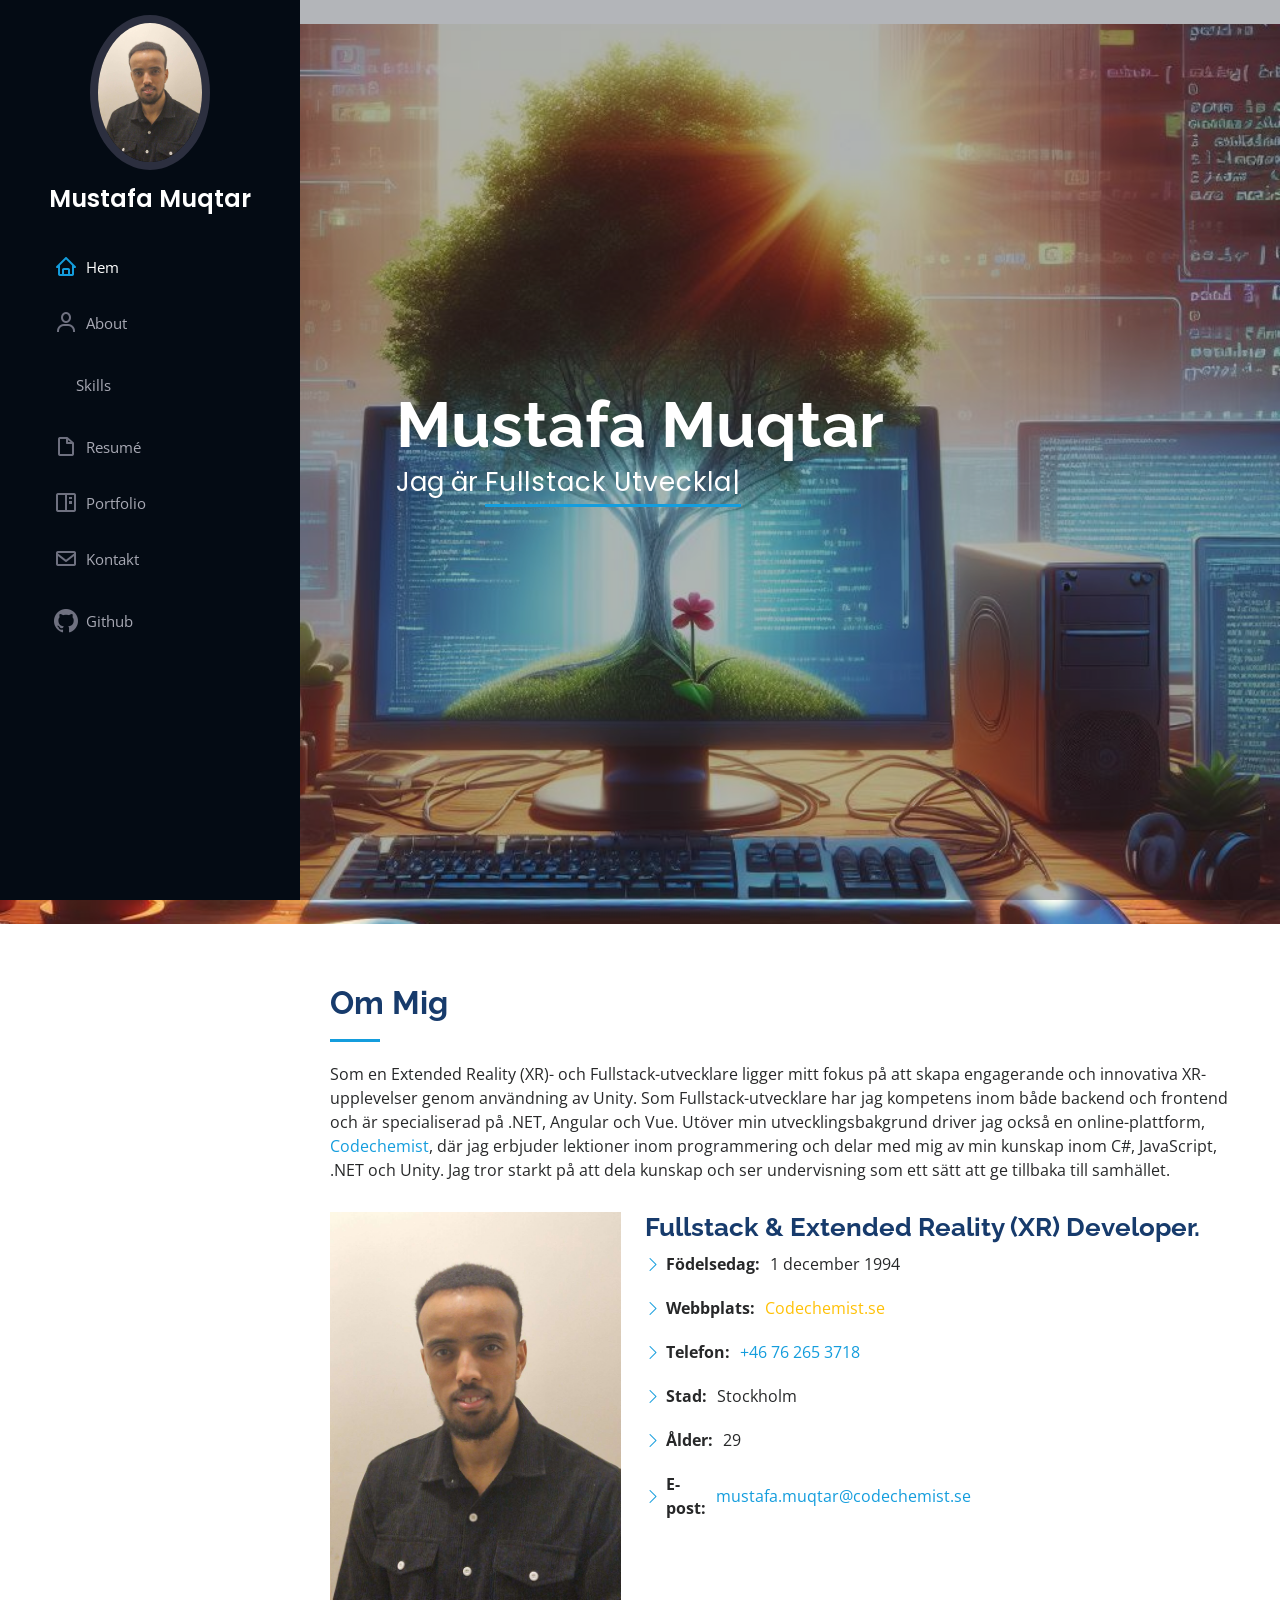
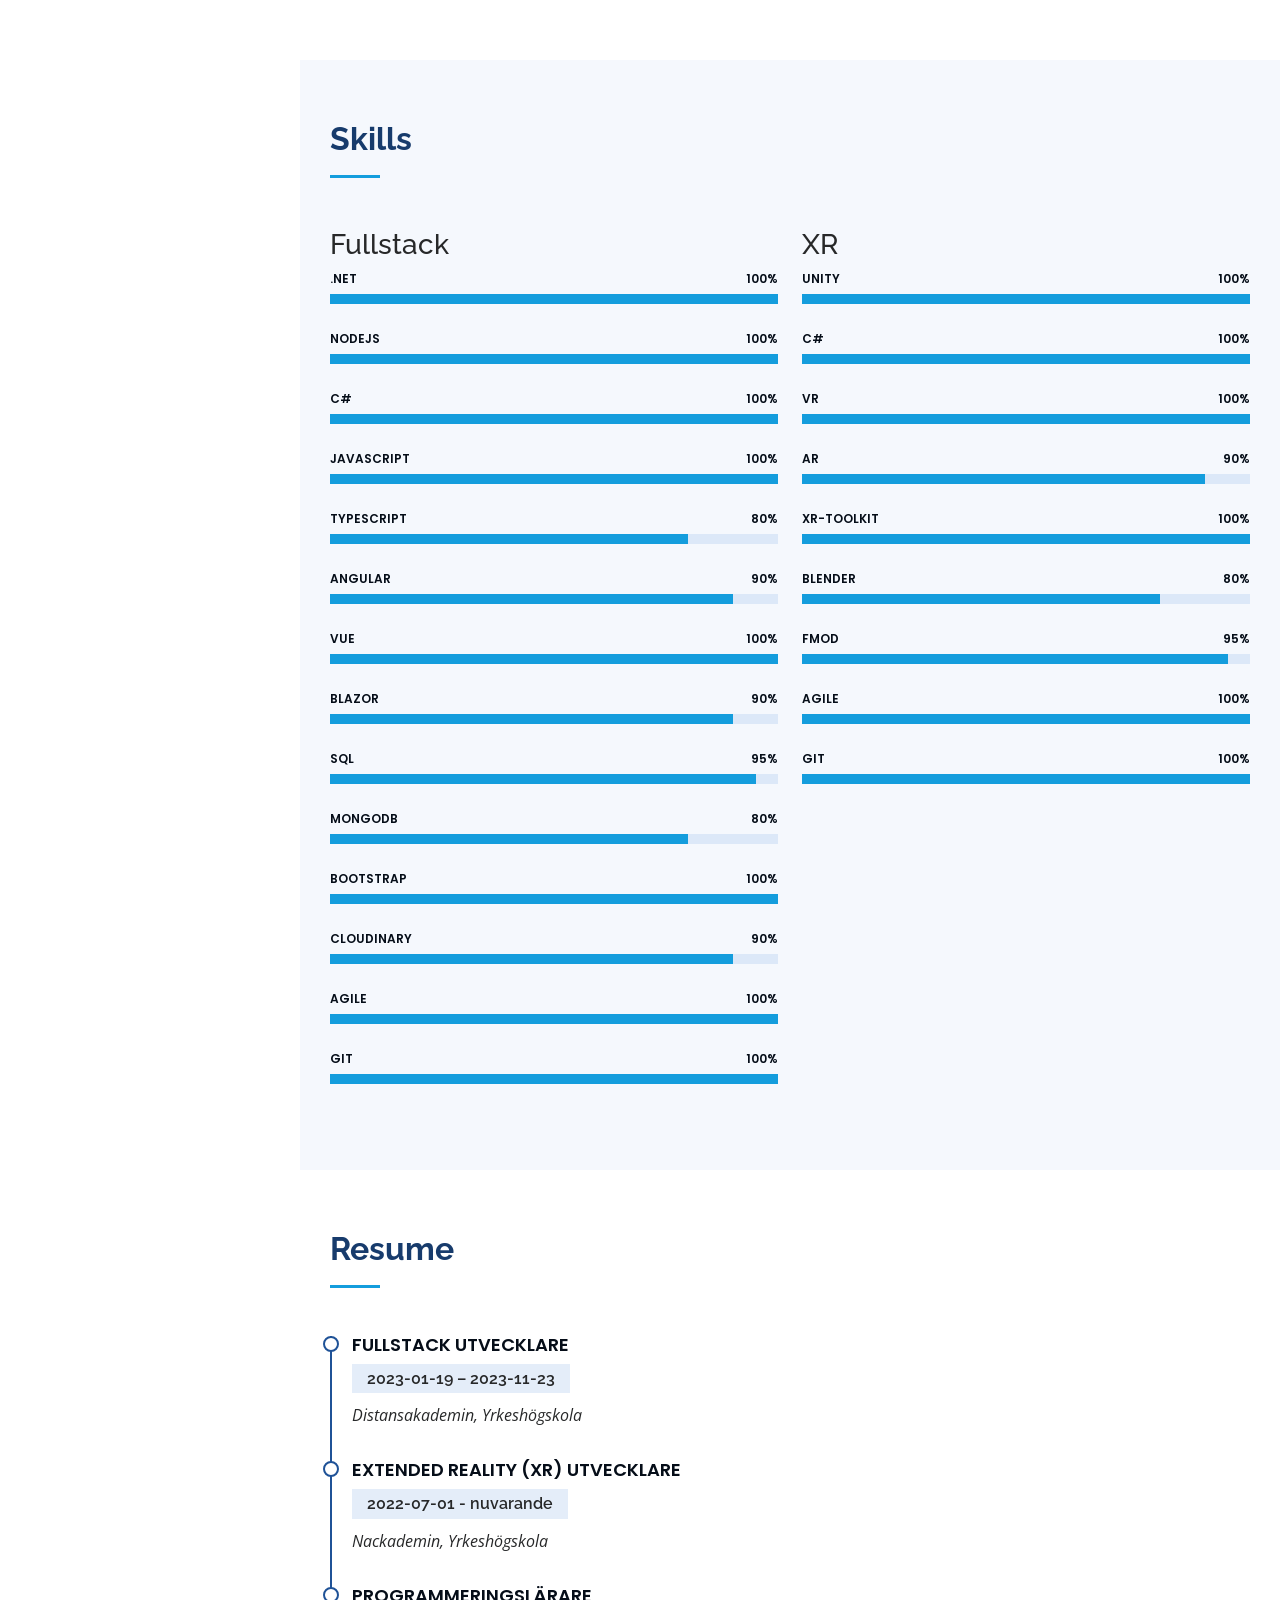
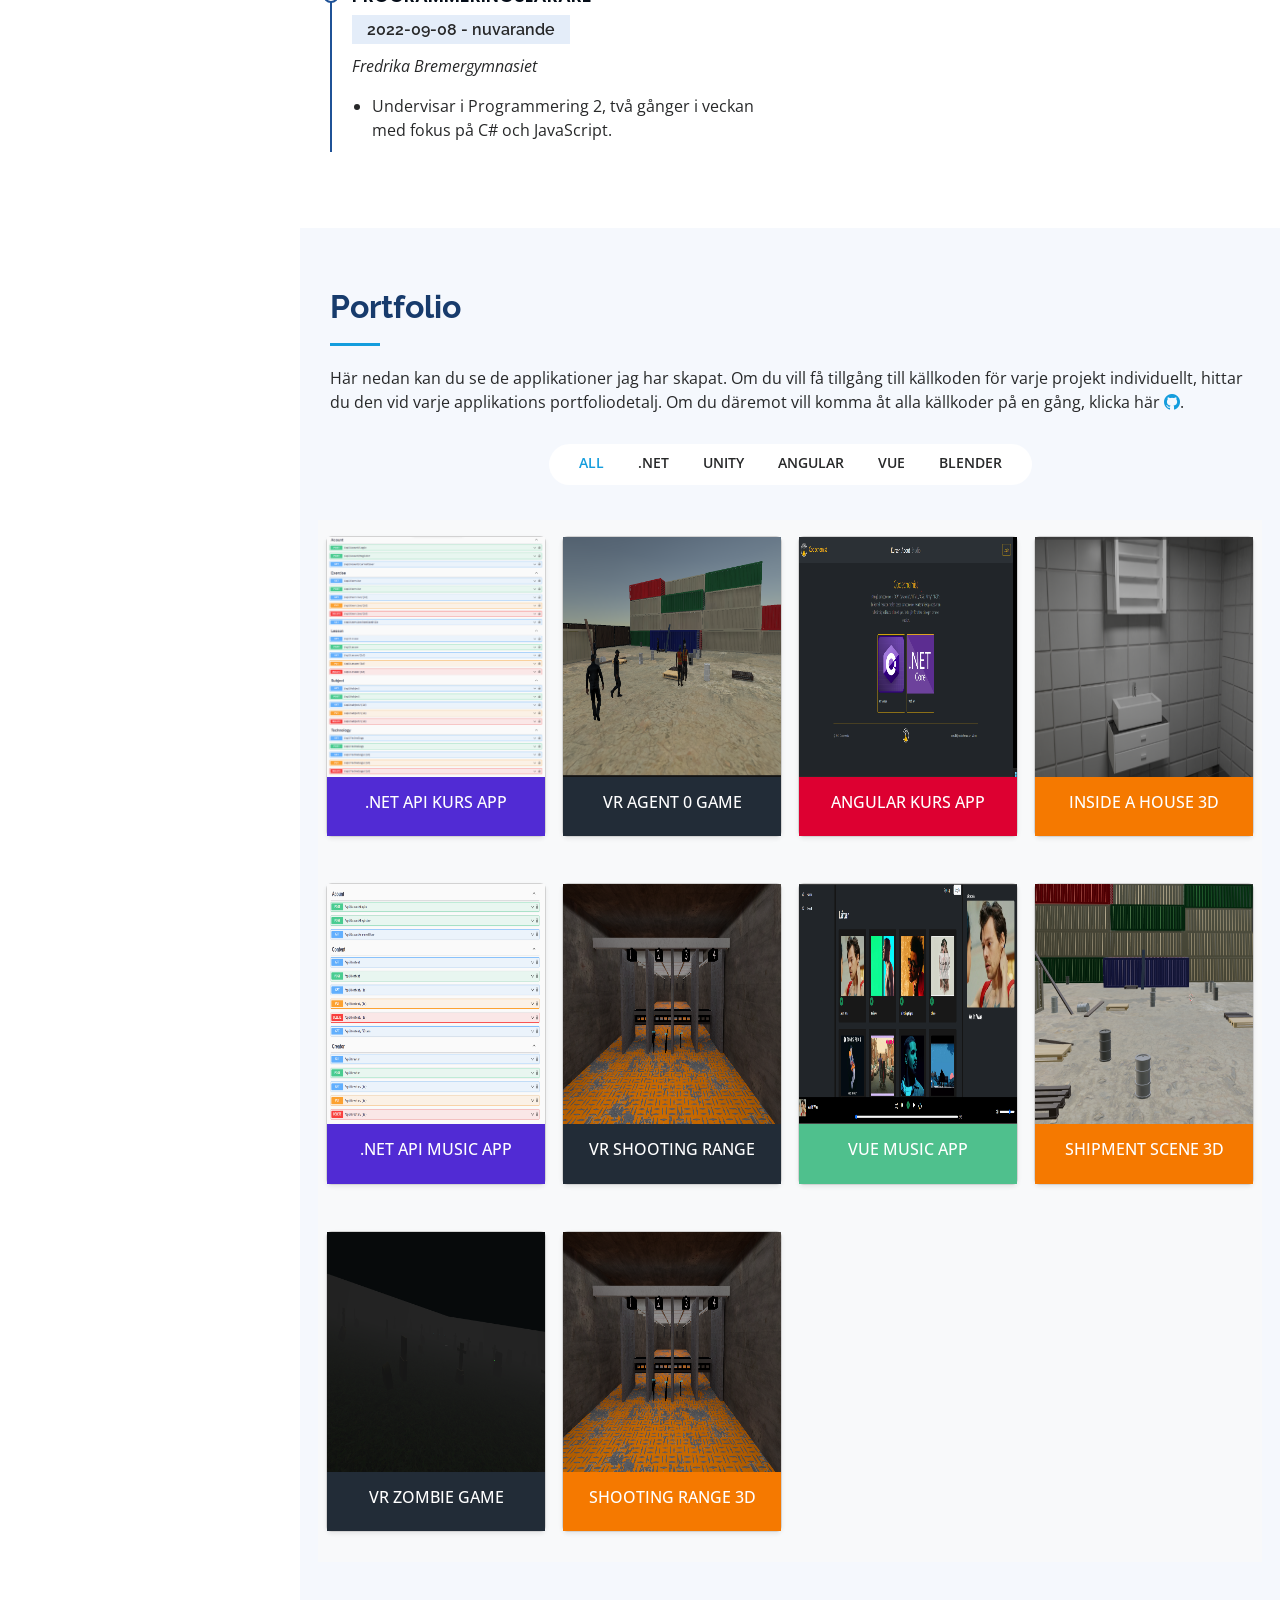
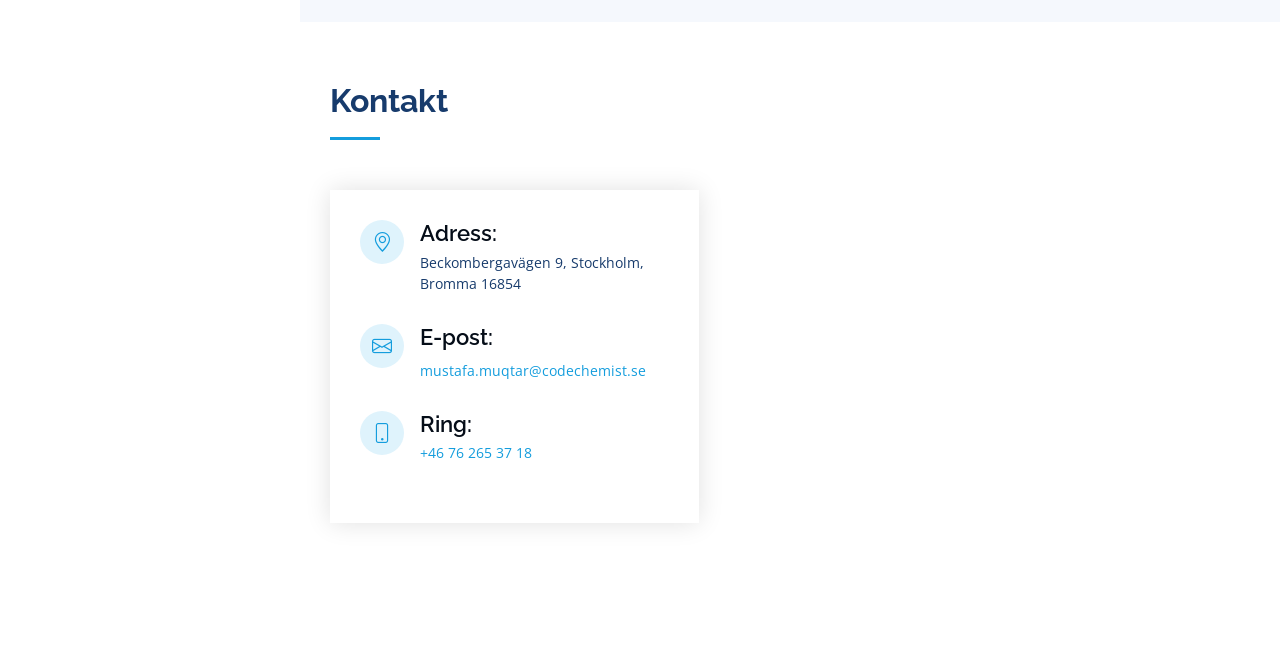
==== index.html @ a9df9f24 "CDN link game videos added" ====
<!DOCTYPE html>
<html lang="en">
>

<head>
  <meta charset="utf-8">
  <meta content="width=device-width, initial-scale=1.0" name="viewport">

  <title>Mustafa Muqtar Portfolio</title>
  <meta content="" name="description">
  <meta content="" name="keywords">


  <link href="assets/img/CodeChemist.png" rel="icon">
  <link href="assets/img/CodeChemist.png" rel="apple-touch-icon">

  <!-- Google Fonts -->
  <link
    href="https://fonts.googleapis.com/css?family=Open+Sans:300,300i,400,400i,600,600i,700,700i|Raleway:300,300i,400,400i,500,500i,600,600i,700,700i|Poppins:300,300i,400,400i,500,500i,600,600i,700,700i"
    rel="stylesheet">

  <!-- Vendor CSS Files -->
  <link href="assets/vendor/aos/aos.css" rel="stylesheet">
  <link href="assets/vendor/bootstrap/css/bootstrap.min.css" rel="stylesheet">
  <link href="assets/vendor/bootstrap-icons/bootstrap-icons.css" rel="stylesheet">
  <link href="assets/vendor/boxicons/css/boxicons.min.css" rel="stylesheet">
  <link href="assets/vendor/glightbox/css/glightbox.min.css" rel="stylesheet">
  <link href="assets/vendor/swiper/swiper-bundle.min.css" rel="stylesheet">
  <link rel="stylesheet" href="angular-course.html">

  <!-- Template Main CSS File -->
  <link href="assets/css/style.css" rel="stylesheet">
  <link href="https://vjs.zencdn.net/8.6.1/video-js.css" rel="stylesheet" />

  <!-- =======================================================
  * Template Name: iPortfolio
  * Updated: Nov 17 2023 with Bootstrap v5.3.2
  * Template URL: https://bootstrapmade.com/iportfolio-bootstrap-portfolio-websites-template/
  * Author: BootstrapMade.com
  * License: https://bootstrapmade.com/license/
  ======================================================== -->
</head>

<body>

  <!-- ======= Mobile nav toggle button ======= -->
  <i class="bi bi-list mobile-nav-toggle d-xl-none"></i>

  <!-- ======= Header ======= -->
  <header id="header">
    <div class="d-flex flex-column">

      <div class="profile">
        <img src="assets/img/profile-img.jpg" alt="" class="img-fluid rounded-circle">
        <h1 class="text-light"><a href="index.html">Mustafa Muqtar</a></h1>
      </div>

      <nav id="navbar" class="nav-menu navbar ms-4">
        <ul>
          <li><a href="#hero" class="nav-link scrollto active"><i class="bx bx-home"></i> <span>Hem</span></a></li>
          <li><a href="#about" class="nav-link scrollto"><i class="bx bx-user"></i> <span>About</span></a></li>
          <li><a href="#skills" class="nav-link scrollto"><i class="bx-code-block"></i> <span>Skills</span></a></li>
          <li><a href="#resume" class="nav-link scrollto"><i class="bx bx-file-blank"></i> <span>Resumé</span></a></li>
          <li><a href="#portfolio" class="nav-link scrollto"><i class="bx bx-book-content"></i>
              <span>Portfolio</span></a></li>
          <li><a href="#contact" class="nav-link scrollto"><i class="bx bx-envelope"></i> <span>Kontakt</span></a></li>
          <li> <a href="https://github.com/MustafaMuqtar?tab=repositories" target="_blank"> <i
                class="bi bi-github"></i>Github</a></li>
        </ul>
      </nav><!-- .nav-menu -->
    </div>
  </header><!-- End Header -->

  <!-- ======= Hero Section ======= -->
  <section id="hero" class="d-flex flex-column justify-content-center align-items-center">
    <div class="hero-container" data-aos="fade-in">
      <h1>Mustafa Muqtar</h1>
      <p>Jag är <span class="typed"
          data-typed-items="Fullstack Utvecklare, Extended Reality (XR) Utvecklare, Kodningspedagog"></span></p>
    </div>
  </section><!-- End Hero -->

  <main id="main">

    <!-- ======= About Section ======= -->
    <section id="about" class="about">
      <div class="container">

        <div class="section-title">
          <h2>Om Mig</h2>
          <p>
            Som en Extended Reality (XR)- och Fullstack-utvecklare ligger mitt fokus på att skapa engagerande och
            innovativa XR-upplevelser genom användning av Unity. Som Fullstack-utvecklare har jag kompetens inom både
            backend och frontend och är specialiserad på .NET, Angular och Vue.

            Utöver min utvecklingsbakgrund driver jag också en online-plattform, <span><a href="http://codechemist.se/"
                target="_blank">Codechemist</a></span>, där jag erbjuder lektioner
            inom programmering och delar med mig av min kunskap inom C#, JavaScript, .NET och Unity. Jag tror starkt på
            att dela kunskap och ser undervisning som ett sätt att ge tillbaka till samhället.</p>

        </div>

        <div class="row">
          <div class="col-lg-4" data-aos="fade-right">
            <img src="assets/img/profile-img.jpg" class="img-fluid" alt="">
          </div>
          <div class="col-lg-8 pt-4 pt-lg-0 content" data-aos="fade-left">
            <h3>Fullstack &amp; Extended Reality (XR) Developer.</h3>
            <div class="row">
              <div class="col-lg-6">
                <ul>
                  <li><i class="bi bi-chevron-right"></i> <strong>Födelsedag:</strong> <span>1 december 1994</span></li>
                  <li><i class="bi bi-chevron-right"></i> <strong>Webbplats:</strong> <span><a class="text-warning"
                        href="http://codechemist.se/" target="_blank">Codechemist.se</a></span></li>
                  <li><i class="bi bi-chevron-right"></i> <strong>Telefon:</strong> <span><a href="tel:+46762653718">+46
                        76 265 3718</a></span></li>
                  <li><i class="bi bi-chevron-right"></i> <strong>Stad:</strong> <span>Stockholm</span></li>
                  <li><i class="bi bi-chevron-right"></i> <strong>Ålder:</strong> <span>29</span></li>
                  <li><i class="bi bi-chevron-right"></i> <strong>E-post:</strong> <span class="text-info"><a
                        href="mailto:mustafamuqtar@codechemist.se">mustafa.muqtar@codechemist.se</a></span></li>
                </ul>
              </div>

            </div>
          </div>
        </div>

      </div>
    </section><!-- End About Section -->


    <!-- ======= Skills Section ======= -->
    <section id="skills" class="skills section-bg">
      <div class="container">

        <div class="section-title">
          <h2>Skills</h2>
        </div>

        <div class="row skills-content">

          <div class="col-lg-6" data-aos="fade-up">
            <h3>Fullstack</h3>
            <div class="progress">
              <span class="skill">.NET <i class="val">100%</i></span>
              <div class="progress-bar-wrap">
                <div class="progress-bar" role="progressbar" aria-valuenow="100" aria-valuemin="0" aria-valuemax="100">
                </div>
              </div>
            </div>
            <div class="progress">
              <span class="skill">Nodejs <i class="val">100%</i></span>
              <div class="progress-bar-wrap">
                <div class="progress-bar" role="progressbar" aria-valuenow="100" aria-valuemin="0" aria-valuemax="100">
                </div>
              </div>
            </div>
            <div class="progress">
              <span class="skill">C# <i class="val">100%</i></span>
              <div class="progress-bar-wrap">
                <div class="progress-bar" role="progressbar" aria-valuenow="100" aria-valuemin="0" aria-valuemax="100">
                </div>
              </div>
            </div>
            <div class="progress">
              <span class="skill">Javascript <i class="val">100%</i></span>
              <div class="progress-bar-wrap">
                <div class="progress-bar" role="progressbar" aria-valuenow="100" aria-valuemin="0" aria-valuemax="100">
                </div>
              </div>
            </div>
            <div class="progress">
              <span class="skill">Typescript <i class="val">80%</i></span>
              <div class="progress-bar-wrap">
                <div class="progress-bar" role="progressbar" aria-valuenow="80" aria-valuemin="0" aria-valuemax="100">
                </div>
              </div>
            </div>

            <div class="progress">
              <span class="skill">Angular <i class="val">90%</i></span>
              <div class="progress-bar-wrap">
                <div class="progress-bar" role="progressbar" aria-valuenow="90" aria-valuemin="0" aria-valuemax="100">
                </div>
              </div>
            </div>

            <div class="progress">
              <span class="skill">VUE <i class="val">100%</i></span>
              <div class="progress-bar-wrap">
                <div class="progress-bar" role="progressbar" aria-valuenow="100" aria-valuemin="0" aria-valuemax="100">
                </div>
              </div>
            </div>
            <div class="progress">
              <span class="skill">Blazor <i class="val">90%</i></span>
              <div class="progress-bar-wrap">
                <div class="progress-bar" role="progressbar" aria-valuenow="90" aria-valuemin="0" aria-valuemax="100">
                </div>
              </div>
            </div>
            <div class="progress">
              <span class="skill">SQL <i class="val">95%</i></span>
              <div class="progress-bar-wrap">
                <div class="progress-bar" role="progressbar" aria-valuenow="95" aria-valuemin="0" aria-valuemax="100">
                </div>
              </div>
            </div>
            <div class="progress">
              <span class="skill">Mongodb <i class="val">80%</i></span>
              <div class="progress-bar-wrap">
                <div class="progress-bar" role="progressbar" aria-valuenow="80" aria-valuemin="0" aria-valuemax="100">
                </div>
              </div>
            </div>
            <div class="progress">
              <span class="skill">Bootstrap <i class="val">100%</i></span>
              <div class="progress-bar-wrap">
                <div class="progress-bar" role="progressbar" aria-valuenow="100" aria-valuemin="0" aria-valuemax="100">
                </div>
              </div>
            </div>
            <div class="progress">
              <span class="skill">Cloudinary <i class="val">90%</i></span>
              <div class="progress-bar-wrap">
                <div class="progress-bar" role="progressbar" aria-valuenow="90" aria-valuemin="0" aria-valuemax="100">
                </div>
              </div>
            </div>
            <div class="progress">
              <span class="skill">Agile <i class="val">100%</i></span>
              <div class="progress-bar-wrap">
                <div class="progress-bar" role="progressbar" aria-valuenow="100" aria-valuemin="0" aria-valuemax="100">
                </div>
              </div>
            </div>
            <div class="progress">
              <span class="skill">Git <i class="val">100%</i></span>
              <div class="progress-bar-wrap">
                <div class="progress-bar" role="progressbar" aria-valuenow="100" aria-valuemin="0" aria-valuemax="100">
                </div>
              </div>
            </div>
          </div>

          <div class="col-lg-6" data-aos="fade-up" data-aos-delay="100">
            <h3>XR</h3>
            <div class="progress">
              <span class="skill">Unity <i class="val">100%</i></span>
              <div class="progress-bar-wrap">
                <div class="progress-bar" role="progressbar" aria-valuenow="100" aria-valuemin="0" aria-valuemax="100">
                </div>
              </div>
            </div>
            <div class="progress">
              <span class="skill">C# <i class="val">100%</i></span>
              <div class="progress-bar-wrap">
                <div class="progress-bar" role="progressbar" aria-valuenow="100" aria-valuemin="0" aria-valuemax="100">
                </div>
              </div>
            </div>
            <div class="progress">
              <span class="skill">VR <i class="val">100%</i></span>
              <div class="progress-bar-wrap">
                <div class="progress-bar" role="progressbar" aria-valuenow="100" aria-valuemin="0" aria-valuemax="100">
                </div>
              </div>
            </div>
            <div class="progress">
              <span class="skill">AR <i class="val">90%</i></span>
              <div class="progress-bar-wrap">
                <div class="progress-bar" role="progressbar" aria-valuenow="90" aria-valuemin="0" aria-valuemax="100">
                </div>
              </div>
            </div>
            <div class="progress">
              <span class="skill">XR-Toolkit <i class="val">100%</i></span>
              <div class="progress-bar-wrap">
                <div class="progress-bar" role="progressbar" aria-valuenow="100" aria-valuemin="0" aria-valuemax="100">
                </div>
              </div>
            </div>

            <div class="progress">
              <span class="skill">Blender <i class="val">80%</i></span>
              <div class="progress-bar-wrap">
                <div class="progress-bar" role="progressbar" aria-valuenow="80" aria-valuemin="0" aria-valuemax="100">
                </div>
              </div>
            </div>
            <div class="progress">
              <span class="skill">FMOD <i class="val">95%</i></span>
              <div class="progress-bar-wrap">
                <div class="progress-bar" role="progressbar" aria-valuenow="95" aria-valuemin="0" aria-valuemax="100">
                </div>
              </div>
            </div>
            <div class="progress">
              <span class="skill">Agile <i class="val">100%</i></span>
              <div class="progress-bar-wrap">
                <div class="progress-bar" role="progressbar" aria-valuenow="100" aria-valuemin="0" aria-valuemax="100">
                </div>
              </div>
            </div>
            <div class="progress">
              <span class="skill">Git <i class="val">100%</i></span>
              <div class="progress-bar-wrap">
                <div class="progress-bar" role="progressbar" aria-valuenow="100" aria-valuemin="0" aria-valuemax="100">
                </div>
              </div>
            </div>
          </div>

        </div>

      </div>
    </section><!-- End Skills Section -->

    <!-- ======= Resume Section ======= -->
    <section id="resume" class="resume">
      <div class="container">

        <div class="section-title">
          <h2>Resume</h2>
        </div>

        <div class="row">

          <div class="col-lg-6" data-aos="fade-up" data-aos-delay="100">
            <div class="resume-item">
              <h4> Fullstack Utvecklare</h4>
              <h5>2023‐01-19 – 2023‐11‐23</h5>
              <p><em>Distansakademin, Yrkeshögskola</em></p>
              <p></p>
            </div>
            <div class="resume-item">
              <h4>Extended Reality (XR) Utvecklare
              </h4>
              <h5>2022-07-01 - nuvarande</h5>
              <p><em>Nackademin, Yrkeshögskola</em></p>
              <p></p>
            </div>
            <div class="resume-item">
              <h4>Programmeringslärare
              </h4>
              <h5>2022-09-08 - nuvarande</h5>
              <p><em>Fredrika Bremergymnasiet</em></p>
              <ul>
                <li>Undervisar i Programmering 2, två gånger i veckan med fokus på C# och JavaScript.</li>

              </ul>
            </div>
          </div>
        </div>

      </div>
    </section><!-- End Resume Section -->

    <!-- ======= Portfolio Section ======= -->
    <section id="portfolio" class="portfolio section-bg">
      <div class="container">

        <div class="section-title">
          <h2>Portfolio</h2>
          <p>Här nedan kan du se de applikationer jag har skapat. Om du vill få tillgång till källkoden för varje
            projekt individuellt,
            hittar du den vid varje applikations portfoliodetalj. Om du däremot vill komma åt alla källkoder på en gång,
            klicka här
            <a href="https://github.com/MustafaMuqtar?tab=repositories" target="_blank"> <i
                class="bi bi-github"></i></a>.
          </p>


        </div>

        <div class="row" data-aos="fade-up">
          <div class="col-lg-12 d-flex justify-content-center">
            <ul id="portfolio-flters">
              <li data-filter="*" class="filter-active">All</li>
              <li data-filter=".filter-net">.NET</li>
              <li data-filter=".filter-unity">Unity</li>
              <li data-filter=".filter-angular">Angular</li>
              <li data-filter=".filter-vue">Vue</li>
              <li data-filter=".filter-blender">Blender</li>

            </ul>
          </div>
        </div>

        <div class="row portfolio-container" data-aos="fade-up" data-aos-delay="100">
          <div class="album py-5 bg-body-tertiary">
            <div class="container">
              <div class="row row-cols-1 row-cols-sm-2 row-cols-md-4 g-3">
                <div class="col  portfolio-item filter-net">
                  <div class="card shadow-sm">
                    <a href="/net-course" target="_blank" title="More Details">
                      <img style="height: 15rem;" src="assets/img/courseApp/courseAPI.png" class="img-fluid" alt="">

                      <div class="card-body bg-dotnet-purple">
                        <p class="h6  text-white text-center align-middle text-uppercase">.NET API kurs app</p>
                    </a>

                  </div>
                </div>
              </div>

              <div class="col  portfolio-item filter-unity">
                <div class="card shadow-sm">
                  <a href="/agent-game" target="_blank" title="More Details">
                    <img style="height: 15rem;" src="assets/img/games/Construction Place.png" class="img-fluid" alt="">

                    <div class="card-body bg-unity-dark-blue ">
                      <p class="h6 text-white text-center align-middle text-uppercase">vr agent 0 game</p>
                    </div>
                  </a>
                </div>
              </div>


              <div class="col  portfolio-item filter-angular">
                <div class="card shadow-sm">
                  <a href="https://codechemist.se/" target="_blank" title="More Details">
                    <img style="height: 15rem;" src="assets/img/courseApp/angular.png" class="img-fluid" alt="">

                    <div class="card-body bg-angular-red">
                      <p class="h6  text-white text-center align-middle text-uppercase">Angular kurs app</p>

                    </div>
                  </a>
                </div>
              </div>

              <div class="col  portfolio-item filter-blender">
                <div class="card shadow-sm">
                  <a href="3d-house" target="_blank" title="More Details">
                    <img style="height: 15rem;" src="assets/img/house3d/Toalett.png" class="img-fluid" alt="">

                    <div class="card-body bg-custom-orange">
                      <p class="h6 text-white text-center align-middle text-uppercase">inside a house 3D</p>

                    </div>
                  </a>
                </div>
              </div>

              <div class="col  portfolio-item filter-net">
                <div class="card shadow-sm">
                  <a href="/net-music" target="_blank" title="More Details">
                    <img style="height: 15rem;" src="assets/img/musicApp/musicAPI.png" class="img-fluid" alt="">

                    <div class="card-body bg-dotnet-purple">
                      <p class="h6  text-white text-center align-middle text-uppercase">.NET API music app</p>

                    </div>
                  </a>
                </div>
              </div>

              <div class="col  portfolio-item filter-unity">
                <div class="card shadow-sm">
                  <a href="/shooting-practise" target="_blank" title="More Details">
                    <img style="height: 15rem;" src="assets/img/games/Target Training Place.png" class="img-fluid"
                      alt="">

                    <div class="card-body bg-unity-dark-blue ">
                      <p class="h6  text-white text-center align-middle text-uppercase">vr Shooting Range</p>

                    </div>
                  </a>
                </div>
              </div>
              <div class="col  portfolio-item filter-vue">
                <div class="card shadow-sm">
                  <a title="More Details">
                    <img style="height: 15rem;" src="assets/img/musicApp/musicApp.png" class="img-fluid" alt="">

                    <div class="card-body bg-vue-green">
                      <p class="h6  text-white text-center align-middle text-uppercase">vue music app</p>

                    </div>
                  </a>
                </div>
              </div>




              <div class="col  portfolio-item filter-blender">
                <div class="card shadow-sm">
                  <a href="/3d-shipment.html" target="_blank" title="More Details">
                    <img style="height: 15rem;" src="assets/img/shipment/1 (4).png" class="img-fluid" alt="">

                    <div class="card-body bg-custom-orange">
                      <p class="h6  text-white text-center align-middle text-uppercase">Shipment scene 3D</p>

                    </div>
                  </a>
                </div>
              </div>

              <div class="col  portfolio-item filter-unity">
                <div class="card shadow-sm">
                  <a href="/zombie-game" target="_blank" title="More Details">
                    <img style="height: 15rem;" src="assets/img/games/Zombie.png" class="img-fluid" alt="">

                    <div class="card-body bg-unity-dark-blue ">
                      <p class="h6  text-white text-center align-middle text-uppercase">vr zombie game</p>

                    </div>
                  </a>
                </div>
              </div>




              <div class="col  portfolio-item filter-blender">
                <div class="card shadow-sm">
                  <a href="/3d-shooting.html" target="_blank" title="More Details">
                    <img style="height: 15rem;" src="assets/img/games/Target Training Place.png" class="img-fluid"
                      alt="">

                    <div class="card-body bg-custom-orange">
                      <p class="h6  text-white text-center align-middle text-uppercase">Shooting Range 3D</p>

                    </div>
                  </a>
                </div>
              </div>


            </div>
          </div>
        </div>
      </div>
      </div>
      </div>
    </section><!-- End Portfolio Section -->

    <!-- ======= Contact Section ======= -->
    <section id="contact" class="contact">
      <div class="container">

        <div class="section-title">
          <h2>Kontakt</h2>
        </div>

        <div class="row" data-aos="fade-in">

          <div class="col-lg-5 d-flex align-items-stretch">
            <div class="info">
              <div class="address">
                <i class="bi bi-geo-alt"></i>
                <h4>Adress:</h4>
                <p>Beckombergavägen 9, Stockholm, Bromma 16854</p>
              </div>

              <div class="email">
                <i class="bi bi-envelope"></i>
                <h4>E-post:</h4>
                <p><a href="mailto:mustafa@codechemist.se">mustafa.muqtar@codechemist.se</a></p>
              </div>

              <div class="phone">
                <i class="bi bi-phone"></i>
                <h4>Ring:</h4>
                <p><a href="tel:+46762653718">+46 76 265 37 18</a></p>
              </div>
            </div>
          </div>




        </div>

      </div>
    </section><!-- End Contact Section -->

  </main><!-- End #main -->



  <a href="#" class="back-to-top d-flex align-items-center justify-content-center"><i
      class="bi bi-arrow-up-short"></i></a>

  <!-- Vendor JS Files -->
  <script src="assets/vendor/purecounter/purecounter_vanilla.js"></script>
  <script src="assets/vendor/aos/aos.js"></script>
  <script src="assets/vendor/bootstrap/js/bootstrap.bundle.min.js"></script>
  <script src="assets/vendor/glightbox/js/glightbox.min.js"></script>
  <script src="assets/vendor/isotope-layout/isotope.pkgd.min.js"></script>
  <script src="assets/vendor/swiper/swiper-bundle.min.js"></script>
  <script src="assets/vendor/typed.js/typed.umd.js"></script>
  <script src="assets/vendor/waypoints/noframework.waypoints.js"></script>
  <script src="assets/vendor/php-email-form/validate.js"></script>
  <script src="https://vjs.zencdn.net/8.6.1/video.min.js"></script>


  <!-- Template Main JS File -->
  <script src="assets/js/main.js"></script>

</body>

</html>
---- assets/css/style.css ----
/**
* Template Name: iPortfolio
* Updated: Nov 17 2023 with Bootstrap v5.3.2
* Template URL: https://bootstrapmade.com/iportfolio-bootstrap-portfolio-websites-template/
* Author: BootstrapMade.com
* License: https://bootstrapmade.com/license/
*/

/*--------------------------------------------------------------
# General
--------------------------------------------------------------*/
body {
  font-family: "Open Sans", sans-serif;
  color: #272829;
}

a {
  color: #149ddd;
  text-decoration: none;
}

a:hover {
  color: #37b3ed;
  text-decoration: none;
}
.bg-custom-orange {
  background-color:#F57900 ; /* Adjust the hex color code as needed */
}
.bg-dotnet-purple {
  background-color: #512BD4;
}
.bg-unity-dark-blue {
  background-color: #222C37;
}
.bg-vue-green {
  background-color: #4FC08D;
}
.video-container {
  position: relative;
  padding-top: 56.25%; /* 16:9 aspect ratio (h/w * 100) */
}

#my-video {
  position: absolute;
  top: 0;
  left: 0;
  width: 100%;
  height: 100%;
}

.text-unity-green {
  color: #19A25D;
}

.bg-angular-red {
  background-color: #DD0031;
}
h1,
h2,
h3,
h4,
h5,
h6 {
  font-family: "Raleway", sans-serif;
}

/*--------------------------------------------------------------
# Back to top button
--------------------------------------------------------------*/
.back-to-top {
  position: fixed;
  visibility: hidden;
  opacity: 0;
  right: 15px;
  bottom: 15px;
  z-index: 996;
  background: #149ddd;
  width: 40px;
  height: 40px;
  border-radius: 50px;
  transition: all 0.4s;
}

.back-to-top i {
  font-size: 28px;
  color: #fff;
  line-height: 0;
}

.back-to-top:hover {
  background: #2eafec;
  color: #fff;
}

.back-to-top.active {
  visibility: visible;
  opacity: 1;
}

/*--------------------------------------------------------------
# Header
--------------------------------------------------------------*/
#header {
  position: fixed;
  top: 0;
  left: 0;
  bottom: 0;
  width: 300px;
  transition: all ease-in-out 0.5s;
  z-index: 9997;
  transition: all 0.5s;
  padding: 0 15px;
  background: #040b14;
  overflow-y: auto;
}

#header .profile img {
  margin: 15px auto;
  display: block;
  width: 120px;
  border: 8px solid #2c2f3f;
}

#header .profile h1 {
  font-size: 24px;
  margin: 0;
  padding: 0;
  font-weight: 600;
  -moz-text-align-last: center;
  text-align-last: center;
  font-family: "Poppins", sans-serif;
}

#header .profile h1 a,
#header .profile h1 a:hover {
  color: #fff;
  text-decoration: none;
}

#header .profile .social-links a {
  font-size: 18px;
  display: inline-block;
  background: #212431;
  color: #fff;
  line-height: 1;
  padding: 8px 0;
  margin-right: 4px;
  border-radius: 50%;
  text-align: center;
  width: 36px;
  height: 36px;
  transition: 0.3s;
}

#header .profile .social-links a:hover {
  background: #149ddd;
  color: #fff;
  text-decoration: none;
}

#main {
  margin-left: 300px;
}

.container,
.container-fluid {
  padding-left: 30px;
  padding-right: 30px;
}

@media (max-width: 1199px) {
  #header {
    left: -300px;
  }

  #main {
    margin-left: 0;
  }

  .container,
  .container-fluid {
    padding-left: 12px;
    padding-right: 12px;
  }
}

/*--------------------------------------------------------------
# Navigation Menu
--------------------------------------------------------------*/
/* Desktop Navigation */
.nav-menu {
  padding: 30px 0 0 0;
}

.nav-menu * {
  margin: 0;
  padding: 0;
  list-style: none;
}

.nav-menu>ul>li {
  position: relative;
  white-space: nowrap;
}

.nav-menu a,
.nav-menu a:focus {
  display: flex;
  align-items: center;
  color: #a8a9b4;
  padding: 12px 15px;
  margin-bottom: 8px;
  transition: 0.3s;
  font-size: 15px;
}

.nav-menu a i,
.nav-menu a:focus i {
  font-size: 24px;
  padding-right: 8px;
  color: #6f7180;
}

.nav-menu a:hover,
.nav-menu .active,
.nav-menu .active:focus,
.nav-menu li:hover>a {
  text-decoration: none;
  color: #fff;
}

.nav-menu a:hover i,
.nav-menu .active i,
.nav-menu .active:focus i,
.nav-menu li:hover>a i {
  color: #149ddd;
}

/* Mobile Navigation */
.mobile-nav-toggle {
  position: fixed;
  right: 15px;
  top: 15px;
  z-index: 9998;
  border: 0;
  font-size: 24px;
  transition: all 0.4s;
  outline: none !important;
  background-color: #149ddd;
  color: #fff;
  width: 40px;
  height: 40px;
  display: inline-flex;
  align-items: center;
  justify-content: center;
  line-height: 0;
  border-radius: 50px;
  cursor: pointer;
}

.mobile-nav-active {
  overflow: hidden;
}

.mobile-nav-active #header {
  left: 0;
}

/*--------------------------------------------------------------
# Hero Section
--------------------------------------------------------------*/
#hero {
  width: 100%;
  height: 100vh;
  background: url("../img/hero-bg.jpg") top center;
  background-size: cover;
  background-repeat: no-repeat;
  background-position: center center;
}


#hero:before {
  content: "";
  background: rgba(5, 13, 24, 0.3);
  position: absolute;
  bottom: 0;
  top: 0;
  left: 0;
  right: 0;
  z-index: 1;
}

#hero .hero-container {
  position: relative;
  z-index: 2;
  min-width: 300px;
}

#hero h1 {
  margin: 0 0 10px 0;
  font-size: 64px;
  font-weight: 700;
  line-height: 56px;
  color: #fff;
}

#hero p {
  color: #fff;
  margin-bottom: 50px;
  font-size: 26px;
  font-family: "Poppins", sans-serif;
}

#hero p span {
  color: #fff;
  padding-bottom: 4px;
  letter-spacing: 1px;
  border-bottom: 3px solid #149ddd;
}

@media (min-width: 1024px) {
  #hero {
    background-attachment: fixed;
  }
}

@media (max-width: 768px) {
  #hero h1 {
    font-size: 28px;
    line-height: 36px;
  }

  #hero h2 {
    font-size: 18px;
    line-height: 24px;
    margin-bottom: 30px;
  }
}

/*--------------------------------------------------------------
# Sections General
--------------------------------------------------------------*/
section {
  padding: 60px 0;
  overflow: hidden;
}

.section-bg {
  background: #f5f8fd;
}

.section-title {
  padding-bottom: 30px;
}

.section-title h2 {
  font-size: 32px;
  font-weight: bold;
  margin-bottom: 20px;
  padding-bottom: 20px;
  position: relative;
  color: #173b6c;
}

.section-title h2::after {
  content: "";
  position: absolute;
  display: block;
  width: 50px;
  height: 3px;
  background: #149ddd;
  bottom: 0;
  left: 0;
}

.section-title p {
  margin-bottom: 0;
}

/*--------------------------------------------------------------
# About
--------------------------------------------------------------*/
.about .content h3 {
  font-weight: 700;
  font-size: 26px;
  color: #173b6c;
}

.about .content ul {
  list-style: none;
  padding: 0;
}

.about .content ul li {
  margin-bottom: 20px;
  display: flex;
  align-items: center;
}

.about .content ul strong {
  margin-right: 10px;
}

.about .content ul i {
  font-size: 16px;
  margin-right: 5px;
  color: #149ddd;
  line-height: 0;
}

.about .content p:last-child {
  margin-bottom: 0;
}

/*--------------------------------------------------------------
# Facts
--------------------------------------------------------------*/
.facts {
  padding-bottom: 30px;
}

.facts .count-box {
  padding: 30px;
  width: 100%;
}

.facts .count-box i {
  display: block;
  font-size: 44px;
  color: #149ddd;
  float: left;
  line-height: 0;
}

.facts .count-box span {
  font-size: 48px;
  line-height: 40px;
  display: block;
  font-weight: 700;
  color: #050d18;
  margin-left: 60px;
}

.facts .count-box p {
  padding: 15px 0 0 0;
  margin: 0 0 0 60px;
  font-family: "Raleway", sans-serif;
  font-size: 14px;
  color: #122f57;
}

.facts .count-box a {
  font-weight: 600;
  display: block;
  margin-top: 20px;
  color: #122f57;
  font-size: 15px;
  font-family: "Poppins", sans-serif;
  transition: ease-in-out 0.3s;
}

.facts .count-box a:hover {
  color: #1f5297;
}

/*--------------------------------------------------------------
# Akills
--------------------------------------------------------------*/
.skills .progress {
  height: 60px;
  display: block;
  background: none;
  border-radius: 0;
}

.skills .progress .skill {
  padding: 0;
  margin: 0 0 6px 0;
  text-transform: uppercase;
  display: block;
  font-weight: 600;
  font-family: "Poppins", sans-serif;
  color: #050d18;
}

.skills .progress .skill .val {
  float: right;
  font-style: normal;
}

.skills .progress-bar-wrap {
  background: #dce8f8;
  height: 10px;
}

.skills .progress-bar {
  width: 1px;
  height: 10px;
  transition: 0.9s;
  background-color: #149ddd;
}

/*--------------------------------------------------------------
# Resume
--------------------------------------------------------------*/
.resume .resume-title {
  font-size: 26px;
  font-weight: 700;
  margin-top: 20px;
  margin-bottom: 20px;
  color: #050d18;
}

.resume .resume-item {
  padding: 0 0 20px 20px;
  margin-top: -2px;
  border-left: 2px solid #1f5297;
  position: relative;
}

.resume .resume-item h4 {
  line-height: 18px;
  font-size: 18px;
  font-weight: 600;
  text-transform: uppercase;
  font-family: "Poppins", sans-serif;
  color: #050d18;
  margin-bottom: 10px;
}

.resume .resume-item h5 {
  font-size: 16px;
  background: #e4edf9;
  padding: 5px 15px;
  display: inline-block;
  font-weight: 600;
  margin-bottom: 10px;
}

.resume .resume-item ul {
  padding-left: 20px;
}

.resume .resume-item ul li {
  padding-bottom: 10px;
}

.resume .resume-item:last-child {
  padding-bottom: 0;
}

.resume .resume-item::before {
  content: "";
  position: absolute;
  width: 16px;
  height: 16px;
  border-radius: 50px;
  left: -9px;
  top: 0;
  background: #fff;
  border: 2px solid #1f5297;
}

/*--------------------------------------------------------------
# Portfolio
--------------------------------------------------------------*/
.portfolio .portfolio-item {
  margin-bottom: 30px;
}

.portfolio #portfolio-flters {
  padding: 0;
  margin: 0 auto 35px auto;
  list-style: none;
  text-align: center;
  background: #fff;
  border-radius: 50px;
  padding: 2px 15px;
}

.portfolio #portfolio-flters li {
  cursor: pointer;
  display: inline-block;
  padding: 10px 15px 8px 15px;
  font-size: 14px;
  font-weight: 600;
  line-height: 1;
  text-transform: uppercase;
  color: #272829;
  margin-bottom: 5px;
  transition: all 0.3s ease-in-out;
}

.portfolio #portfolio-flters li:hover,
.portfolio #portfolio-flters li.filter-active {
  color: #149ddd;
}

.portfolio #portfolio-flters li:last-child {
  margin-right: 0;
}

.portfolio .portfolio-wrap {
  transition: 0.3s;
  position: relative;
  overflow: hidden;
  z-index: 1;
}

.portfolio .portfolio-wrap::before {
  content: "";
  background: rgba(255, 255, 255, 0.5);
  position: absolute;
  left: 0;
  right: 0;
  top: 0;
  bottom: 0;
  transition: all ease-in-out 0.3s;
  z-index: 2;
  opacity: 0;
}

.portfolio .portfolio-wrap .portfolio-links {
  opacity: 1;
  left: 0;
  right: 0;
  bottom: -60px;
  z-index: 3;
  position: absolute;
  transition: all ease-in-out 0.3s;
  display: flex;
  justify-content: center;
}

.portfolio .portfolio-wrap .portfolio-links a {
  color: #fff;
  font-size: 28px;
  text-align: center;
  background: rgba(20, 157, 221, 0.75);
  transition: 0.3s;
  width: 50%;
}

.portfolio .portfolio-wrap .portfolio-links a:hover {
  background: rgba(20, 157, 221, 0.95);
}

.portfolio .portfolio-wrap .portfolio-links a+a {
  border-left: 1px solid #37b3ed;
}

.portfolio .portfolio-wrap:hover::before {
  top: 0;
  left: 0;
  right: 0;
  bottom: 0;
  opacity: 1;
}

.portfolio .portfolio-wrap:hover .portfolio-links {
  opacity: 1;
  bottom: 0;
}

/*--------------------------------------------------------------
# Portfolio Details
--------------------------------------------------------------*/
.portfolio-details {
  padding-top: 40px;
}

.portfolio-details .portfolio-details-slider img {
  width: 100%;
}

.portfolio-details .portfolio-details-slider .swiper-pagination {
  margin-top: 20px;
  position: relative;
}

.portfolio-details .portfolio-details-slider .swiper-pagination .swiper-pagination-bullet {
  width: 12px;
  height: 12px;
  background-color: #fff;
  opacity: 1;
  border: 1px solid #149ddd;
}

.portfolio-details .portfolio-details-slider .swiper-pagination .swiper-pagination-bullet-active {
  background-color: #149ddd;
}

.portfolio-details .portfolio-info {
  padding: 30px;
  box-shadow: 0px 0 30px rgba(5, 13, 24, 0.08);
}

.portfolio-details .portfolio-info h3 {
  font-size: 22px;
  font-weight: 700;
  margin-bottom: 20px;
  padding-bottom: 20px;
  border-bottom: 1px solid #eee;
}

.portfolio-details .portfolio-info ul {
  list-style: none;
  padding: 0;
  font-size: 15px;
}

.portfolio-details .portfolio-info ul li+li {
  margin-top: 10px;
}

.portfolio-details .portfolio-description {
  padding-top: 30px;
}

.portfolio-details .portfolio-description h2 {
  font-size: 26px;
  font-weight: 700;
  margin-bottom: 20px;
}

.portfolio-details .portfolio-description p {
  padding: 0;
}

/*--------------------------------------------------------------
# Services
--------------------------------------------------------------*/
.services .icon-box {
  margin-bottom: 20px;
}

.services .icon {
  float: left;
  display: flex;
  align-items: center;
  justify-content: center;
  width: 54px;
  height: 54px;
  background: #149ddd;
  border-radius: 50%;
  transition: 0.5s;
  border: 1px solid #149ddd;
}

.services .icon i {
  color: #fff;
  font-size: 24px;
  line-height: 0;
}

.services .icon-box:hover .icon {
  background: #fff;
}

.services .icon-box:hover .icon i {
  color: #149ddd;
}

.services .title {
  margin-left: 80px;
  font-weight: 700;
  margin-bottom: 15px;
  font-size: 18px;
}

.services .title a {
  color: #343a40;
}

.services .title a:hover {
  color: #149ddd;
}

.services .description {
  margin-left: 80px;
  line-height: 24px;
  font-size: 14px;
}

/*--------------------------------------------------------------
# Testimonials
--------------------------------------------------------------*/
.testimonials .testimonials-carousel,
.testimonials .testimonials-slider {
  overflow: hidden;
}

.testimonials .testimonial-item {
  box-sizing: content-box;
  text-align: center;
  min-height: 320px;
}

.testimonials .testimonial-item .testimonial-img {
  width: 90px;
  border-radius: 50%;
  margin: 0 auto;
}

.testimonials .testimonial-item h3 {
  font-size: 18px;
  font-weight: bold;
  margin: 10px 0 5px 0;
  color: #111;
}

.testimonials .testimonial-item h4 {
  font-size: 14px;
  color: #999;
  margin: 0;
}

.testimonials .testimonial-item .quote-icon-left,
.testimonials .testimonial-item .quote-icon-right {
  color: #c3e8fa;
  font-size: 26px;
}

.testimonials .testimonial-item .quote-icon-left {
  display: inline-block;
  left: -5px;
  position: relative;
}

.testimonials .testimonial-item .quote-icon-right {
  display: inline-block;
  right: -5px;
  position: relative;
  top: 10px;
}

.testimonials .testimonial-item p {
  font-style: italic;
  margin: 0 15px 15px 15px;
  padding: 20px;
  background: #fff;
  position: relative;
  margin-bottom: 35px;
  border-radius: 6px;
  box-shadow: 0px 2px 15px rgba(0, 0, 0, 0.1);
}

.testimonials .testimonial-item p::after {
  content: "";
  width: 0;
  height: 0;
  border-top: 20px solid #fff;
  border-right: 20px solid transparent;
  border-left: 20px solid transparent;
  position: absolute;
  bottom: -20px;
  left: calc(50% - 20px);
}

.testimonials .swiper-pagination {
  margin-top: 20px;
  position: relative;
}

.testimonials .swiper-pagination .swiper-pagination-bullet {
  width: 12px;
  height: 12px;
  background-color: #fff;
  opacity: 1;
  border: 1px solid #149ddd;
}

.testimonials .swiper-pagination .swiper-pagination-bullet-active {
  background-color: #149ddd;
}

/*--------------------------------------------------------------
# Contact
--------------------------------------------------------------*/
.contact {
  padding-bottom: 130px;
}

.contact .info {
  padding: 30px;
  background: #fff;
  width: 100%;
  box-shadow: 0 0 24px 0 rgba(0, 0, 0, 0.12);
}

.contact .info i {
  font-size: 20px;
  color: #149ddd;
  float: left;
  width: 44px;
  height: 44px;
  background: #dff3fc;
  display: flex;
  justify-content: center;
  align-items: center;
  border-radius: 50px;
  transition: all 0.3s ease-in-out;
}

.contact .info h4 {
  padding: 0 0 0 60px;
  font-size: 22px;
  font-weight: 600;
  margin-bottom: 5px;
  color: #050d18;
}

.contact .info p {
  padding: 0 0 10px 60px;
  margin-bottom: 20px;
  font-size: 14px;
  color: #173b6c;
}

.contact .info .email p {
  padding-top: 5px;
}

.contact .info .social-links {
  padding-left: 60px;
}

.contact .info .social-links a {
  font-size: 18px;
  display: inline-block;
  background: #333;
  color: #fff;
  line-height: 1;
  padding: 8px 0;
  border-radius: 50%;
  text-align: center;
  width: 36px;
  height: 36px;
  transition: 0.3s;
  margin-right: 10px;
}

.contact .info .social-links a:hover {
  background: #149ddd;
  color: #fff;
}

.contact .info .email:hover i,
.contact .info .address:hover i,
.contact .info .phone:hover i {
  background: #149ddd;
  color: #fff;
}

.contact .php-email-form {
  width: 100%;
  padding: 30px;
  background: #fff;
  box-shadow: 0 0 24px 0 rgba(0, 0, 0, 0.12);
}

.contact .php-email-form .form-group {
  padding-bottom: 8px;
}

.contact .php-email-form .validate {
  display: none;
  color: red;
  margin: 0 0 15px 0;
  font-weight: 400;
  font-size: 13px;
}

.contact .php-email-form .error-message {
  display: none;
  color: #fff;
  background: #ed3c0d;
  text-align: left;
  padding: 15px;
  font-weight: 600;
}

.contact .php-email-form .error-message br+br {
  margin-top: 25px;
}

.contact .php-email-form .sent-message {
  display: none;
  color: #fff;
  background: #18d26e;
  text-align: center;
  padding: 15px;
  font-weight: 600;
}

.contact .php-email-form .loading {
  display: none;
  background: #fff;
  text-align: center;
  padding: 15px;
}

.contact .php-email-form .loading:before {
  content: "";
  display: inline-block;
  border-radius: 50%;
  width: 24px;
  height: 24px;
  margin: 0 10px -6px 0;
  border: 3px solid #18d26e;
  border-top-color: #eee;
  animation: animate-loading 1s linear infinite;
}

.contact .php-email-form .form-group {
  margin-bottom: 15px;
}

.contact .php-email-form label {
  padding-bottom: 8px;
}

.contact .php-email-form input,
.contact .php-email-form textarea {
  border-radius: 0;
  box-shadow: none;
  font-size: 14px;
}

.contact .php-email-form input {
  height: 44px;
}

.contact .php-email-form textarea {
  padding: 10px 15px;
}

.contact .php-email-form button[type=submit] {
  background: #149ddd;
  border: 0;
  padding: 10px 24px;
  color: #fff;
  transition: 0.4s;
  border-radius: 4px;
}

.contact .php-email-form button[type=submit]:hover {
  background: #37b3ed;
}

@keyframes animate-loading {
  0% {
    transform: rotate(0deg);
  }

  100% {
    transform: rotate(360deg);
  }
}

/*--------------------------------------------------------------
# Breadcrumbs
--------------------------------------------------------------*/
.breadcrumbs {
  padding: 20px 0;
  background: #f9f9f9;
}

.breadcrumbs h2 {
  font-size: 26px;
  font-weight: 300;
}

.breadcrumbs ol {
  display: flex;
  flex-wrap: wrap;
  list-style: none;
  padding: 0;
  margin: 0;
  font-size: 15px;
}

.breadcrumbs ol li+li {
  padding-left: 10px;
}

.breadcrumbs ol li+li::before {
  display: inline-block;
  padding-right: 10px;
  color: #0e2442;
  content: "/";
}

@media (max-width: 768px) {
  .breadcrumbs .d-flex {
    display: block !important;
  }

  .breadcrumbs ol {
    display: block;
  }

  .breadcrumbs ol li {
    display: inline-block;
  }
}

/*--------------------------------------------------------------
# Footer
--------------------------------------------------------------*/
#footer {
  padding: 15px;
  color: #f4f6fd;
  font-size: 14px;
  position: fixed;
  left: 0;
  bottom: 0;
  width: 300px;
  z-index: 9999;
  background: #040b14;
}

#footer .copyright {
  text-align: center;
}

#footer .credits {
  padding-top: 5px;
  text-align: center;
  font-size: 13px;
  color: #eaebf0;
}

@media (max-width: 1199px) {
  #footer {
    position: static;
    width: auto;
    padding-right: 20px 15px;
  }
}
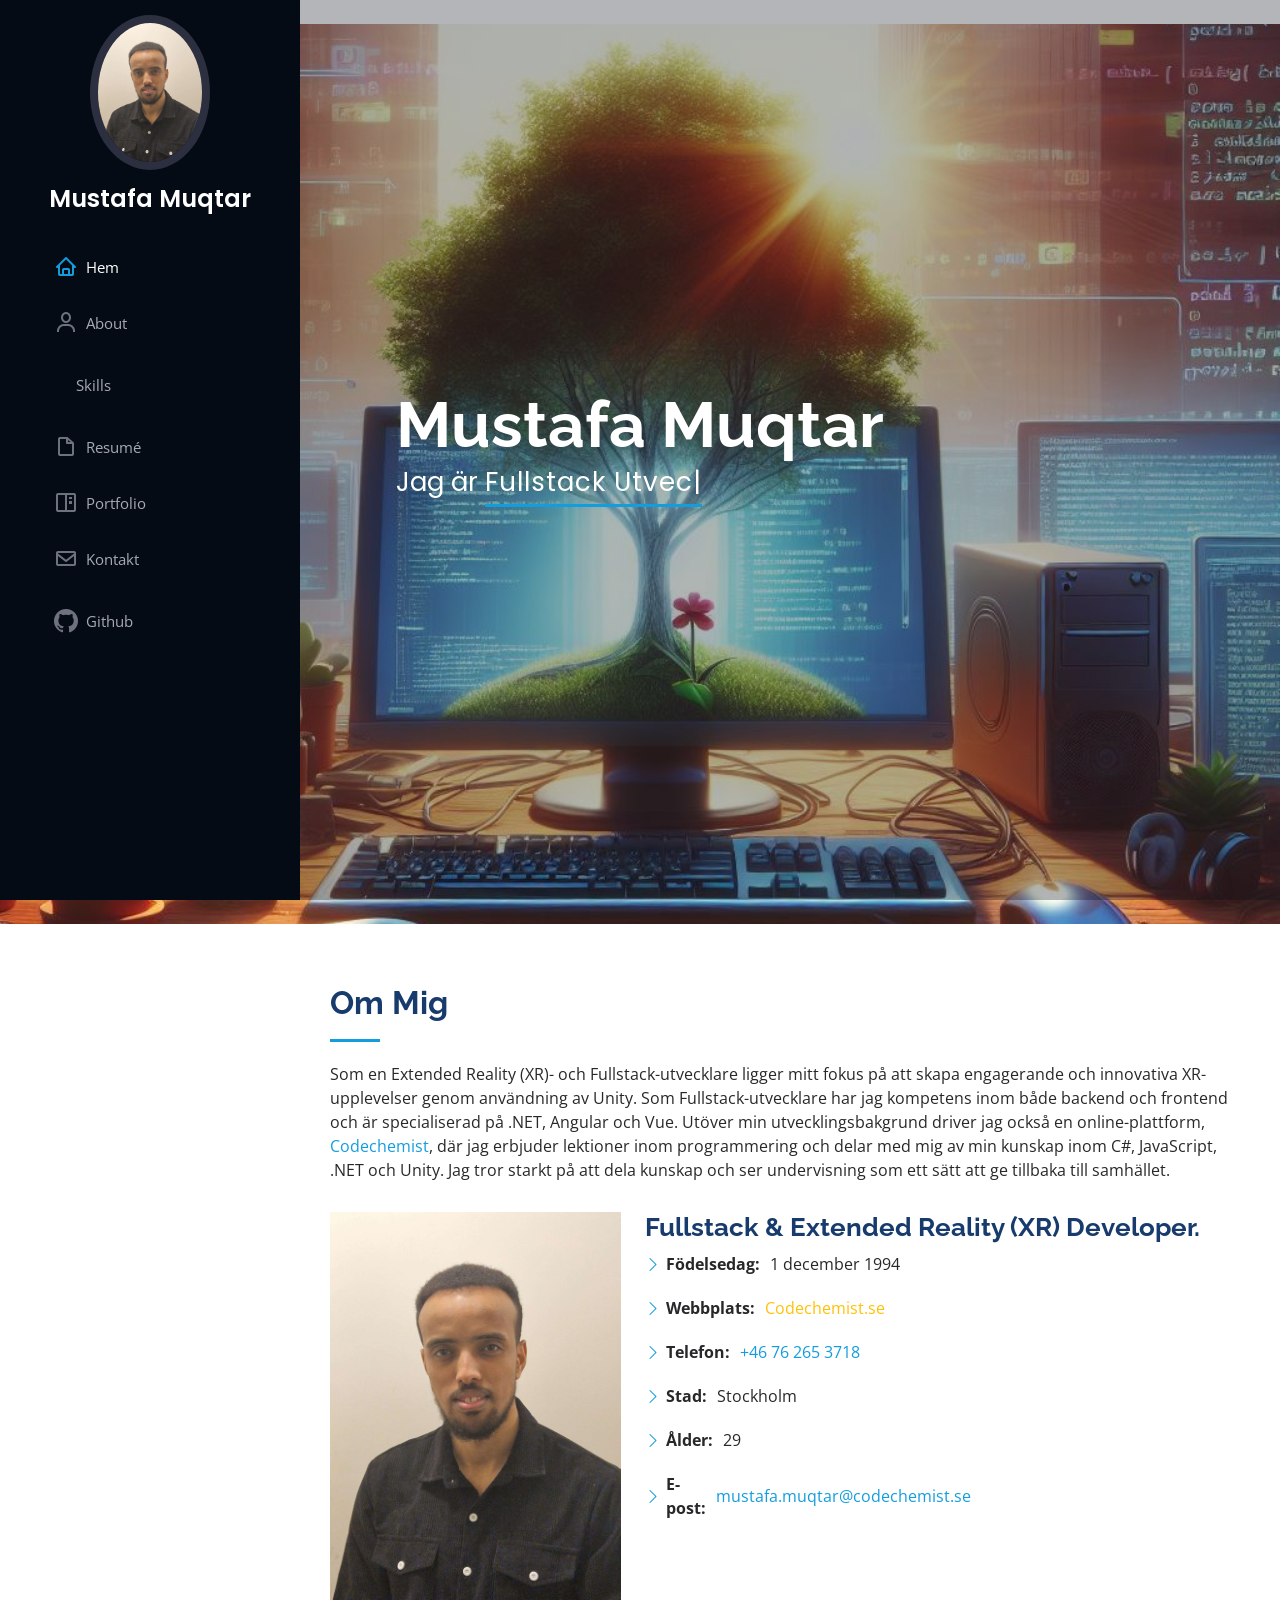
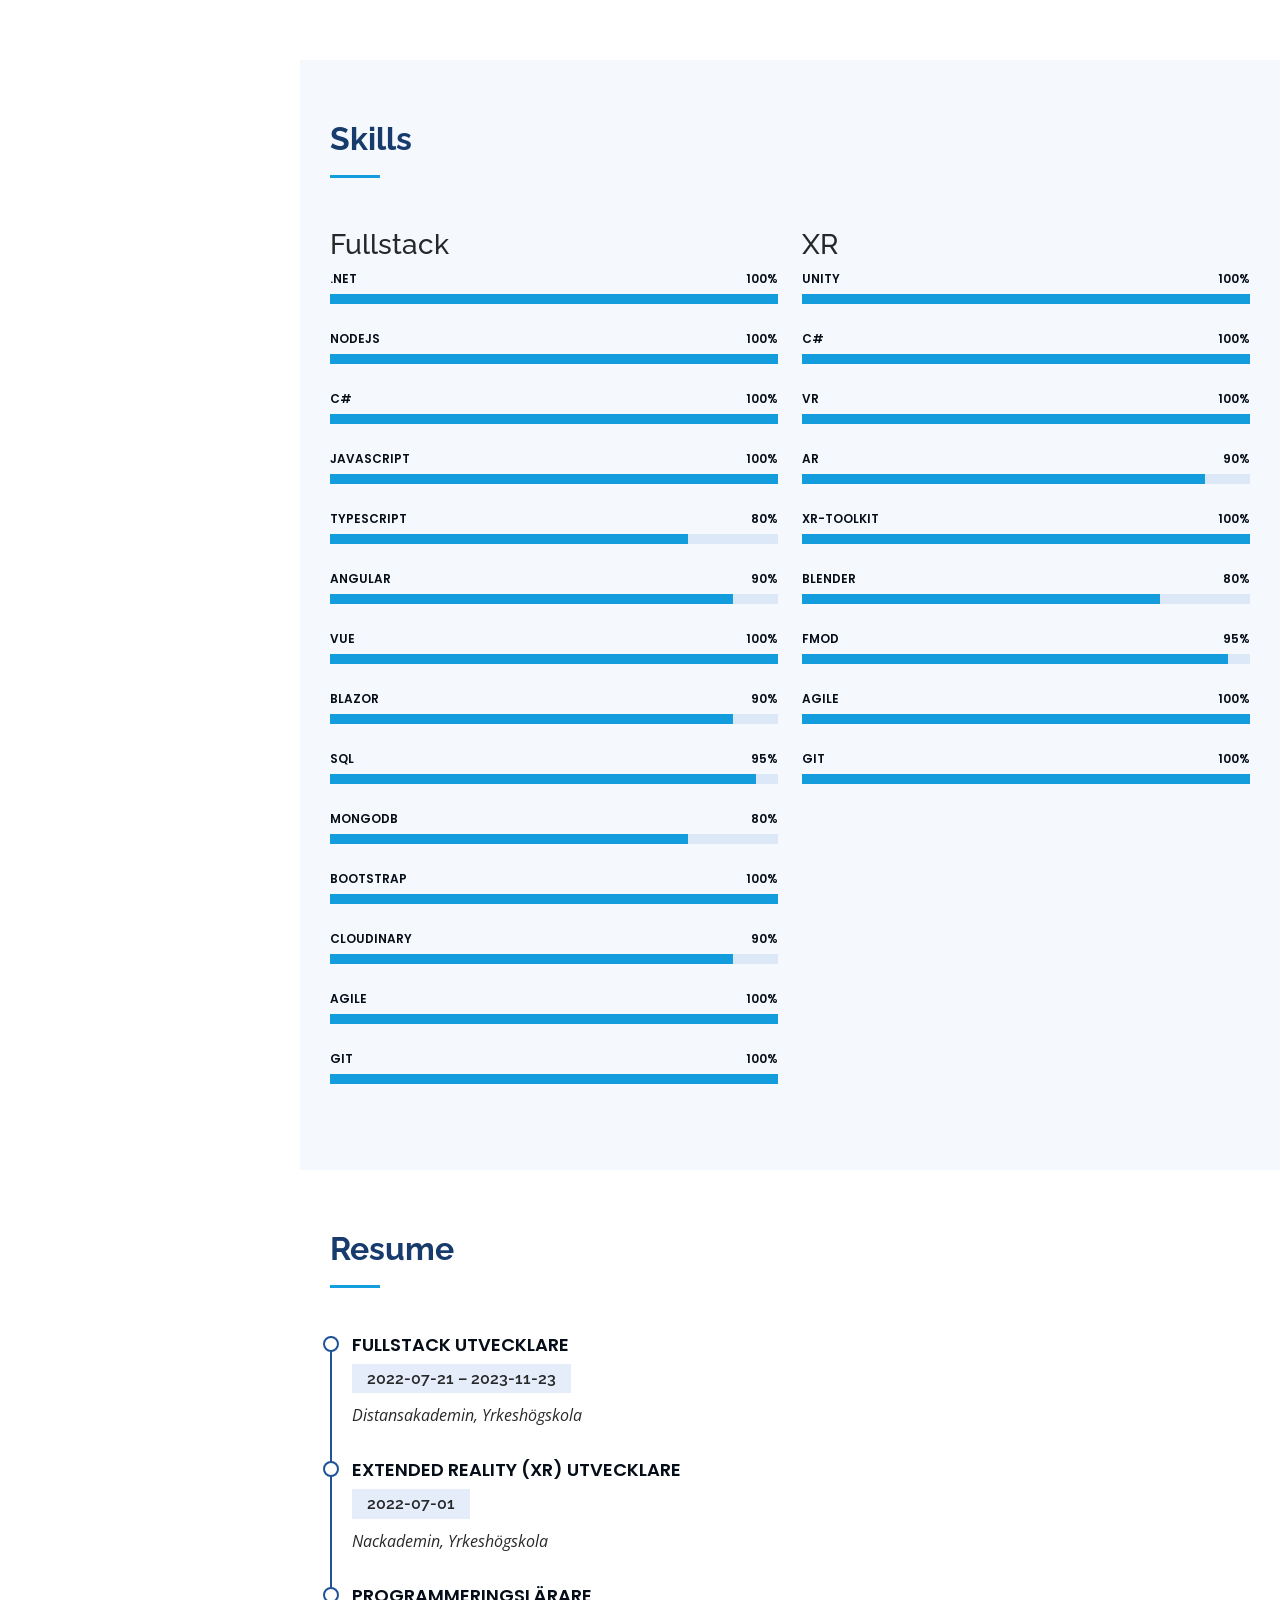
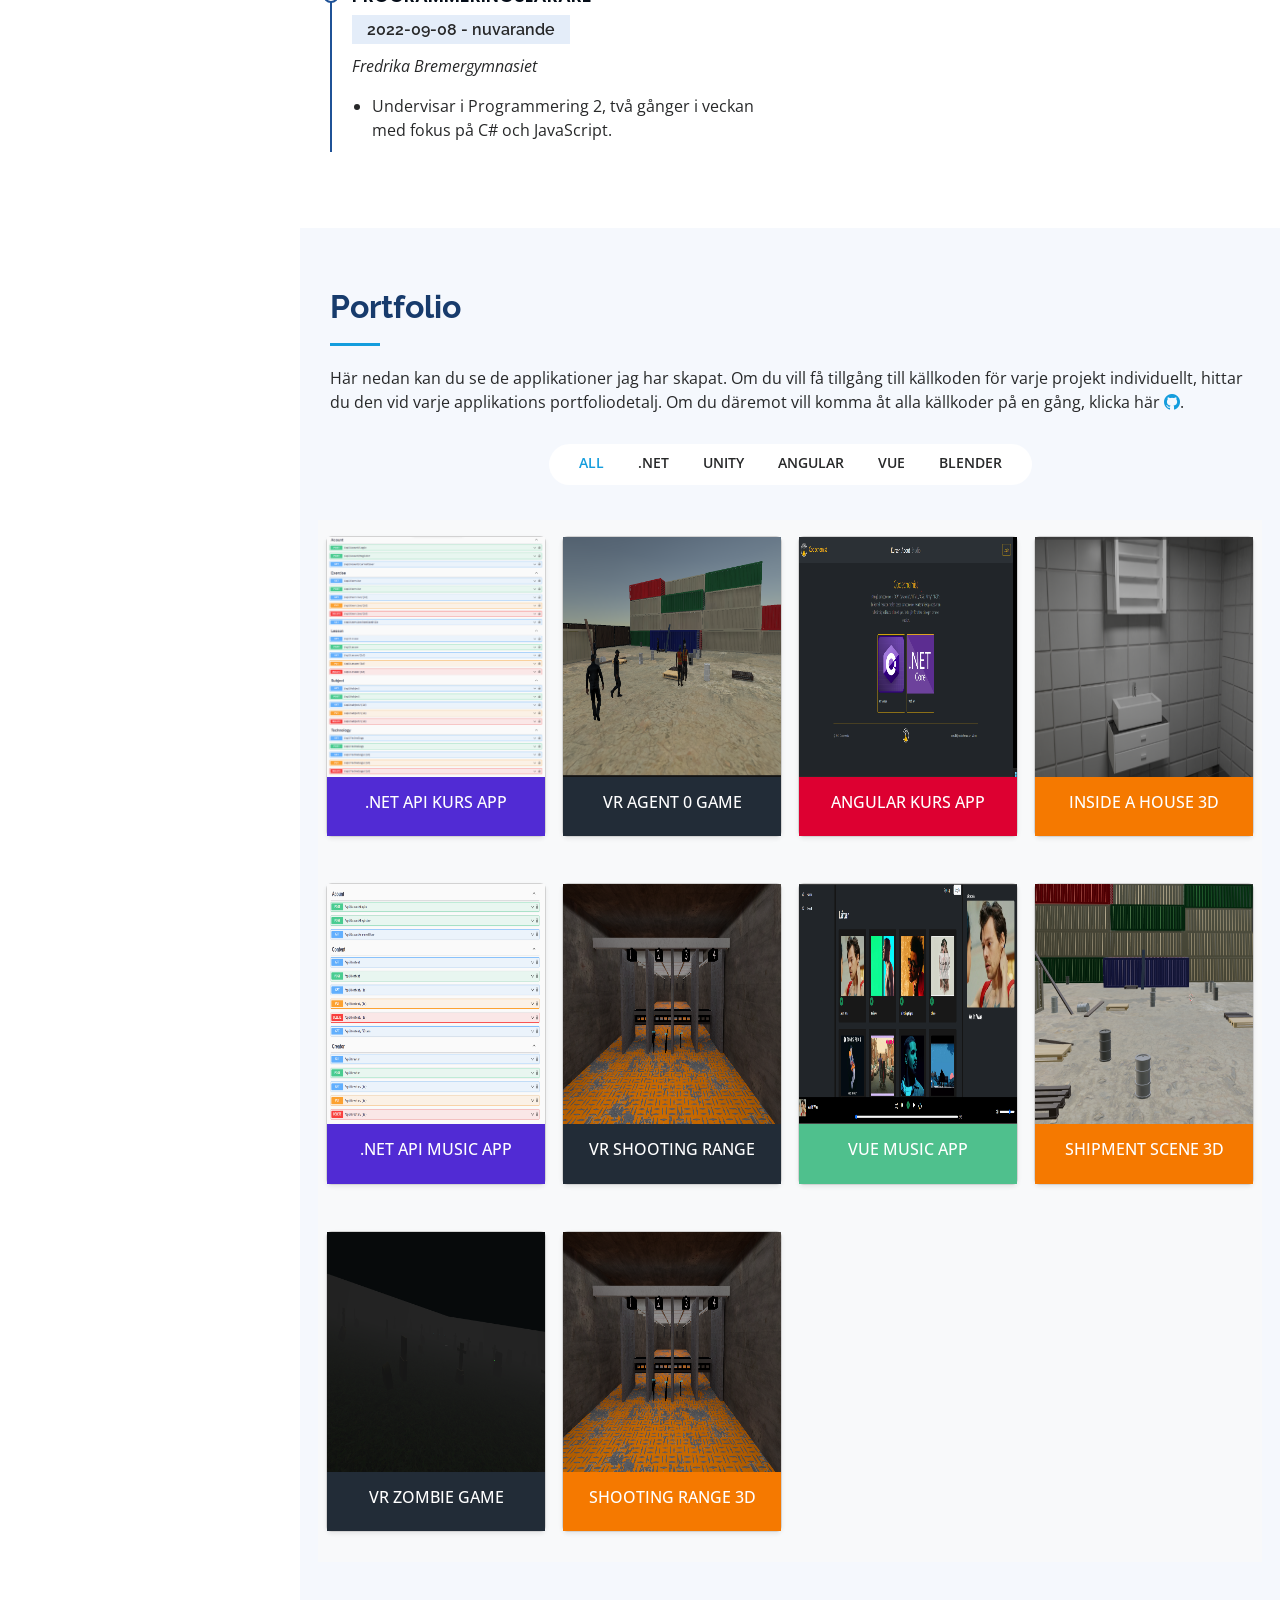
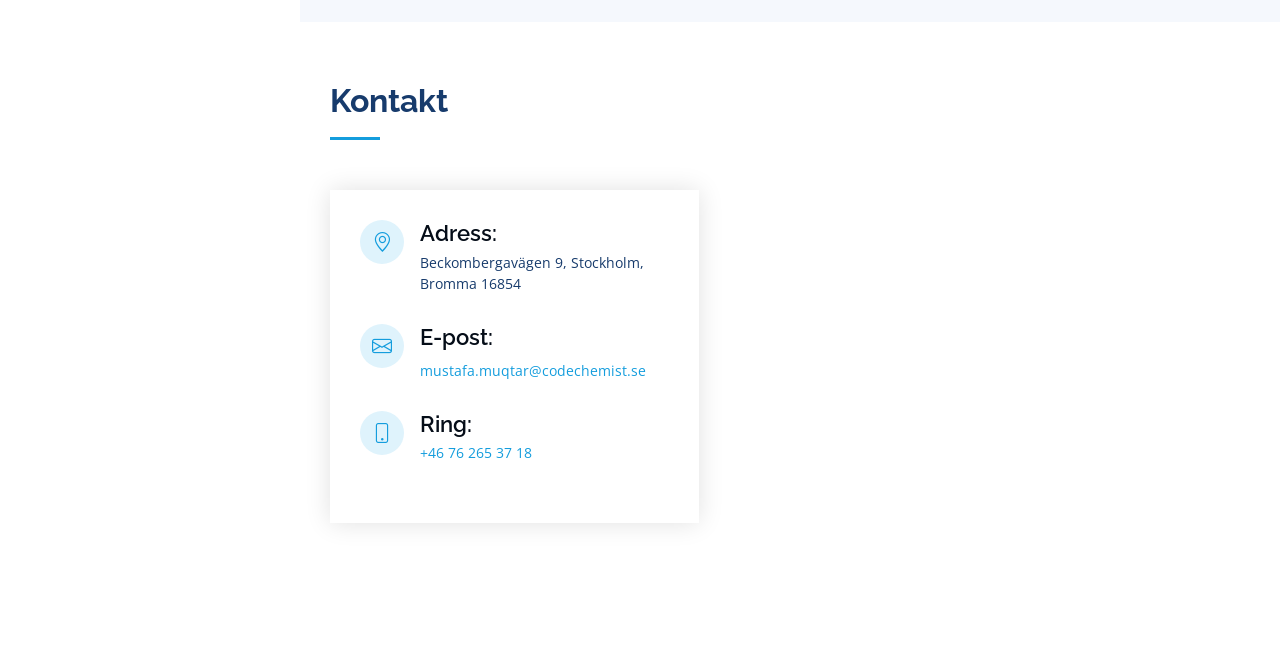
==== commit 45516a68: "fixed date" ====
--- a/index.html
+++ b/index.html
@@ -329,14 +329,14 @@
           <div class="col-lg-6" data-aos="fade-up" data-aos-delay="100">
             <div class="resume-item">
               <h4> Fullstack Utvecklare</h4>
-              <h5>2023‐01-19 – 2023‐11‐23</h5>
+              <h5>2022‐07-21 – 2023‐11‐23</h5>
               <p><em>Distansakademin, Yrkeshögskola</em></p>
               <p></p>
             </div>
             <div class="resume-item">
               <h4>Extended Reality (XR) Utvecklare
               </h4>
-              <h5>2022-07-01 - nuvarande</h5>
+              <h5>2022-07-01</h5>
               <p><em>Nackademin, Yrkeshögskola</em></p>
               <p></p>
             </div>
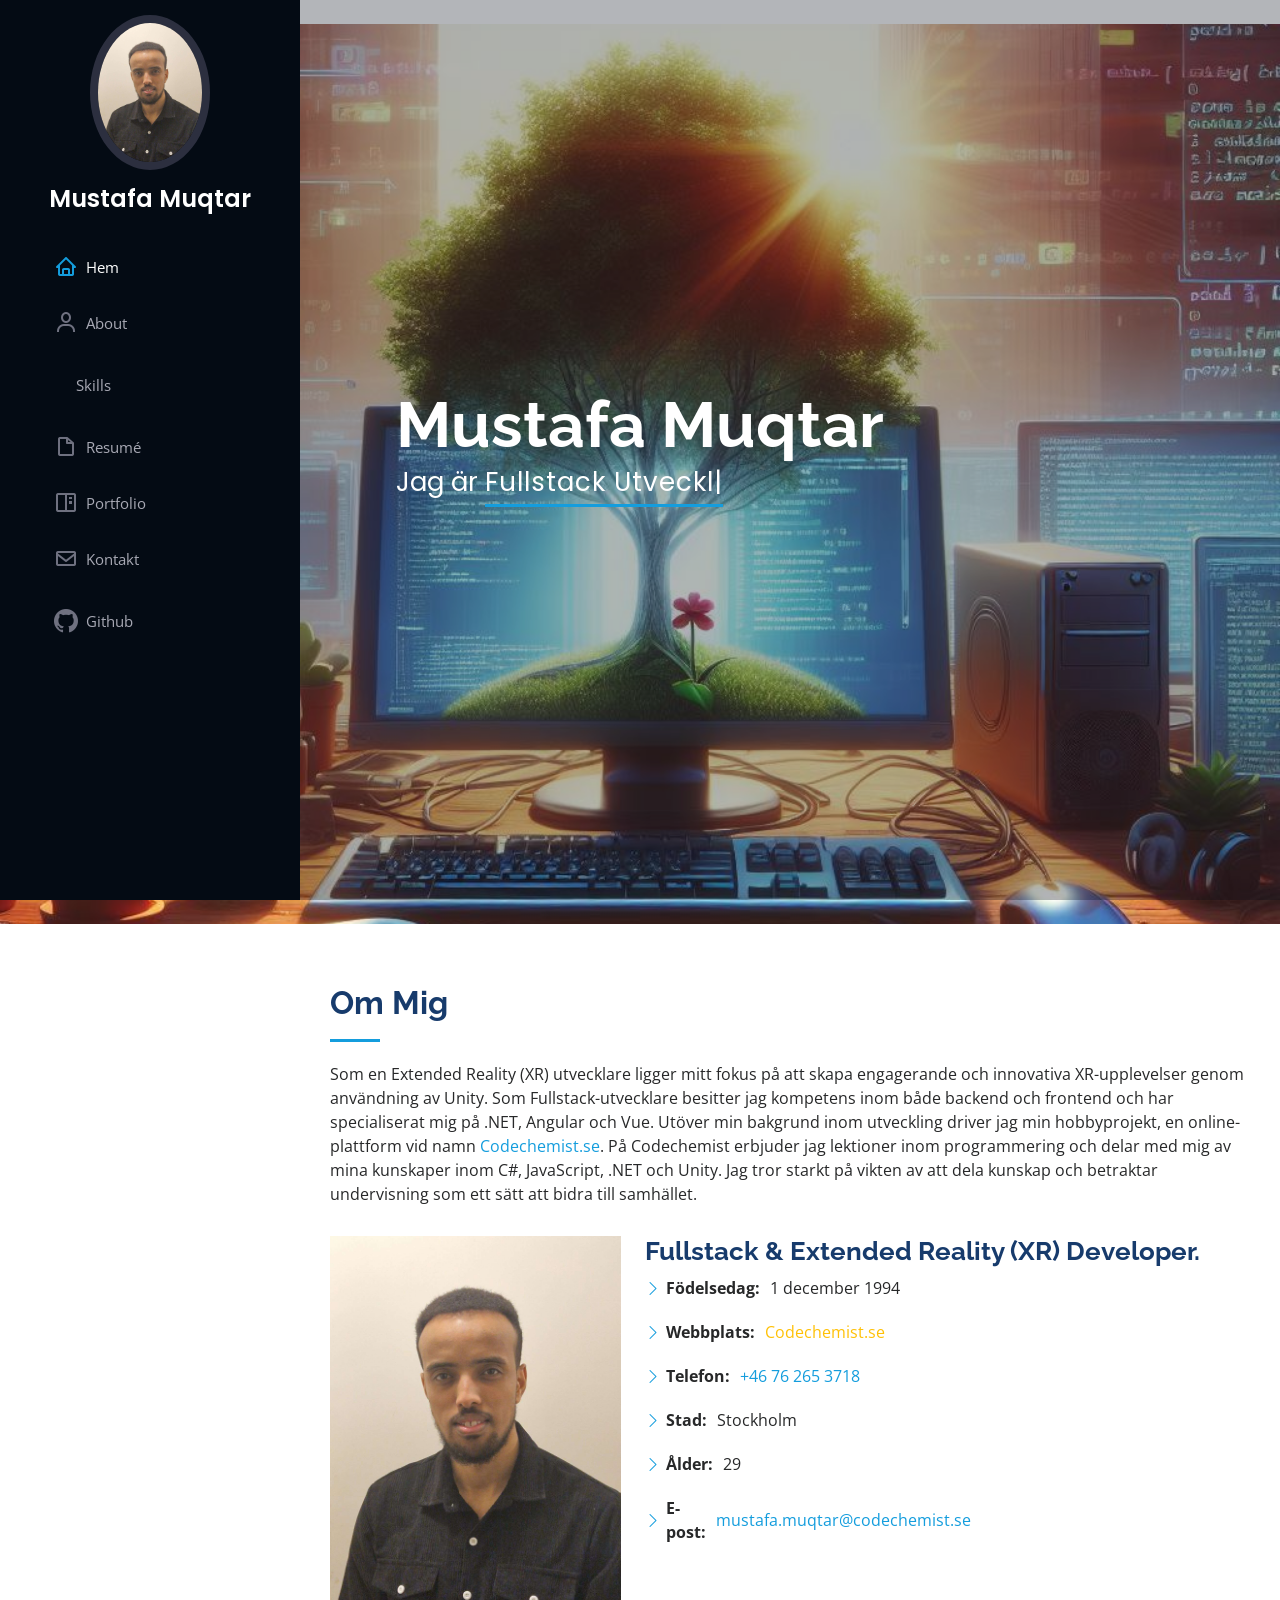
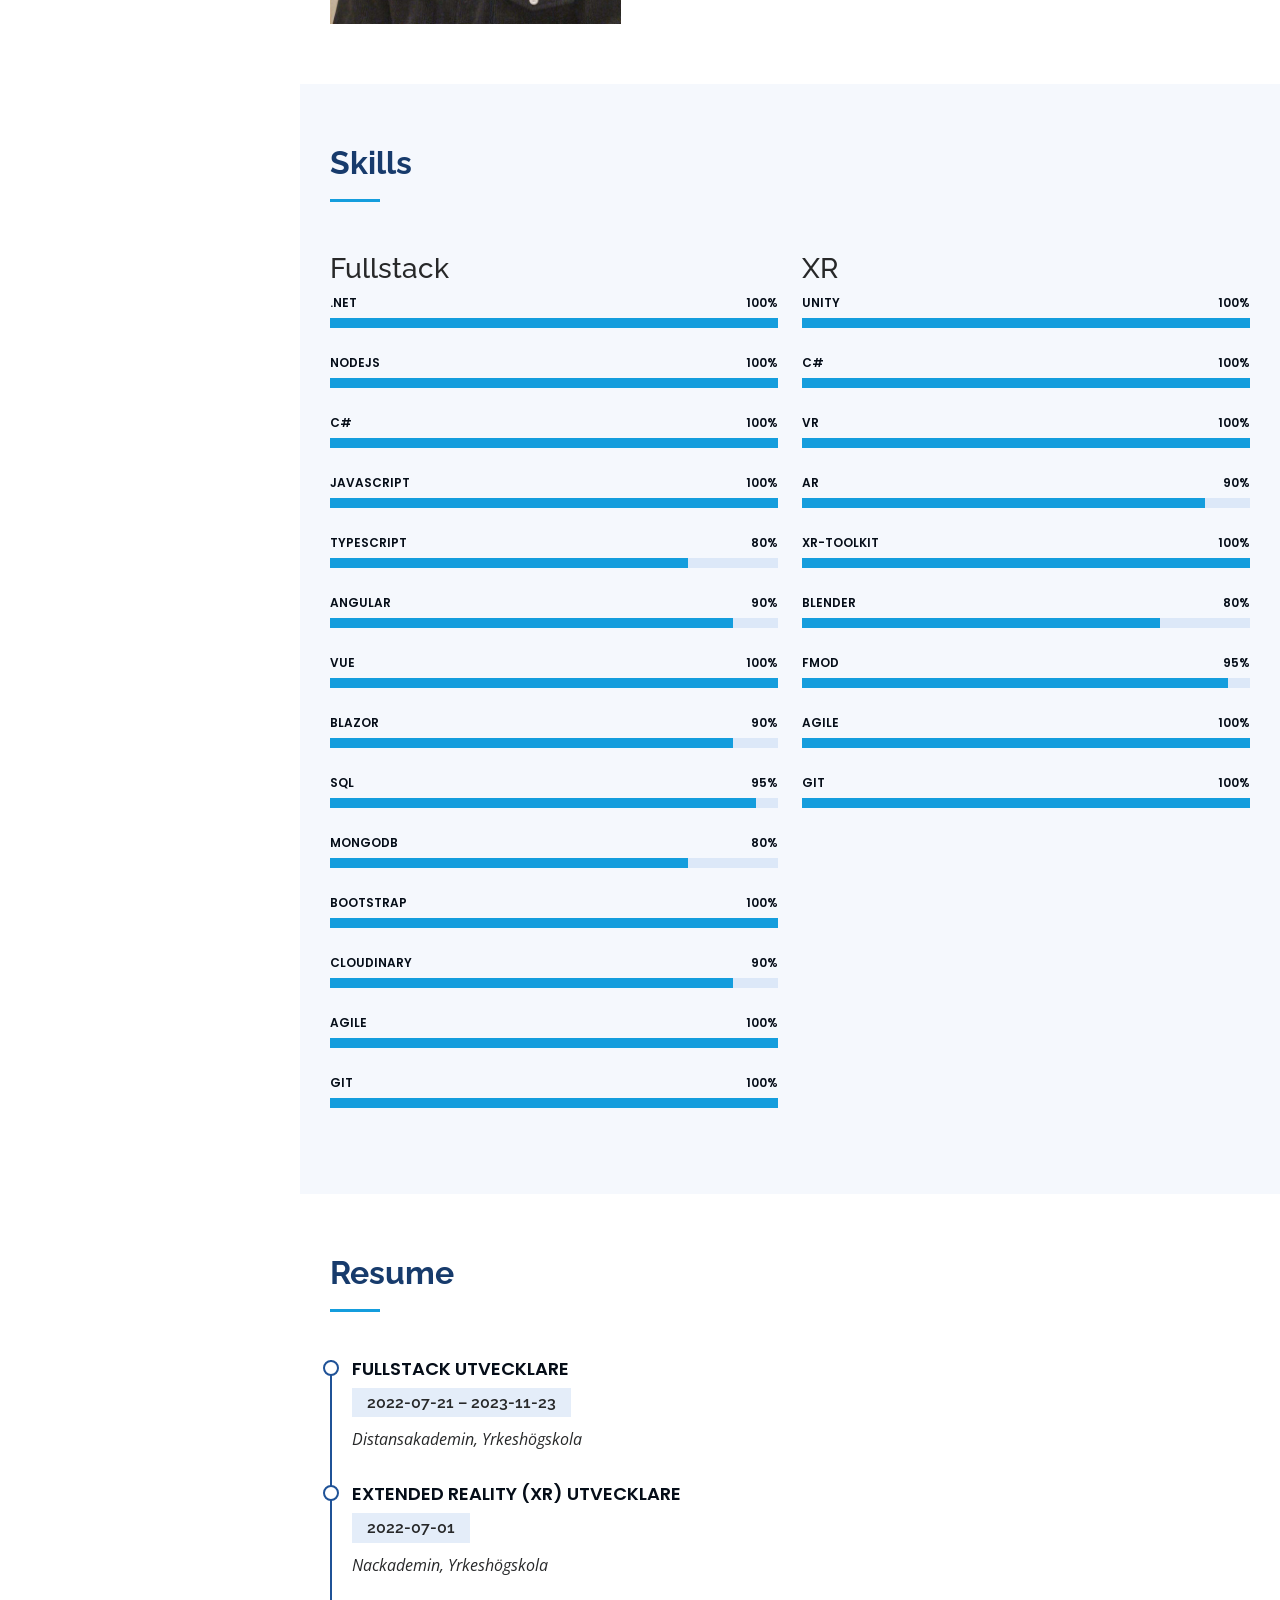
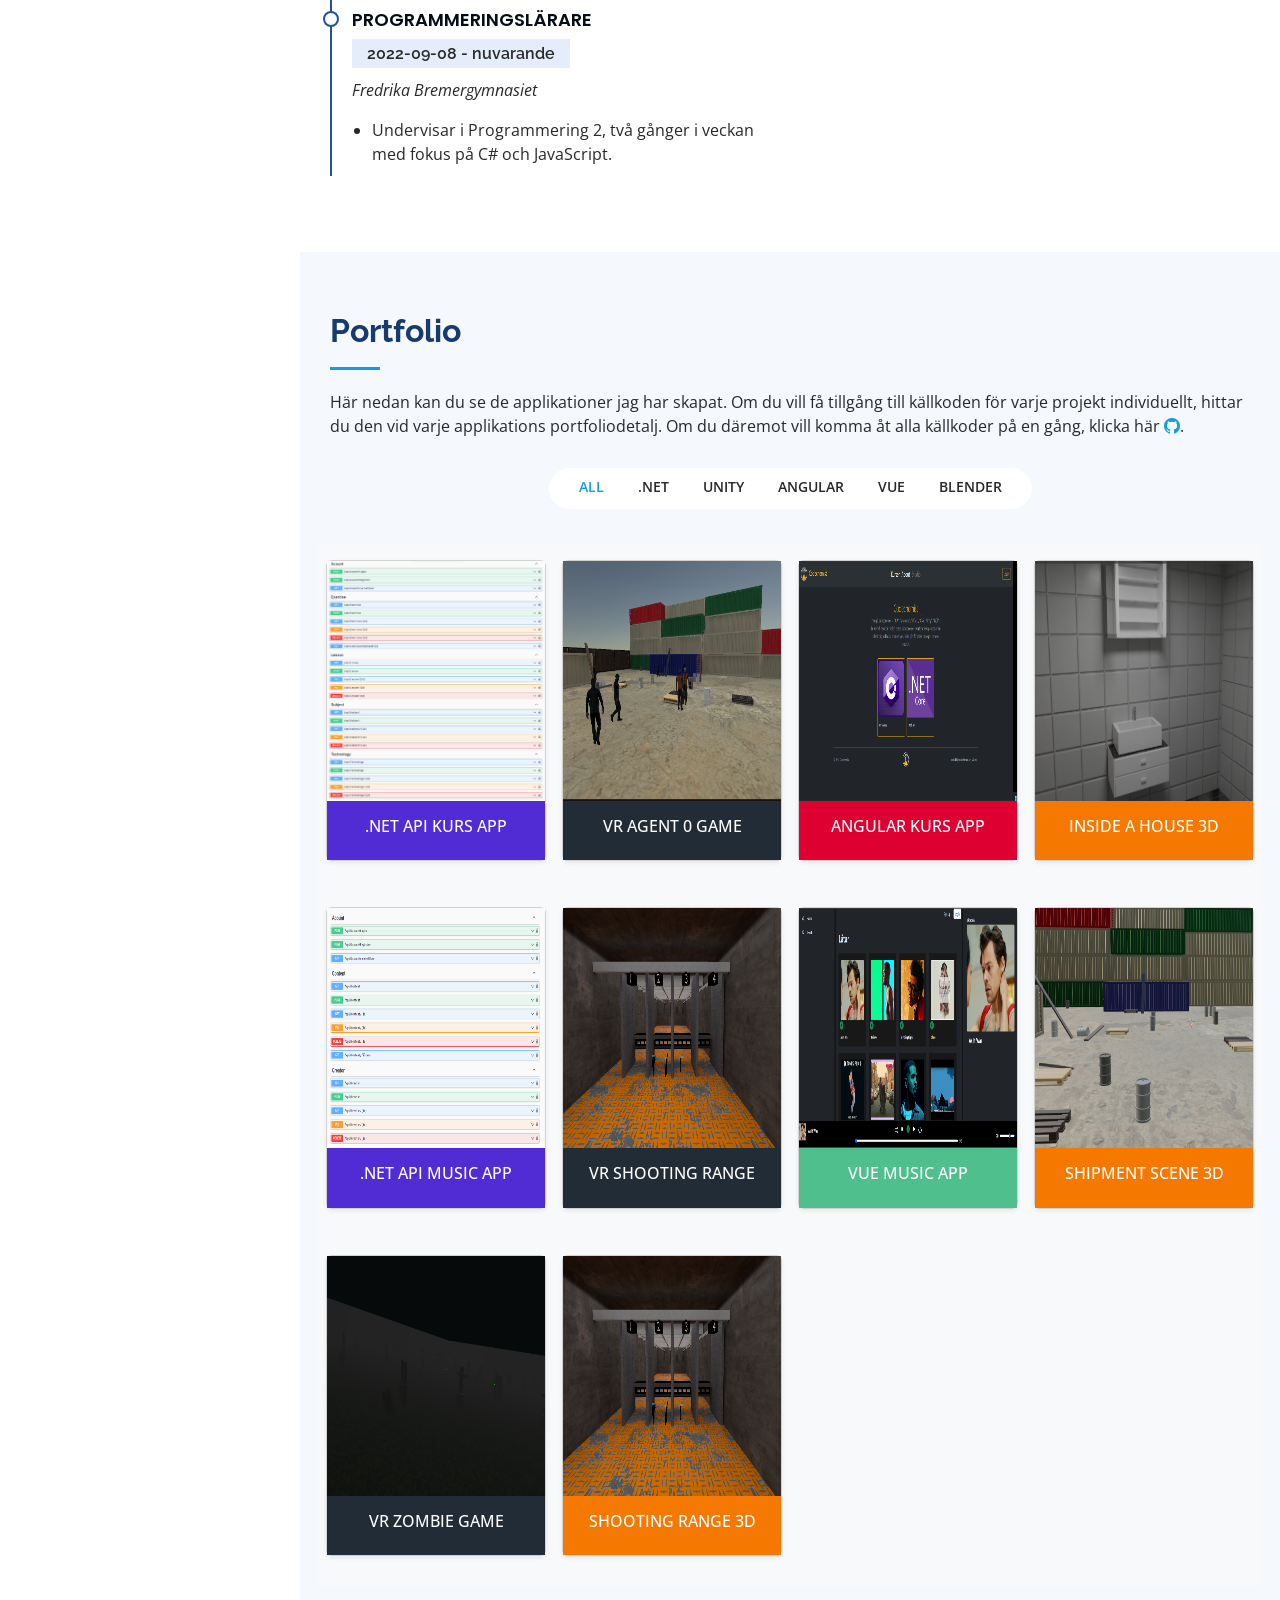
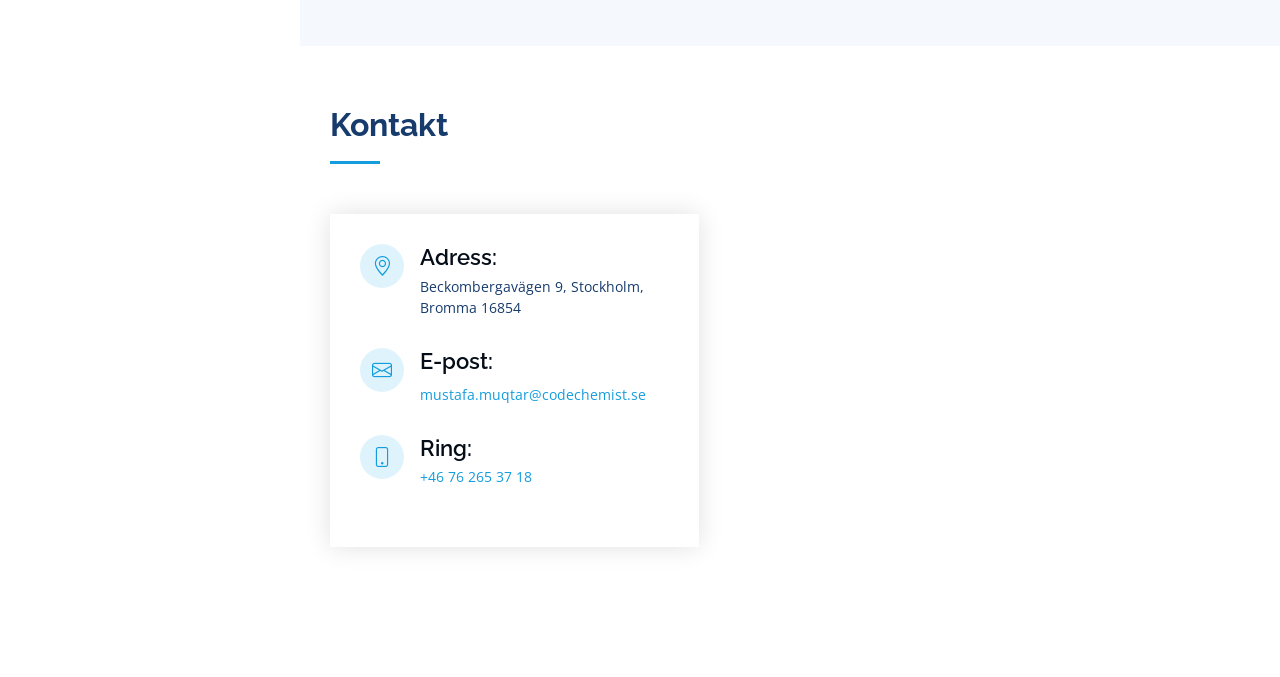
==== commit 86ed6d27: "changed about me text" ====
--- a/index.html
+++ b/index.html
@@ -89,14 +89,14 @@
         <div class="section-title">
           <h2>Om Mig</h2>
           <p>
-            Som en Extended Reality (XR)- och Fullstack-utvecklare ligger mitt fokus på att skapa engagerande och
-            innovativa XR-upplevelser genom användning av Unity. Som Fullstack-utvecklare har jag kompetens inom både
-            backend och frontend och är specialiserad på .NET, Angular och Vue.
-
-            Utöver min utvecklingsbakgrund driver jag också en online-plattform, <span><a href="http://codechemist.se/"
-                target="_blank">Codechemist</a></span>, där jag erbjuder lektioner
-            inom programmering och delar med mig av min kunskap inom C#, JavaScript, .NET och Unity. Jag tror starkt på
-            att dela kunskap och ser undervisning som ett sätt att ge tillbaka till samhället.</p>
+            Som en Extended Reality (XR) utvecklare ligger mitt fokus på att skapa engagerande och
+            innovativa XR-upplevelser genom användning av Unity. Som Fullstack-utvecklare besitter jag kompetens inom
+            både backend och frontend och har specialiserat mig på
+            .NET, Angular och Vue. Utöver min bakgrund inom utveckling driver jag min hobbyprojekt, en online-plattform
+            vid namn <span><a href="http://codechemist.se/" target="_blank">Codechemist.se</a></span>. På Codechemist
+            erbjuder jag lektioner inom programmering och delar med mig av mina
+            kunskaper inom C#, JavaScript, .NET och Unity. Jag tror starkt på vikten av att dela kunskap och betraktar
+            undervisning som ett sätt att bidra till samhället.</p>
 
         </div>
 
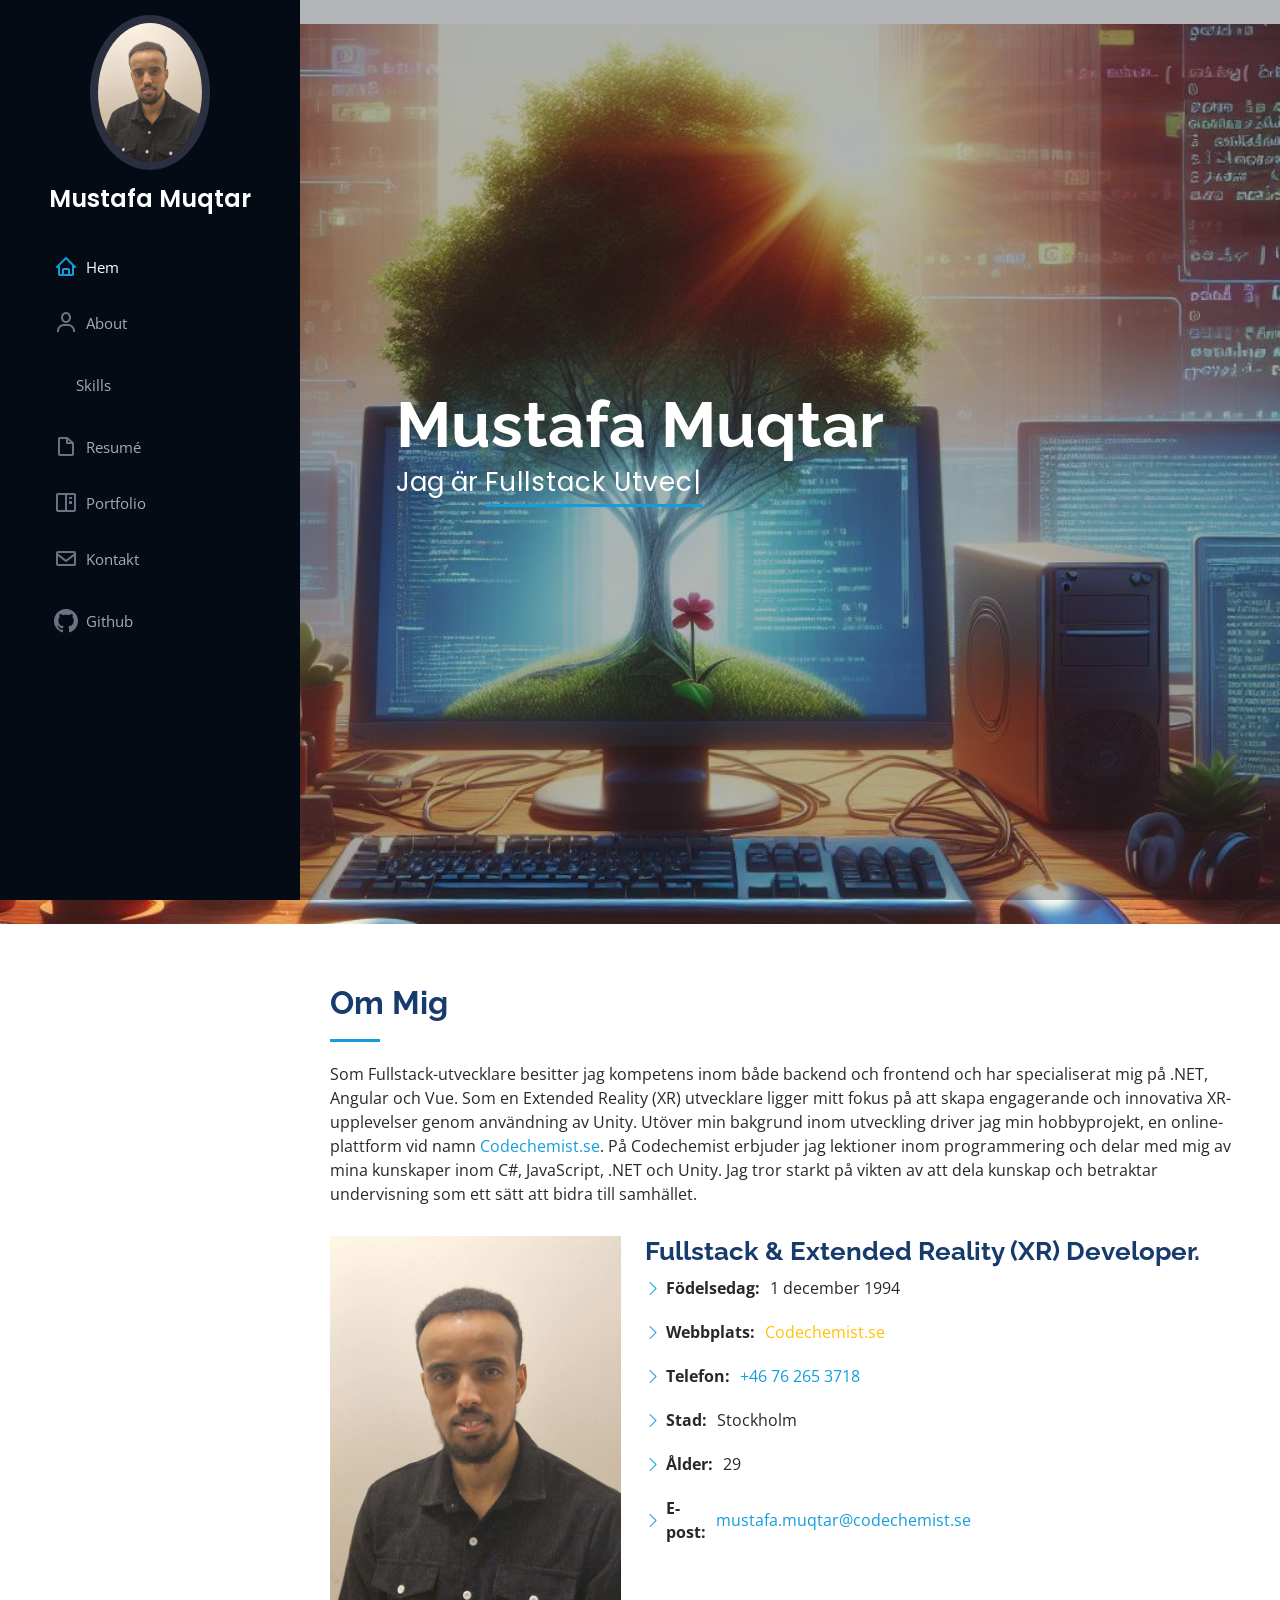
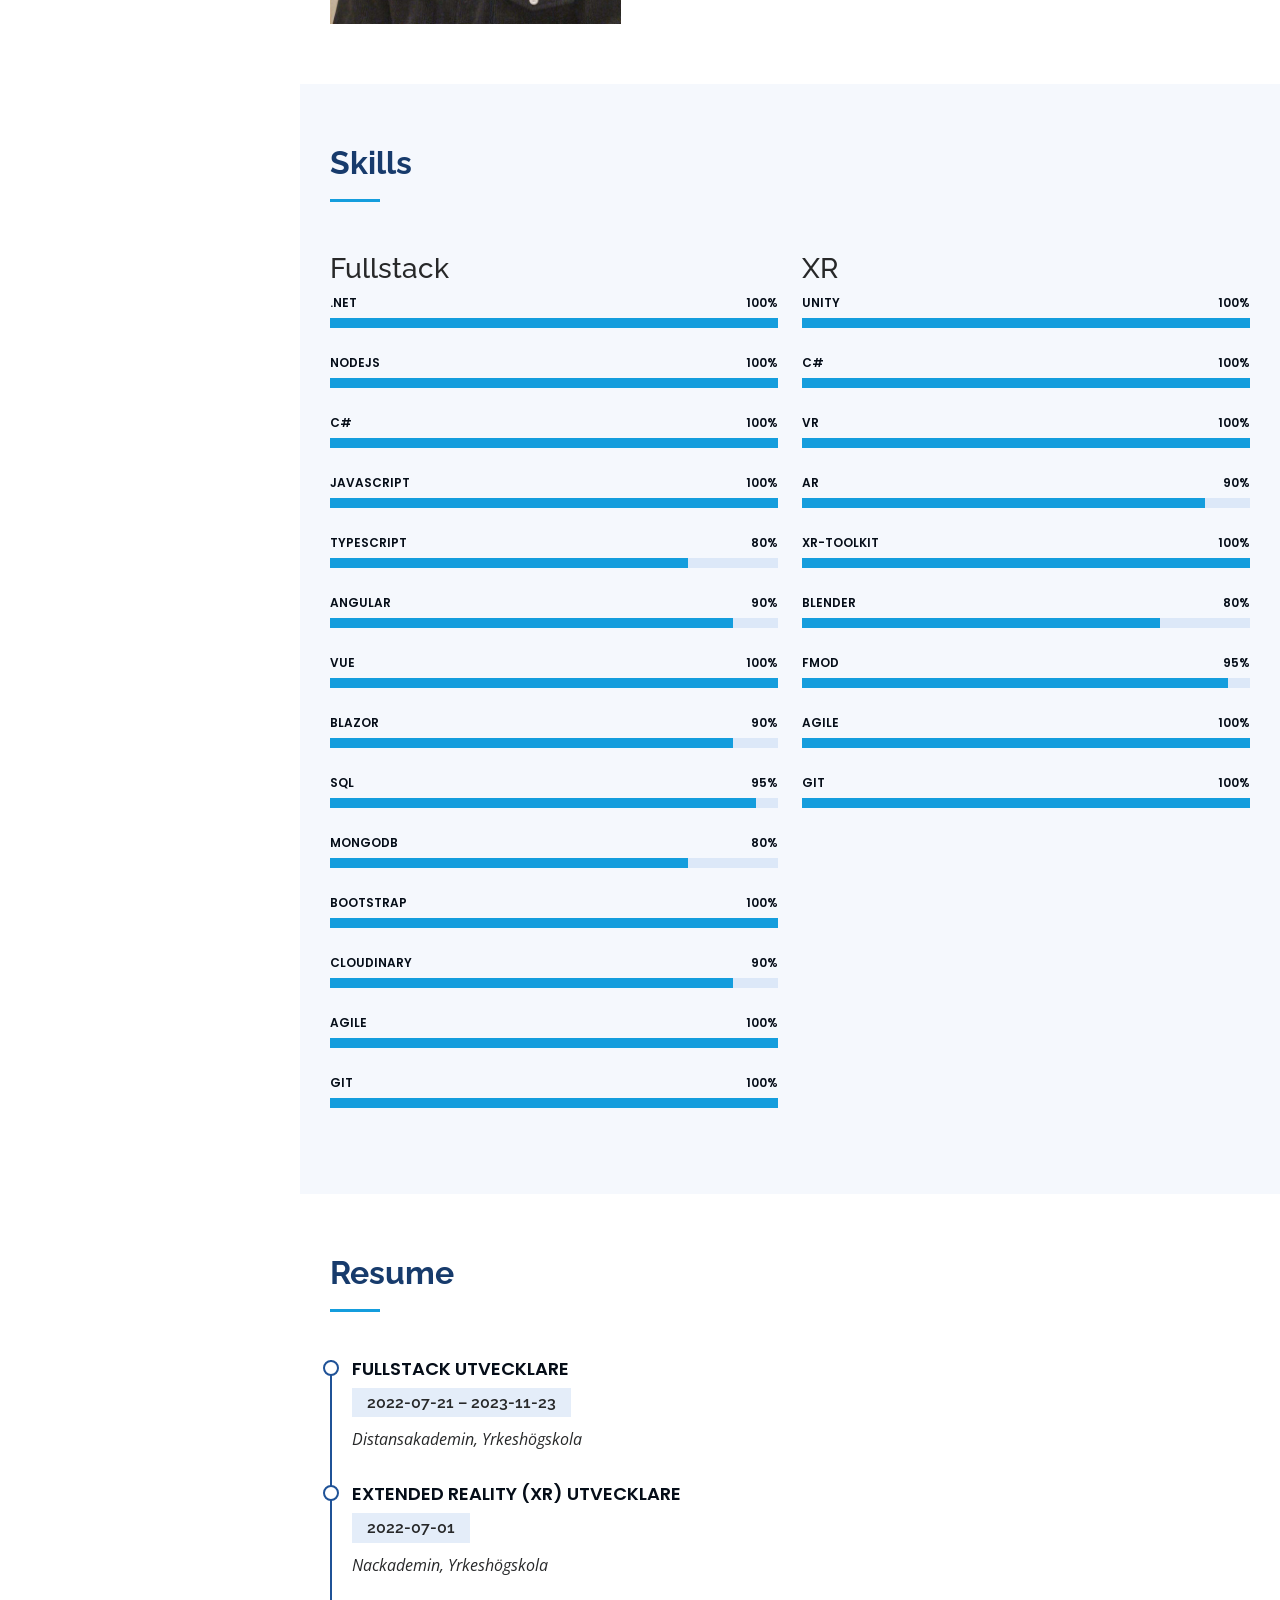
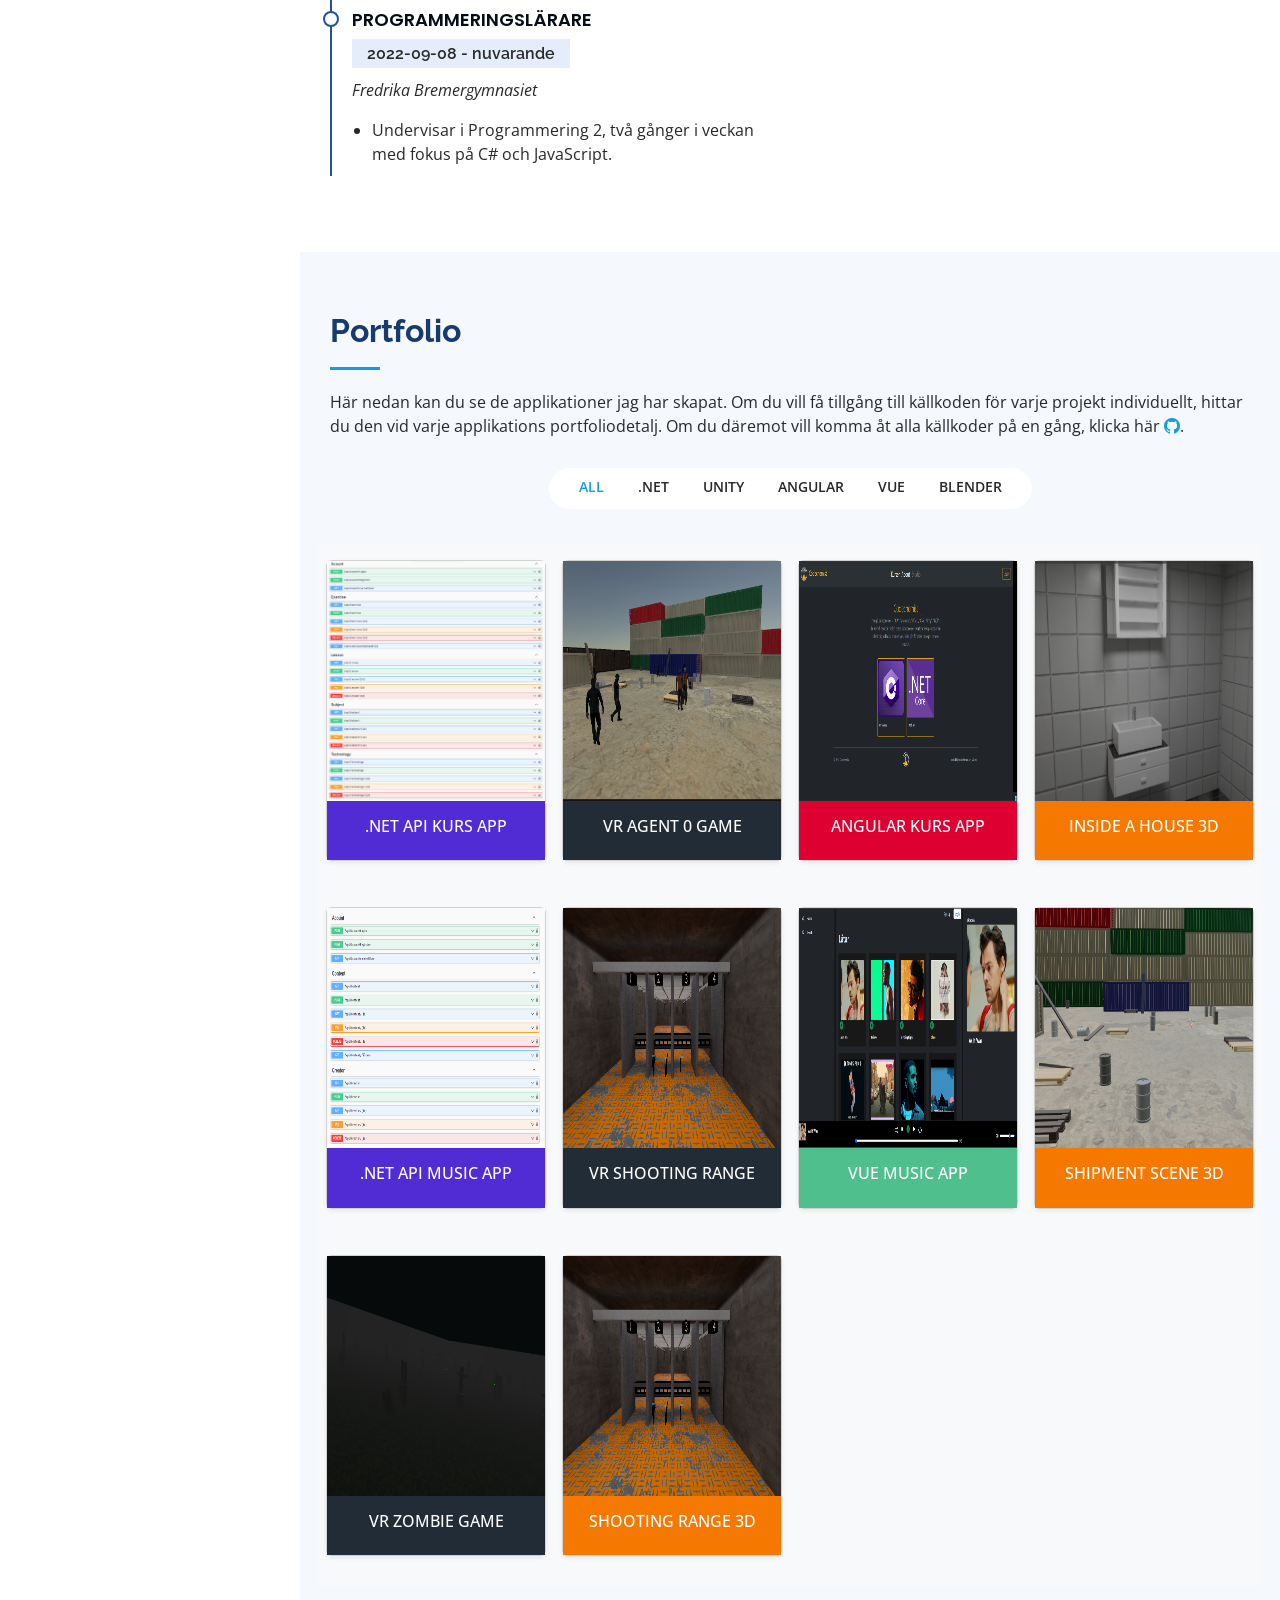
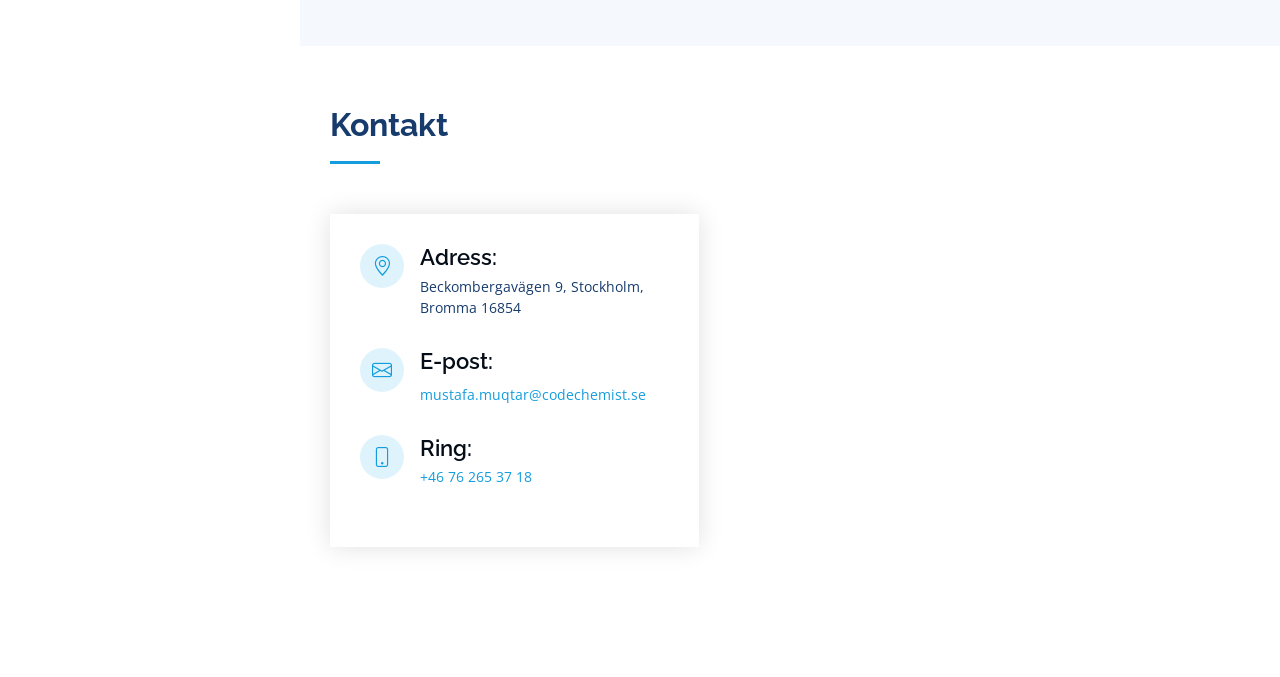
==== commit 8ab22825: "about change" ====
--- a/index.html
+++ b/index.html
@@ -88,14 +88,15 @@
 
         <div class="section-title">
           <h2>Om Mig</h2>
-          <p>
-            Som en Extended Reality (XR) utvecklare ligger mitt fokus på att skapa engagerande och
-            innovativa XR-upplevelser genom användning av Unity. Som Fullstack-utvecklare besitter jag kompetens inom
+          <p> Som Fullstack-utvecklare besitter jag kompetens inom
             både backend och frontend och har specialiserat mig på
-            .NET, Angular och Vue. Utöver min bakgrund inom utveckling driver jag min hobbyprojekt, en online-plattform
-            vid namn <span><a href="http://codechemist.se/" target="_blank">Codechemist.se</a></span>. På Codechemist
-            erbjuder jag lektioner inom programmering och delar med mig av mina
-            kunskaper inom C#, JavaScript, .NET och Unity. Jag tror starkt på vikten av att dela kunskap och betraktar
+            .NET, Angular och Vue. Som en Extended Reality (XR) utvecklare ligger mitt fokus på att skapa engagerande
+            och
+            innovativa XR-upplevelser genom användning av Unity. Utöver min bakgrund inom utveckling driver jag min
+            hobbyprojekt, en online-plattform vid namn <span><a href="http://codechemist.se/"
+                target="_blank">Codechemist.se</a></span>. På Codechemist
+            erbjuder jag lektioner inom programmering och delar med mig av mina kunskaper inom C#, JavaScript, .NET och
+            Unity. Jag tror starkt på vikten av att dela kunskap och betraktar
             undervisning som ett sätt att bidra till samhället.</p>
 
         </div>
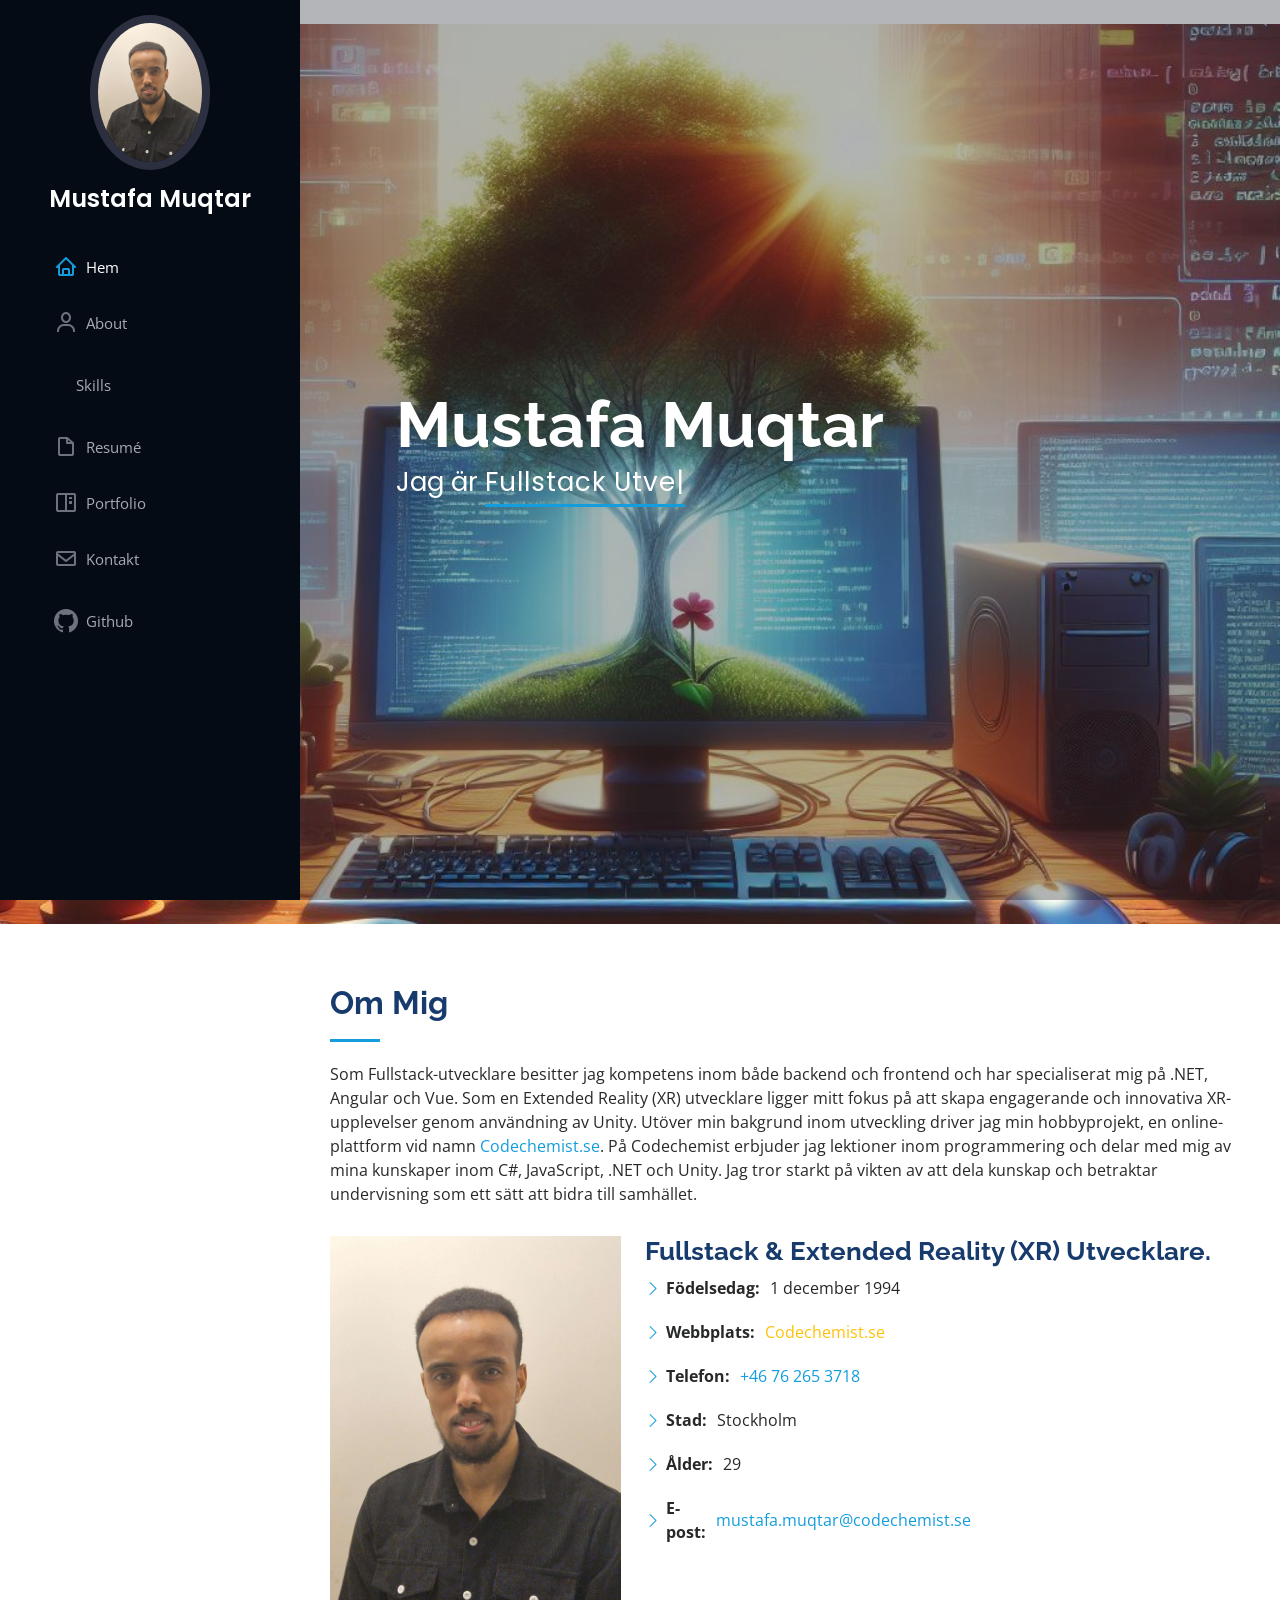
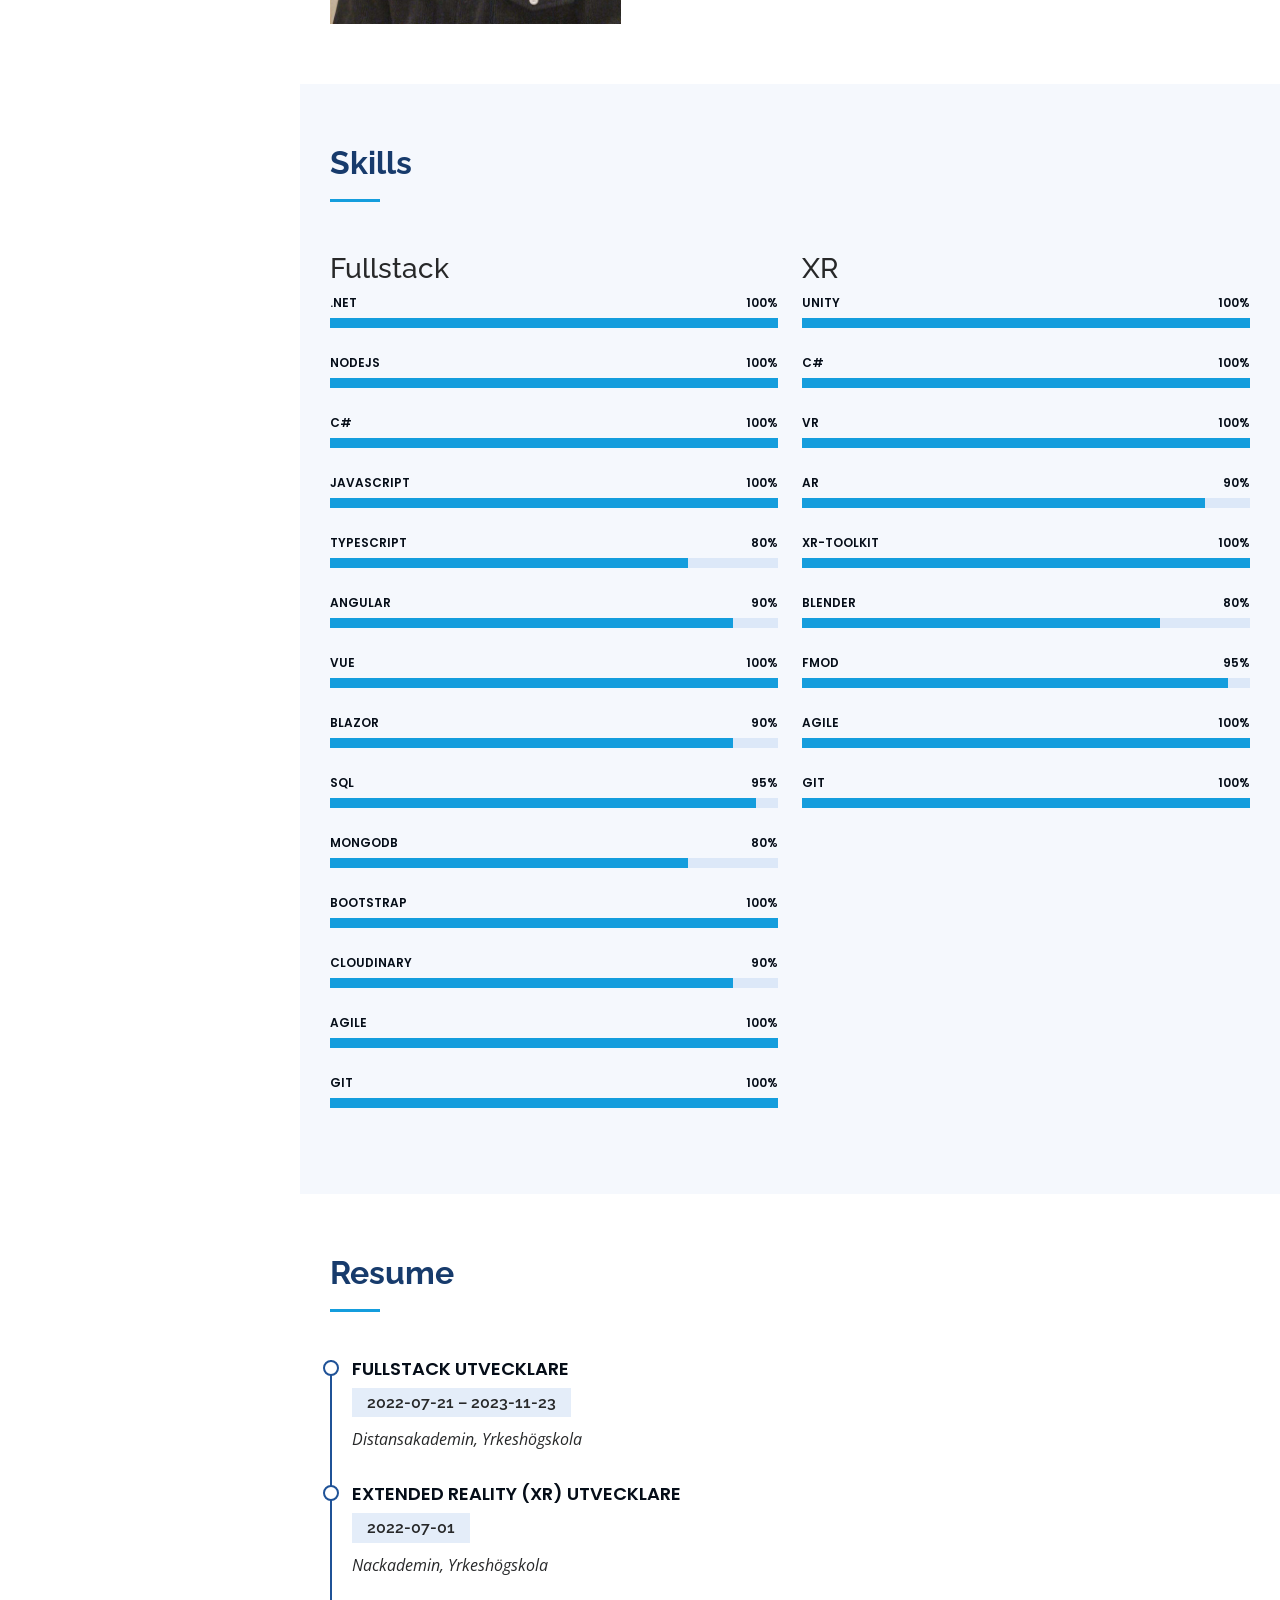
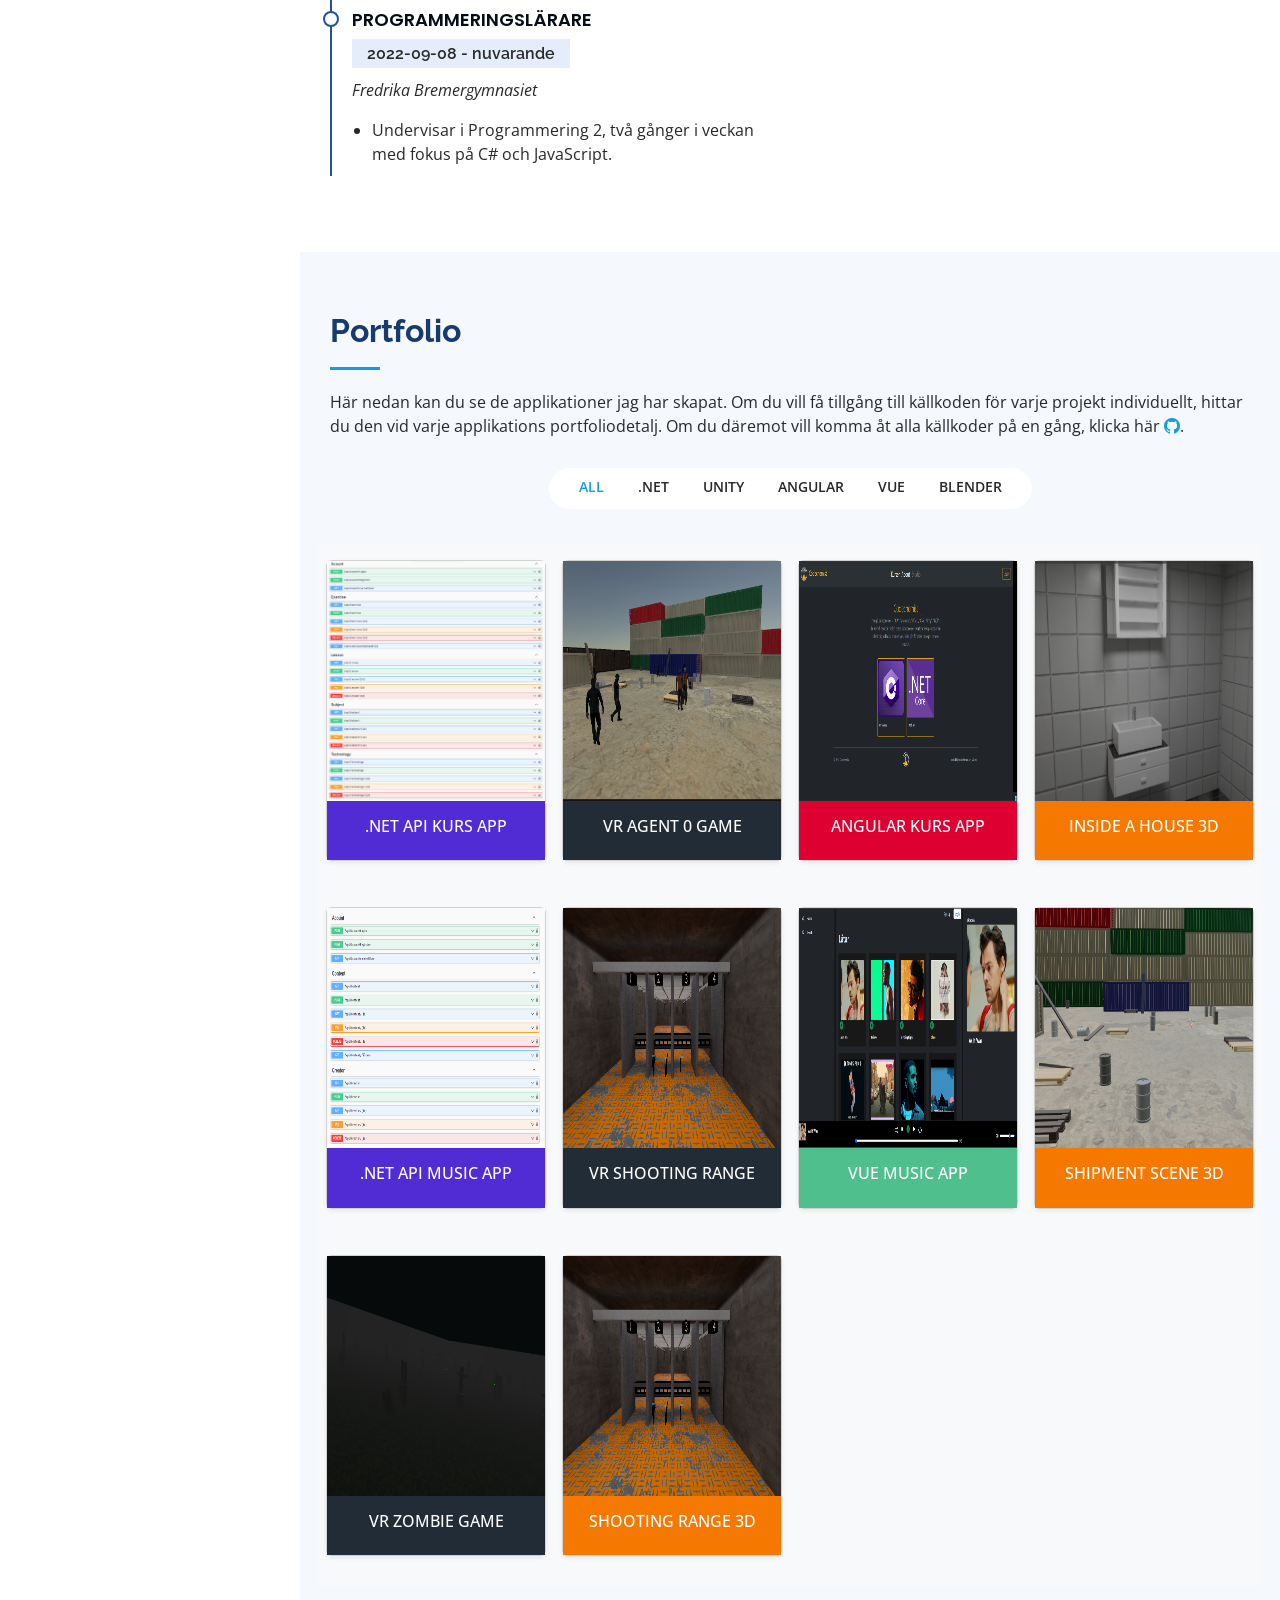
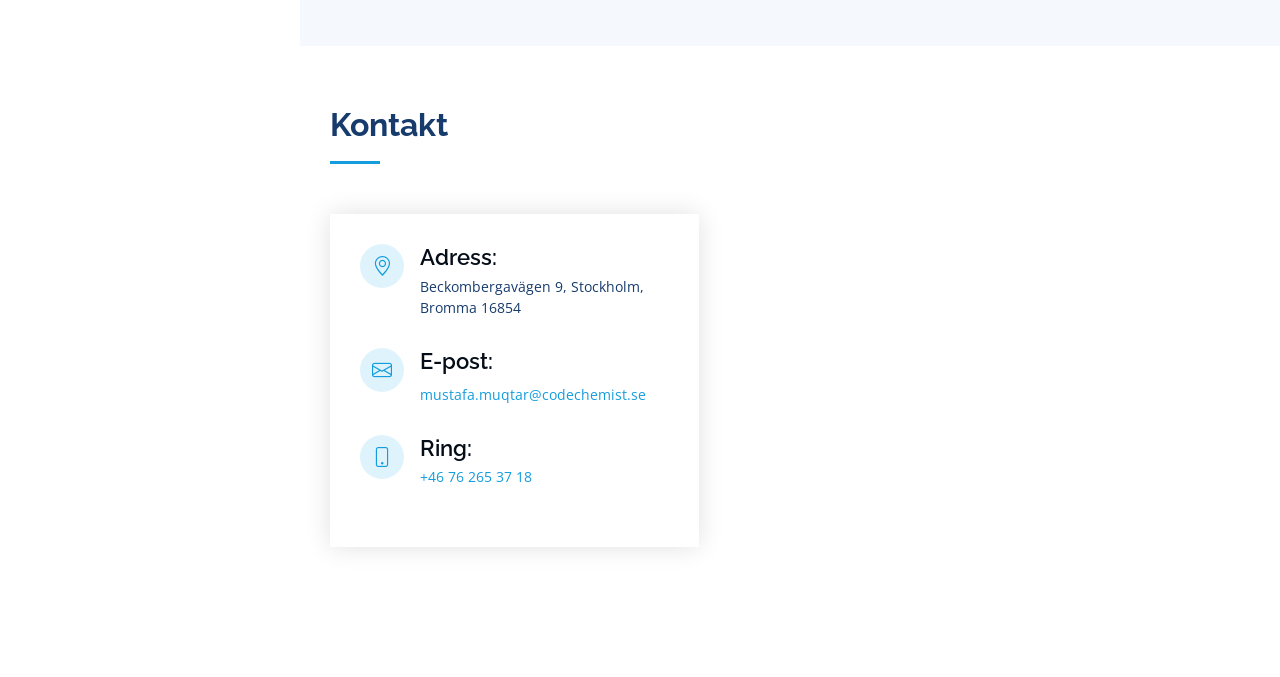
==== commit 4f12ce5c: "changed words in resume" ====
--- a/index.html
+++ b/index.html
@@ -106,7 +106,7 @@
             <img src="assets/img/profile-img.jpg" class="img-fluid" alt="">
           </div>
           <div class="col-lg-8 pt-4 pt-lg-0 content" data-aos="fade-left">
-            <h3>Fullstack &amp; Extended Reality (XR) Developer.</h3>
+            <h3>Fullstack &amp; Extended Reality (XR) Utvecklare.</h3>
             <div class="row">
               <div class="col-lg-6">
                 <ul>
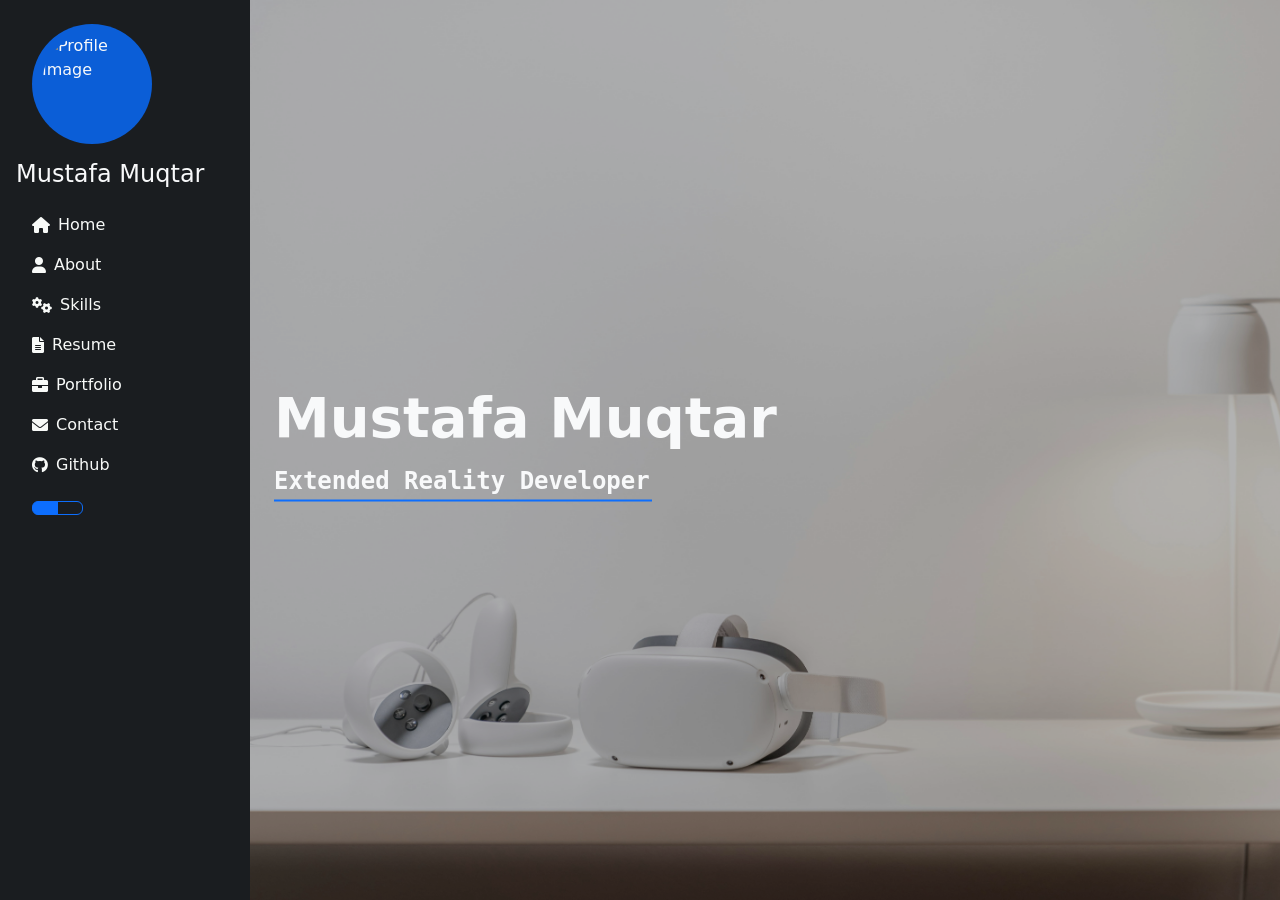
==== commit bda7a697: "Deploy Angular project build" ====
--- a/index.html
+++ b/index.html
@@ -1,606 +1,48 @@
-<!DOCTYPE html>
-<html lang="en">
->
+<!doctype html>
+<html lang="en" data-critters-container>
 
 <head>
   <meta charset="utf-8">
-  <meta content="width=device-width, initial-scale=1.0" name="viewport">
+  <title>Mustafa Muqtar</title>
+  <meta name="viewport" content="width=device-width, initial-scale=1">
 
-  <title>Mustafa Muqtar Portfolio</title>
-  <meta content="" name="description">
-  <meta content="" name="keywords">
+  <link rel="icon" type="image/x-icon" href="https://codechemist.se/assets/images/codechemist.svg">
+  <base href="/">
 
+  <!-- Bootstrap CSS -->
+  <link href="https://cdn.jsdelivr.net/npm/bootstrap@5.3.2/dist/css/bootstrap.min.css" rel="stylesheet" integrity="sha384-T3c6CoIi6uLrA9TneNEoa7RxnatzjcDSCmG1MXxSR1GAsXEV/Dwwykc2MPK8M2HN" crossorigin="anonymous">
 
-  <link href="assets/img/CodeChemist.png" rel="icon">
-  <link href="assets/img/CodeChemist.png" rel="apple-touch-icon">
+  <!-- Font Awesome CSS -->
+  <link rel="stylesheet" href="https://cdnjs.cloudflare.com/ajax/libs/font-awesome/6.0.0-beta3/css/all.min.css">
 
-  <!-- Google Fonts -->
-  <link
-    href="https://fonts.googleapis.com/css?family=Open+Sans:300,300i,400,400i,600,600i,700,700i|Raleway:300,300i,400,400i,500,500i,600,600i,700,700i|Poppins:300,300i,400,400i,500,500i,600,600i,700,700i"
-    rel="stylesheet">
+  <link rel="stylesheet" href="https://cdn.jsdelivr.net/gh/lipis/flag-icons@7.2.3/css/flag-icons.min.css">
 
-  <!-- Vendor CSS Files -->
-  <link href="assets/vendor/aos/aos.css" rel="stylesheet">
-  <link href="assets/vendor/bootstrap/css/bootstrap.min.css" rel="stylesheet">
-  <link href="assets/vendor/bootstrap-icons/bootstrap-icons.css" rel="stylesheet">
-  <link href="assets/vendor/boxicons/css/boxicons.min.css" rel="stylesheet">
-  <link href="assets/vendor/glightbox/css/glightbox.min.css" rel="stylesheet">
-  <link href="assets/vendor/swiper/swiper-bundle.min.css" rel="stylesheet">
-  <link rel="stylesheet" href="angular-course.html">
+  <!-- Video.js CSS -->
+  <link href="https://unpkg.com/video.js/dist/video-js.min.css" rel="stylesheet">
 
-  <!-- Template Main CSS File -->
-  <link href="assets/css/style.css" rel="stylesheet">
-  <link href="https://vjs.zencdn.net/8.6.1/video-js.css" rel="stylesheet" />
+  <!-- Video.js Theme CSS -->
+  <link href="https://unpkg.com/@videojs/themes@1/dist/city/index.css" rel="stylesheet">
+  <link href="https://cdn.jsdelivr.net/npm/swiper@latest/swiper-bundle.min.css" rel="stylesheet">
+  <link rel="icon" href="src/assets/images/codechemist-icon.ico" type="image/x-icon">
 
-  <!-- =======================================================
-  * Template Name: iPortfolio
-  * Updated: Nov 17 2023 with Bootstrap v5.3.2
-  * Template URL: https://bootstrapmade.com/iportfolio-bootstrap-portfolio-websites-template/
-  * Author: BootstrapMade.com
-  * License: https://bootstrapmade.com/license/
-  ======================================================== -->
-</head>
+<link rel="stylesheet" href="styles.fb72e729282d6f30.css" media="print" onload="this.media='all'"><noscript><link rel="stylesheet" href="styles.fb72e729282d6f30.css"></noscript></head>
 
-<body>
+<body data-bs-theme="dark">
+  <app-root></app-root>
 
-  <!-- ======= Mobile nav toggle button ======= -->
-  <i class="bi bi-list mobile-nav-toggle d-xl-none"></i>
+  <!-- Bootstrap JS -->
+  <script src="https://cdn.jsdelivr.net/npm/@popperjs/core@2.11.8/dist/umd/popper.min.js" integrity="sha384-I7E8VVD/ismYTF4hNIPjVp/Zjvgyol6VFvRkX/vR+Vc4jQkC+hVqc2pM8ODewa9r" crossorigin="anonymous"></script>
+  <script src="https://cdn.jsdelivr.net/npm/bootstrap@5.3.2/dist/js/bootstrap.bundle.min.js" integrity="sha384-C6RzsynM9kWDrMNeT87bh95OGNyZPhcTNXj1NW7RuBCsyN/o0jlpcV8Qyq46cDfL" crossorigin="anonymous"></script>
 
-  <!-- ======= Header ======= -->
-  <header id="header">
-    <div class="d-flex flex-column">
+  <!-- Video.js JS -->
+  <script src="https://unpkg.com/video.js/dist/video.min.js"></script>
 
-      <div class="profile">
-        <img src="assets/img/profile-img.jpg" alt="" class="img-fluid rounded-circle">
-        <h1 class="text-light"><a href="index.html">Mustafa Muqtar</a></h1>
-      </div>
+  <!-- Video.js Hotkeys Plugin JS -->
+  <script src="https://unpkg.com/videojs-hotkeys/dist/videojs.hotkeys.min.js"></script>
 
-      <nav id="navbar" class="nav-menu navbar ms-4">
-        <ul>
-          <li><a href="#hero" class="nav-link scrollto active"><i class="bx bx-home"></i> <span>Hem</span></a></li>
-          <li><a href="#about" class="nav-link scrollto"><i class="bx bx-user"></i> <span>About</span></a></li>
-          <li><a href="#skills" class="nav-link scrollto"><i class="bx-code-block"></i> <span>Skills</span></a></li>
-          <li><a href="#resume" class="nav-link scrollto"><i class="bx bx-file-blank"></i> <span>Resumé</span></a></li>
-          <li><a href="#portfolio" class="nav-link scrollto"><i class="bx bx-book-content"></i>
-              <span>Portfolio</span></a></li>
-          <li><a href="#contact" class="nav-link scrollto"><i class="bx bx-envelope"></i> <span>Kontakt</span></a></li>
-          <li> <a href="https://github.com/MustafaMuqtar?tab=repositories" target="_blank"> <i
-                class="bi bi-github"></i>Github</a></li>
-        </ul>
-      </nav><!-- .nav-menu -->
-    </div>
-  </header><!-- End Header -->
+  <!-- swiper Plugin JS -->
+  <script src="https://cdn.jsdelivr.net/npm/swiper@latest/swiper-bundle.min.js"></script>
 
-  <!-- ======= Hero Section ======= -->
-  <section id="hero" class="d-flex flex-column justify-content-center align-items-center">
-    <div class="hero-container" data-aos="fade-in">
-      <h1>Mustafa Muqtar</h1>
-      <p>Jag är <span class="typed"
-          data-typed-items="Fullstack Utvecklare, Extended Reality (XR) Utvecklare, Kodningspedagog"></span></p>
-    </div>
-  </section><!-- End Hero -->
-
-  <main id="main">
-
-    <!-- ======= About Section ======= -->
-    <section id="about" class="about">
-      <div class="container">
-
-        <div class="section-title">
-          <h2>Om Mig</h2>
-          <p> Som Fullstack-utvecklare besitter jag kompetens inom
-            både backend och frontend och har specialiserat mig på
-            .NET, Angular och Vue. Som en Extended Reality (XR) utvecklare ligger mitt fokus på att skapa engagerande
-            och
-            innovativa XR-upplevelser genom användning av Unity. Utöver min bakgrund inom utveckling driver jag min
-            hobbyprojekt, en online-plattform vid namn <span><a href="http://codechemist.se/"
-                target="_blank">Codechemist.se</a></span>. På Codechemist
-            erbjuder jag lektioner inom programmering och delar med mig av mina kunskaper inom C#, JavaScript, .NET och
-            Unity. Jag tror starkt på vikten av att dela kunskap och betraktar
-            undervisning som ett sätt att bidra till samhället.</p>
-
-        </div>
-
-        <div class="row">
-          <div class="col-lg-4" data-aos="fade-right">
-            <img src="assets/img/profile-img.jpg" class="img-fluid" alt="">
-          </div>
-          <div class="col-lg-8 pt-4 pt-lg-0 content" data-aos="fade-left">
-            <h3>Fullstack &amp; Extended Reality (XR) Utvecklare.</h3>
-            <div class="row">
-              <div class="col-lg-6">
-                <ul>
-                  <li><i class="bi bi-chevron-right"></i> <strong>Födelsedag:</strong> <span>1 december 1994</span></li>
-                  <li><i class="bi bi-chevron-right"></i> <strong>Webbplats:</strong> <span><a class="text-warning"
-                        href="http://codechemist.se/" target="_blank">Codechemist.se</a></span></li>
-                  <li><i class="bi bi-chevron-right"></i> <strong>Telefon:</strong> <span><a href="tel:+46762653718">+46
-                        76 265 3718</a></span></li>
-                  <li><i class="bi bi-chevron-right"></i> <strong>Stad:</strong> <span>Stockholm</span></li>
-                  <li><i class="bi bi-chevron-right"></i> <strong>Ålder:</strong> <span>29</span></li>
-                  <li><i class="bi bi-chevron-right"></i> <strong>E-post:</strong> <span class="text-info"><a
-                        href="mailto:mustafamuqtar@codechemist.se">mustafa.muqtar@codechemist.se</a></span></li>
-                </ul>
-              </div>
-
-            </div>
-          </div>
-        </div>
-
-      </div>
-    </section><!-- End About Section -->
-
-
-    <!-- ======= Skills Section ======= -->
-    <section id="skills" class="skills section-bg">
-      <div class="container">
-
-        <div class="section-title">
-          <h2>Skills</h2>
-        </div>
-
-        <div class="row skills-content">
-
-          <div class="col-lg-6" data-aos="fade-up">
-            <h3>Fullstack</h3>
-            <div class="progress">
-              <span class="skill">.NET <i class="val">100%</i></span>
-              <div class="progress-bar-wrap">
-                <div class="progress-bar" role="progressbar" aria-valuenow="100" aria-valuemin="0" aria-valuemax="100">
-                </div>
-              </div>
-            </div>
-            <div class="progress">
-              <span class="skill">Nodejs <i class="val">100%</i></span>
-              <div class="progress-bar-wrap">
-                <div class="progress-bar" role="progressbar" aria-valuenow="100" aria-valuemin="0" aria-valuemax="100">
-                </div>
-              </div>
-            </div>
-            <div class="progress">
-              <span class="skill">C# <i class="val">100%</i></span>
-              <div class="progress-bar-wrap">
-                <div class="progress-bar" role="progressbar" aria-valuenow="100" aria-valuemin="0" aria-valuemax="100">
-                </div>
-              </div>
-            </div>
-            <div class="progress">
-              <span class="skill">Javascript <i class="val">100%</i></span>
-              <div class="progress-bar-wrap">
-                <div class="progress-bar" role="progressbar" aria-valuenow="100" aria-valuemin="0" aria-valuemax="100">
-                </div>
-              </div>
-            </div>
-            <div class="progress">
-              <span class="skill">Typescript <i class="val">80%</i></span>
-              <div class="progress-bar-wrap">
-                <div class="progress-bar" role="progressbar" aria-valuenow="80" aria-valuemin="0" aria-valuemax="100">
-                </div>
-              </div>
-            </div>
-
-            <div class="progress">
-              <span class="skill">Angular <i class="val">90%</i></span>
-              <div class="progress-bar-wrap">
-                <div class="progress-bar" role="progressbar" aria-valuenow="90" aria-valuemin="0" aria-valuemax="100">
-                </div>
-              </div>
-            </div>
-
-            <div class="progress">
-              <span class="skill">VUE <i class="val">100%</i></span>
-              <div class="progress-bar-wrap">
-                <div class="progress-bar" role="progressbar" aria-valuenow="100" aria-valuemin="0" aria-valuemax="100">
-                </div>
-              </div>
-            </div>
-            <div class="progress">
-              <span class="skill">Blazor <i class="val">90%</i></span>
-              <div class="progress-bar-wrap">
-                <div class="progress-bar" role="progressbar" aria-valuenow="90" aria-valuemin="0" aria-valuemax="100">
-                </div>
-              </div>
-            </div>
-            <div class="progress">
-              <span class="skill">SQL <i class="val">95%</i></span>
-              <div class="progress-bar-wrap">
-                <div class="progress-bar" role="progressbar" aria-valuenow="95" aria-valuemin="0" aria-valuemax="100">
-                </div>
-              </div>
-            </div>
-            <div class="progress">
-              <span class="skill">Mongodb <i class="val">80%</i></span>
-              <div class="progress-bar-wrap">
-                <div class="progress-bar" role="progressbar" aria-valuenow="80" aria-valuemin="0" aria-valuemax="100">
-                </div>
-              </div>
-            </div>
-            <div class="progress">
-              <span class="skill">Bootstrap <i class="val">100%</i></span>
-              <div class="progress-bar-wrap">
-                <div class="progress-bar" role="progressbar" aria-valuenow="100" aria-valuemin="0" aria-valuemax="100">
-                </div>
-              </div>
-            </div>
-            <div class="progress">
-              <span class="skill">Cloudinary <i class="val">90%</i></span>
-              <div class="progress-bar-wrap">
-                <div class="progress-bar" role="progressbar" aria-valuenow="90" aria-valuemin="0" aria-valuemax="100">
-                </div>
-              </div>
-            </div>
-            <div class="progress">
-              <span class="skill">Agile <i class="val">100%</i></span>
-              <div class="progress-bar-wrap">
-                <div class="progress-bar" role="progressbar" aria-valuenow="100" aria-valuemin="0" aria-valuemax="100">
-                </div>
-              </div>
-            </div>
-            <div class="progress">
-              <span class="skill">Git <i class="val">100%</i></span>
-              <div class="progress-bar-wrap">
-                <div class="progress-bar" role="progressbar" aria-valuenow="100" aria-valuemin="0" aria-valuemax="100">
-                </div>
-              </div>
-            </div>
-          </div>
-
-          <div class="col-lg-6" data-aos="fade-up" data-aos-delay="100">
-            <h3>XR</h3>
-            <div class="progress">
-              <span class="skill">Unity <i class="val">100%</i></span>
-              <div class="progress-bar-wrap">
-                <div class="progress-bar" role="progressbar" aria-valuenow="100" aria-valuemin="0" aria-valuemax="100">
-                </div>
-              </div>
-            </div>
-            <div class="progress">
-              <span class="skill">C# <i class="val">100%</i></span>
-              <div class="progress-bar-wrap">
-                <div class="progress-bar" role="progressbar" aria-valuenow="100" aria-valuemin="0" aria-valuemax="100">
-                </div>
-              </div>
-            </div>
-            <div class="progress">
-              <span class="skill">VR <i class="val">100%</i></span>
-              <div class="progress-bar-wrap">
-                <div class="progress-bar" role="progressbar" aria-valuenow="100" aria-valuemin="0" aria-valuemax="100">
-                </div>
-              </div>
-            </div>
-            <div class="progress">
-              <span class="skill">AR <i class="val">90%</i></span>
-              <div class="progress-bar-wrap">
-                <div class="progress-bar" role="progressbar" aria-valuenow="90" aria-valuemin="0" aria-valuemax="100">
-                </div>
-              </div>
-            </div>
-            <div class="progress">
-              <span class="skill">XR-Toolkit <i class="val">100%</i></span>
-              <div class="progress-bar-wrap">
-                <div class="progress-bar" role="progressbar" aria-valuenow="100" aria-valuemin="0" aria-valuemax="100">
-                </div>
-              </div>
-            </div>
-
-            <div class="progress">
-              <span class="skill">Blender <i class="val">80%</i></span>
-              <div class="progress-bar-wrap">
-                <div class="progress-bar" role="progressbar" aria-valuenow="80" aria-valuemin="0" aria-valuemax="100">
-                </div>
-              </div>
-            </div>
-            <div class="progress">
-              <span class="skill">FMOD <i class="val">95%</i></span>
-              <div class="progress-bar-wrap">
-                <div class="progress-bar" role="progressbar" aria-valuenow="95" aria-valuemin="0" aria-valuemax="100">
-                </div>
-              </div>
-            </div>
-            <div class="progress">
-              <span class="skill">Agile <i class="val">100%</i></span>
-              <div class="progress-bar-wrap">
-                <div class="progress-bar" role="progressbar" aria-valuenow="100" aria-valuemin="0" aria-valuemax="100">
-                </div>
-              </div>
-            </div>
-            <div class="progress">
-              <span class="skill">Git <i class="val">100%</i></span>
-              <div class="progress-bar-wrap">
-                <div class="progress-bar" role="progressbar" aria-valuenow="100" aria-valuemin="0" aria-valuemax="100">
-                </div>
-              </div>
-            </div>
-          </div>
-
-        </div>
-
-      </div>
-    </section><!-- End Skills Section -->
-
-    <!-- ======= Resume Section ======= -->
-    <section id="resume" class="resume">
-      <div class="container">
-
-        <div class="section-title">
-          <h2>Resume</h2>
-        </div>
-
-        <div class="row">
-
-          <div class="col-lg-6" data-aos="fade-up" data-aos-delay="100">
-            <div class="resume-item">
-              <h4> Fullstack Utvecklare</h4>
-              <h5>2022‐07-21 – 2023‐11‐23</h5>
-              <p><em>Distansakademin, Yrkeshögskola</em></p>
-              <p></p>
-            </div>
-            <div class="resume-item">
-              <h4>Extended Reality (XR) Utvecklare
-              </h4>
-              <h5>2022-07-01</h5>
-              <p><em>Nackademin, Yrkeshögskola</em></p>
-              <p></p>
-            </div>
-            <div class="resume-item">
-              <h4>Programmeringslärare
-              </h4>
-              <h5>2022-09-08 - nuvarande</h5>
-              <p><em>Fredrika Bremergymnasiet</em></p>
-              <ul>
-                <li>Undervisar i Programmering 2, två gånger i veckan med fokus på C# och JavaScript.</li>
-
-              </ul>
-            </div>
-          </div>
-        </div>
-
-      </div>
-    </section><!-- End Resume Section -->
-
-    <!-- ======= Portfolio Section ======= -->
-    <section id="portfolio" class="portfolio section-bg">
-      <div class="container">
-
-        <div class="section-title">
-          <h2>Portfolio</h2>
-          <p>Här nedan kan du se de applikationer jag har skapat. Om du vill få tillgång till källkoden för varje
-            projekt individuellt,
-            hittar du den vid varje applikations portfoliodetalj. Om du däremot vill komma åt alla källkoder på en gång,
-            klicka här
-            <a href="https://github.com/MustafaMuqtar?tab=repositories" target="_blank"> <i
-                class="bi bi-github"></i></a>.
-          </p>
-
-
-        </div>
-
-        <div class="row" data-aos="fade-up">
-          <div class="col-lg-12 d-flex justify-content-center">
-            <ul id="portfolio-flters">
-              <li data-filter="*" class="filter-active">All</li>
-              <li data-filter=".filter-net">.NET</li>
-              <li data-filter=".filter-unity">Unity</li>
-              <li data-filter=".filter-angular">Angular</li>
-              <li data-filter=".filter-vue">Vue</li>
-              <li data-filter=".filter-blender">Blender</li>
-
-            </ul>
-          </div>
-        </div>
-
-        <div class="row portfolio-container" data-aos="fade-up" data-aos-delay="100">
-          <div class="album py-5 bg-body-tertiary">
-            <div class="container">
-              <div class="row row-cols-1 row-cols-sm-2 row-cols-md-4 g-3">
-                <div class="col  portfolio-item filter-net">
-                  <div class="card shadow-sm">
-                    <a href="/net-course" target="_blank" title="More Details">
-                      <img style="height: 15rem;" src="assets/img/courseApp/courseAPI.png" class="img-fluid" alt="">
-
-                      <div class="card-body bg-dotnet-purple">
-                        <p class="h6  text-white text-center align-middle text-uppercase">.NET API kurs app</p>
-                    </a>
-
-                  </div>
-                </div>
-              </div>
-
-              <div class="col  portfolio-item filter-unity">
-                <div class="card shadow-sm">
-                  <a href="/agent-game" target="_blank" title="More Details">
-                    <img style="height: 15rem;" src="assets/img/games/Construction Place.png" class="img-fluid" alt="">
-
-                    <div class="card-body bg-unity-dark-blue ">
-                      <p class="h6 text-white text-center align-middle text-uppercase">vr agent 0 game</p>
-                    </div>
-                  </a>
-                </div>
-              </div>
-
-
-              <div class="col  portfolio-item filter-angular">
-                <div class="card shadow-sm">
-                  <a href="https://codechemist.se/" target="_blank" title="More Details">
-                    <img style="height: 15rem;" src="assets/img/courseApp/angular.png" class="img-fluid" alt="">
-
-                    <div class="card-body bg-angular-red">
-                      <p class="h6  text-white text-center align-middle text-uppercase">Angular kurs app</p>
-
-                    </div>
-                  </a>
-                </div>
-              </div>
-
-              <div class="col  portfolio-item filter-blender">
-                <div class="card shadow-sm">
-                  <a href="3d-house" target="_blank" title="More Details">
-                    <img style="height: 15rem;" src="assets/img/house3d/Toalett.png" class="img-fluid" alt="">
-
-                    <div class="card-body bg-custom-orange">
-                      <p class="h6 text-white text-center align-middle text-uppercase">inside a house 3D</p>
-
-                    </div>
-                  </a>
-                </div>
-              </div>
-
-              <div class="col  portfolio-item filter-net">
-                <div class="card shadow-sm">
-                  <a href="/net-music" target="_blank" title="More Details">
-                    <img style="height: 15rem;" src="assets/img/musicApp/musicAPI.png" class="img-fluid" alt="">
-
-                    <div class="card-body bg-dotnet-purple">
-                      <p class="h6  text-white text-center align-middle text-uppercase">.NET API music app</p>
-
-                    </div>
-                  </a>
-                </div>
-              </div>
-
-              <div class="col  portfolio-item filter-unity">
-                <div class="card shadow-sm">
-                  <a href="/shooting-practise" target="_blank" title="More Details">
-                    <img style="height: 15rem;" src="assets/img/games/Target Training Place.png" class="img-fluid"
-                      alt="">
-
-                    <div class="card-body bg-unity-dark-blue ">
-                      <p class="h6  text-white text-center align-middle text-uppercase">vr Shooting Range</p>
-
-                    </div>
-                  </a>
-                </div>
-              </div>
-              <div class="col  portfolio-item filter-vue">
-                <div class="card shadow-sm">
-                  <a title="More Details">
-                    <img style="height: 15rem;" src="assets/img/musicApp/musicApp.png" class="img-fluid" alt="">
-
-                    <div class="card-body bg-vue-green">
-                      <p class="h6  text-white text-center align-middle text-uppercase">vue music app</p>
-
-                    </div>
-                  </a>
-                </div>
-              </div>
-
-
-
-
-              <div class="col  portfolio-item filter-blender">
-                <div class="card shadow-sm">
-                  <a href="/3d-shipment.html" target="_blank" title="More Details">
-                    <img style="height: 15rem;" src="assets/img/shipment/1 (4).png" class="img-fluid" alt="">
-
-                    <div class="card-body bg-custom-orange">
-                      <p class="h6  text-white text-center align-middle text-uppercase">Shipment scene 3D</p>
-
-                    </div>
-                  </a>
-                </div>
-              </div>
-
-              <div class="col  portfolio-item filter-unity">
-                <div class="card shadow-sm">
-                  <a href="/zombie-game" target="_blank" title="More Details">
-                    <img style="height: 15rem;" src="assets/img/games/Zombie.png" class="img-fluid" alt="">
-
-                    <div class="card-body bg-unity-dark-blue ">
-                      <p class="h6  text-white text-center align-middle text-uppercase">vr zombie game</p>
-
-                    </div>
-                  </a>
-                </div>
-              </div>
-
-
-
-
-              <div class="col  portfolio-item filter-blender">
-                <div class="card shadow-sm">
-                  <a href="/3d-shooting.html" target="_blank" title="More Details">
-                    <img style="height: 15rem;" src="assets/img/games/Target Training Place.png" class="img-fluid"
-                      alt="">
-
-                    <div class="card-body bg-custom-orange">
-                      <p class="h6  text-white text-center align-middle text-uppercase">Shooting Range 3D</p>
-
-                    </div>
-                  </a>
-                </div>
-              </div>
-
-
-            </div>
-          </div>
-        </div>
-      </div>
-      </div>
-      </div>
-    </section><!-- End Portfolio Section -->
-
-    <!-- ======= Contact Section ======= -->
-    <section id="contact" class="contact">
-      <div class="container">
-
-        <div class="section-title">
-          <h2>Kontakt</h2>
-        </div>
-
-        <div class="row" data-aos="fade-in">
-
-          <div class="col-lg-5 d-flex align-items-stretch">
-            <div class="info">
-              <div class="address">
-                <i class="bi bi-geo-alt"></i>
-                <h4>Adress:</h4>
-                <p>Beckombergavägen 9, Stockholm, Bromma 16854</p>
-              </div>
-
-              <div class="email">
-                <i class="bi bi-envelope"></i>
-                <h4>E-post:</h4>
-                <p><a href="mailto:mustafa@codechemist.se">mustafa.muqtar@codechemist.se</a></p>
-              </div>
-
-              <div class="phone">
-                <i class="bi bi-phone"></i>
-                <h4>Ring:</h4>
-                <p><a href="tel:+46762653718">+46 76 265 37 18</a></p>
-              </div>
-            </div>
-          </div>
-
-
-
-
-        </div>
-
-      </div>
-    </section><!-- End Contact Section -->
-
-  </main><!-- End #main -->
-
-
-
-  <a href="#" class="back-to-top d-flex align-items-center justify-content-center"><i
-      class="bi bi-arrow-up-short"></i></a>
-
-  <!-- Vendor JS Files -->
-  <script src="assets/vendor/purecounter/purecounter_vanilla.js"></script>
-  <script src="assets/vendor/aos/aos.js"></script>
-  <script src="assets/vendor/bootstrap/js/bootstrap.bundle.min.js"></script>
-  <script src="assets/vendor/glightbox/js/glightbox.min.js"></script>
-  <script src="assets/vendor/isotope-layout/isotope.pkgd.min.js"></script>
-  <script src="assets/vendor/swiper/swiper-bundle.min.js"></script>
-  <script src="assets/vendor/typed.js/typed.umd.js"></script>
-  <script src="assets/vendor/waypoints/noframework.waypoints.js"></script>
-  <script src="assets/vendor/php-email-form/validate.js"></script>
-  <script src="https://vjs.zencdn.net/8.6.1/video.min.js"></script>
-
-
-  <!-- Template Main JS File -->
-  <script src="assets/js/main.js"></script>
-
-</body>
+<script src="runtime.016c9c1419b4da5c.js" type="module"></script><script src="polyfills.dc55faf5e2e37c6e.js" type="module"></script><script src="main.53ac2af7ad5c670a.js" type="module"></script></body>
 
 </html>
--- a/styles.fb72e729282d6f30.css
+++ b/styles.fb72e729282d6f30.css
@@ -0,0 +1 @@
+.bg-purple{background-color:#512bd4}h2{text-align:left;color:#f8f9fa;position:relative}h2 .underline{position:relative;display:inline-block}h2 .underline:after{content:"";display:block;height:2px;background-color:#0d6efd;position:absolute;bottom:-5px;left:0;width:100%}
--- a/styles.fb72e729282d6f30.css
+++ b/styles.fb72e729282d6f30.css
@@ -0,0 +1 @@
+.bg-purple{background-color:#512bd4}h2{text-align:left;color:#f8f9fa;position:relative}h2 .underline{position:relative;display:inline-block}h2 .underline:after{content:"";display:block;height:2px;background-color:#0d6efd;position:absolute;bottom:-5px;left:0;width:100%}
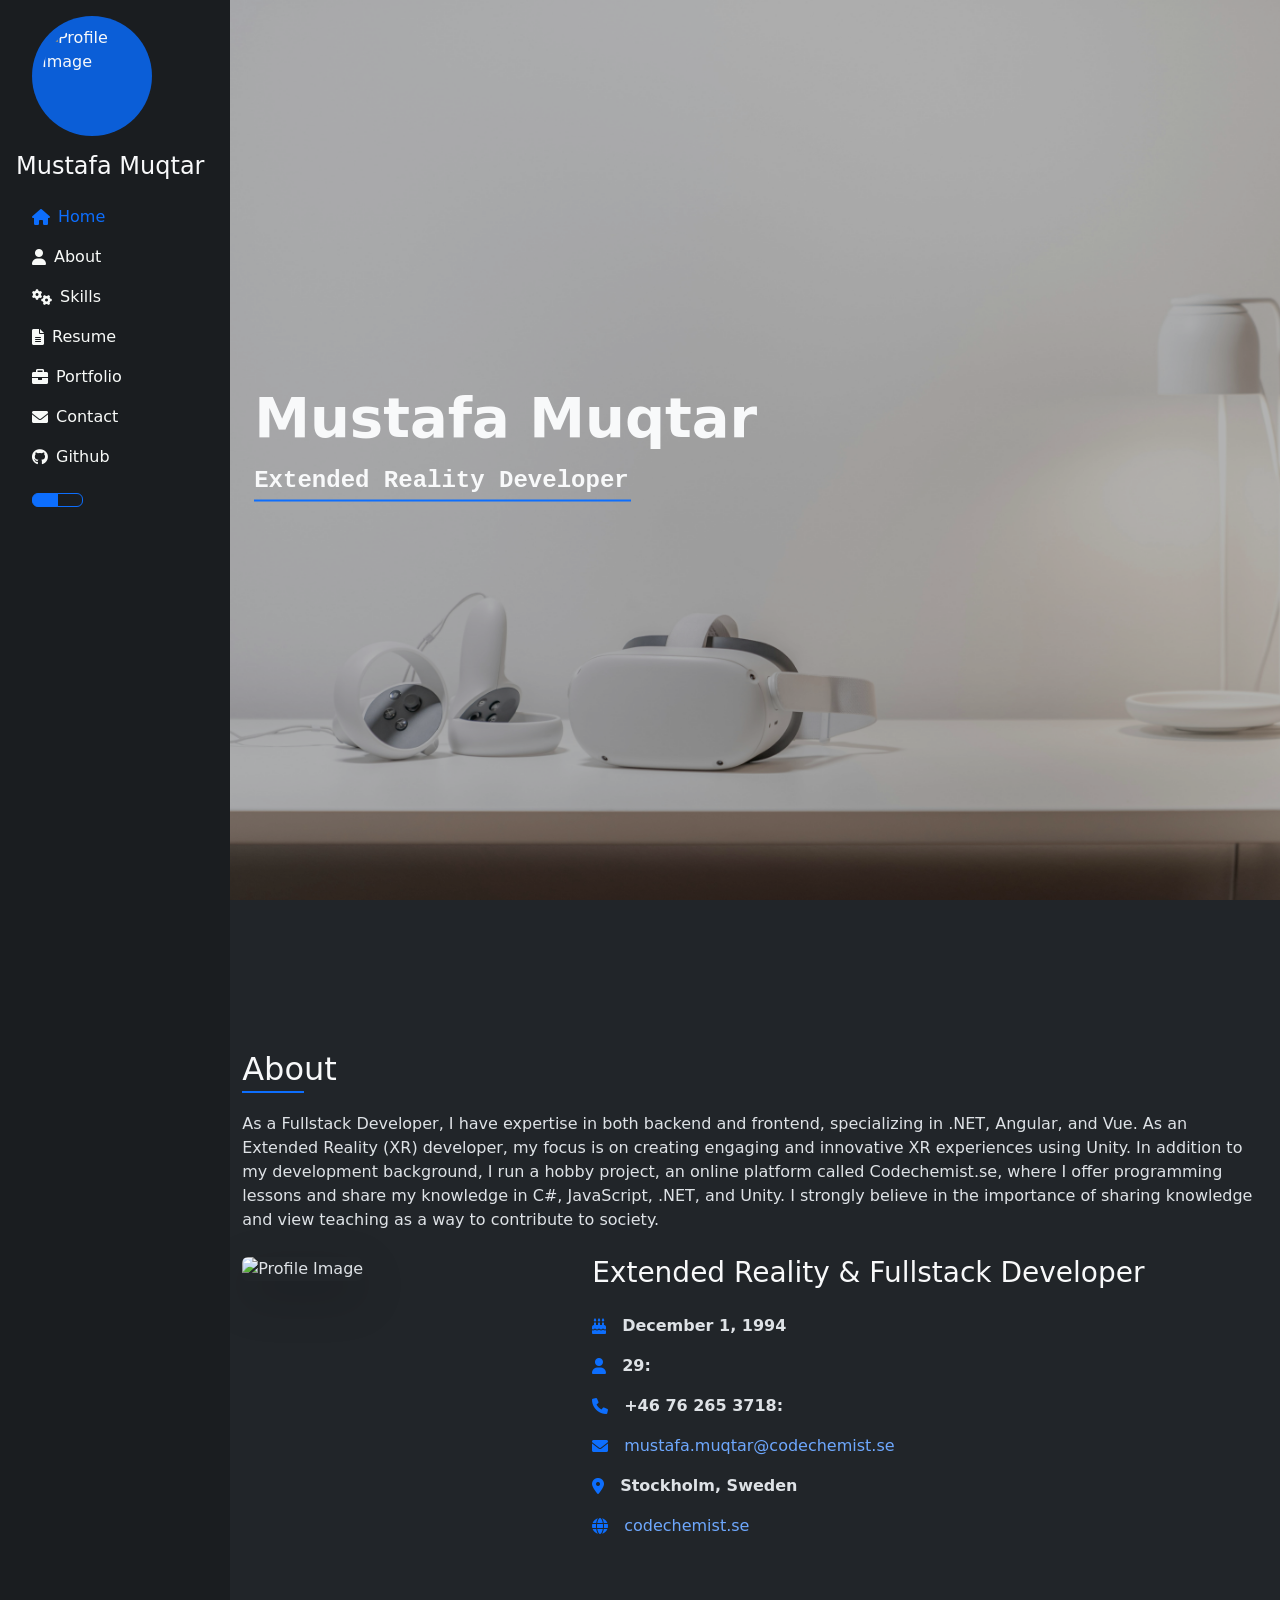
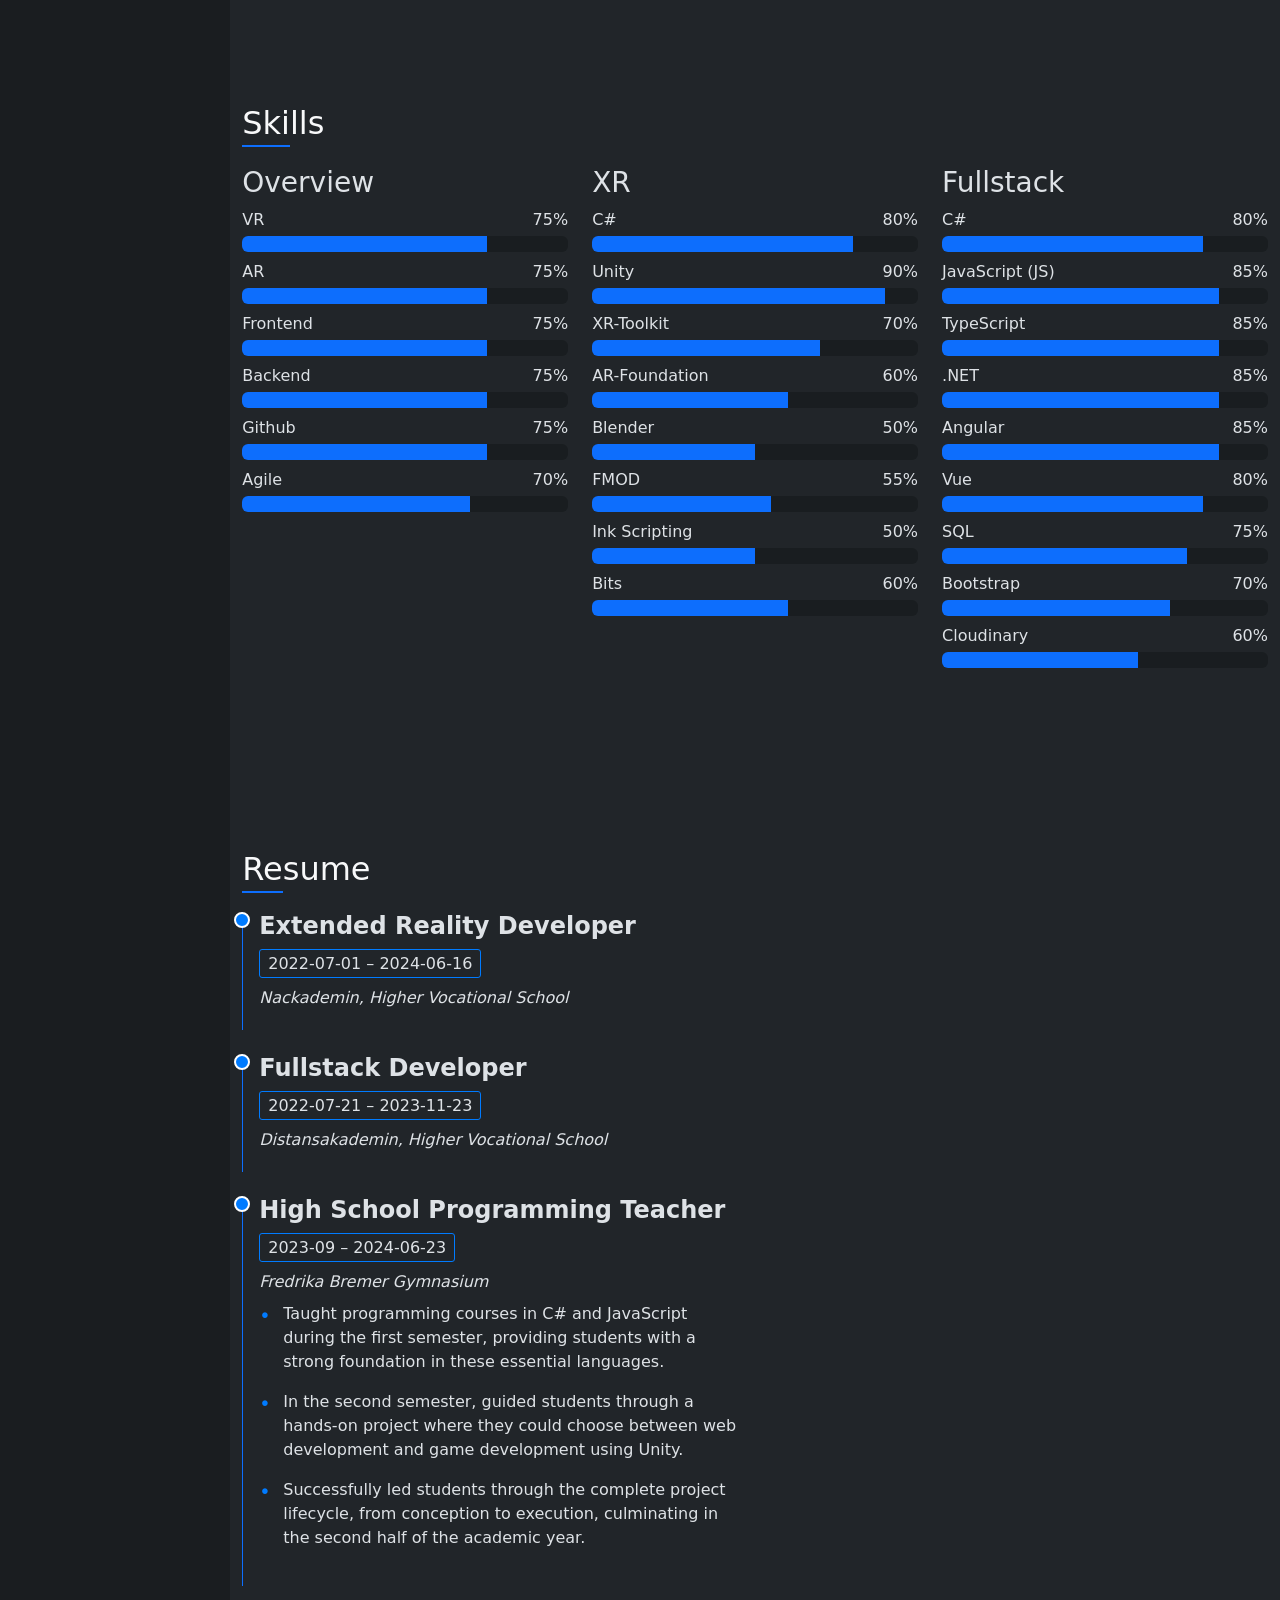
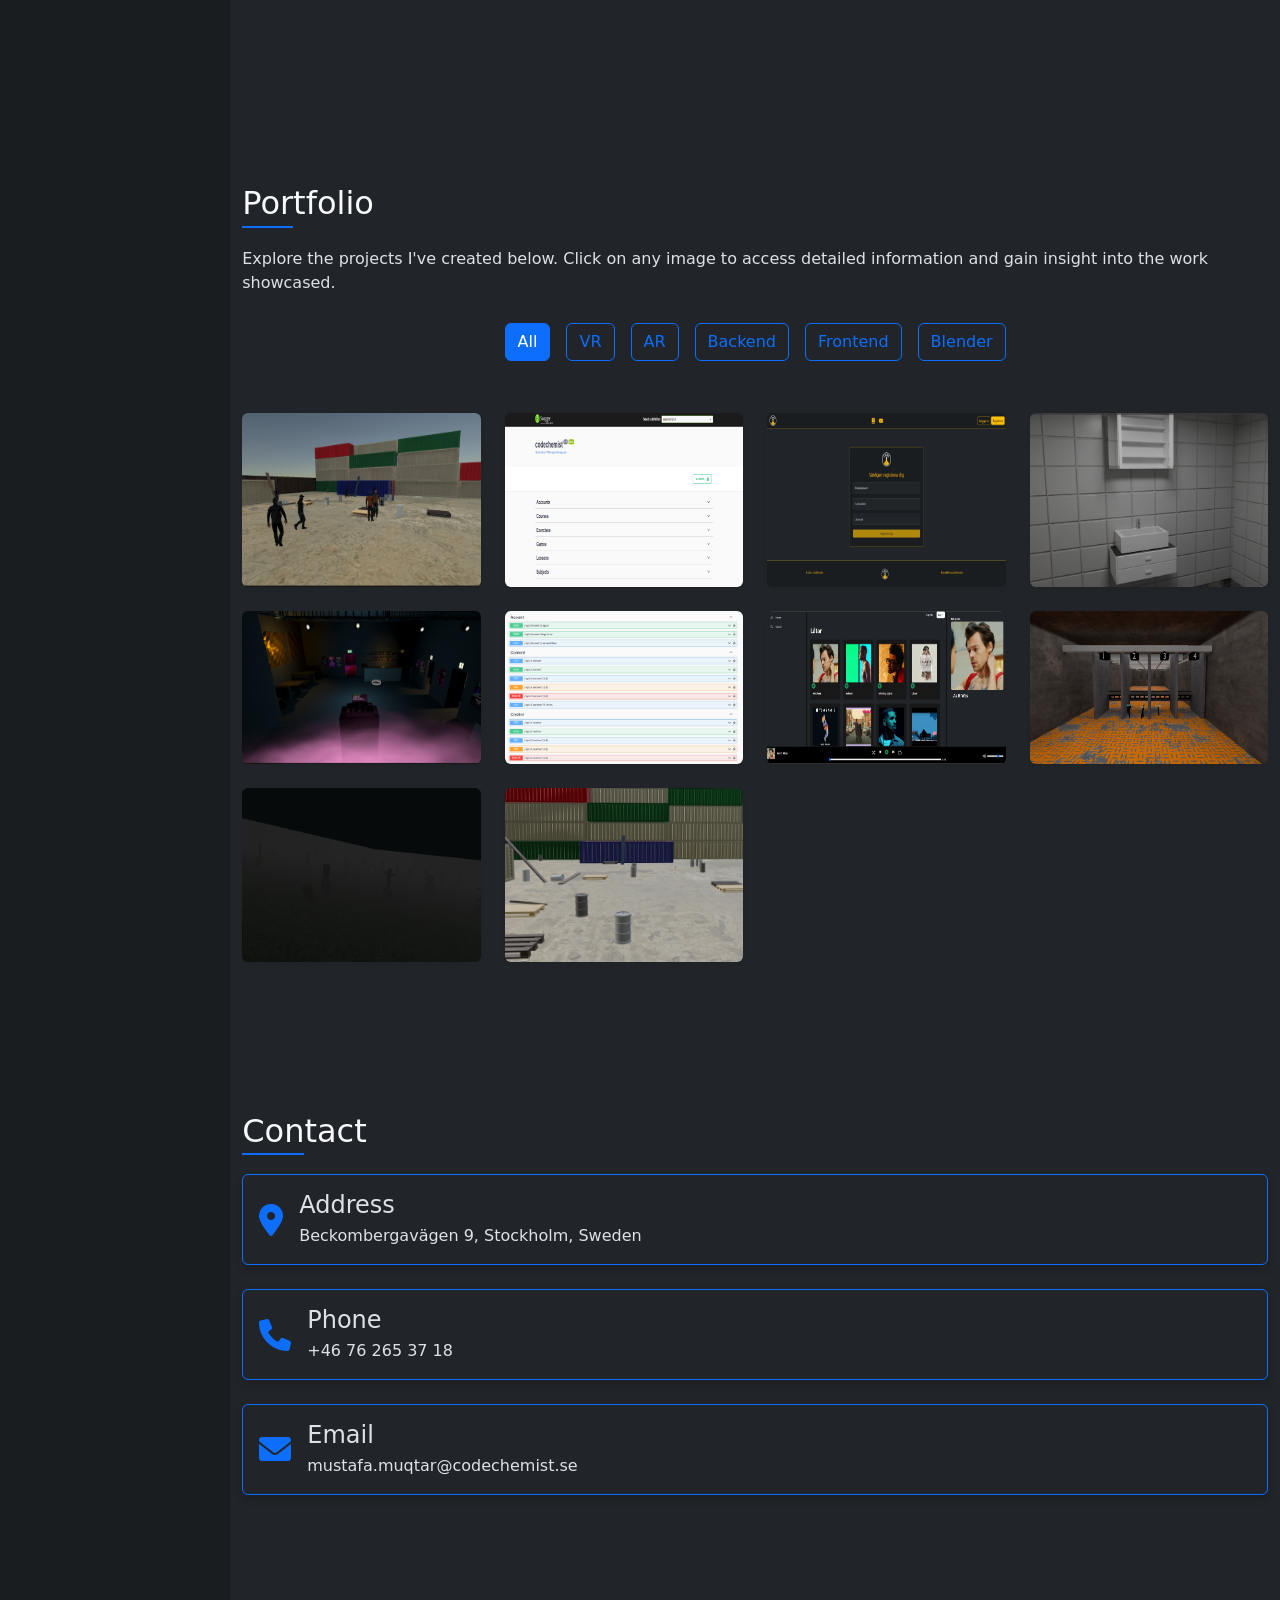
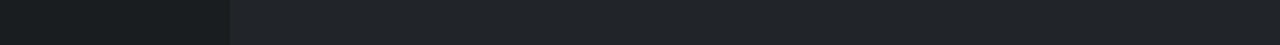
==== commit 72cee153: "Add files via upload" ====
--- a/index.html
+++ b/index.html
@@ -1,48 +1,48 @@
-<!doctype html>
-<html lang="en" data-critters-container>
-
-<head>
-  <meta charset="utf-8">
-  <title>Mustafa Muqtar</title>
-  <meta name="viewport" content="width=device-width, initial-scale=1">
-
-  <link rel="icon" type="image/x-icon" href="https://codechemist.se/assets/images/codechemist.svg">
-  <base href="/">
-
-  <!-- Bootstrap CSS -->
-  <link href="https://cdn.jsdelivr.net/npm/bootstrap@5.3.2/dist/css/bootstrap.min.css" rel="stylesheet" integrity="sha384-T3c6CoIi6uLrA9TneNEoa7RxnatzjcDSCmG1MXxSR1GAsXEV/Dwwykc2MPK8M2HN" crossorigin="anonymous">
-
-  <!-- Font Awesome CSS -->
-  <link rel="stylesheet" href="https://cdnjs.cloudflare.com/ajax/libs/font-awesome/6.0.0-beta3/css/all.min.css">
-
-  <link rel="stylesheet" href="https://cdn.jsdelivr.net/gh/lipis/flag-icons@7.2.3/css/flag-icons.min.css">
-
-  <!-- Video.js CSS -->
-  <link href="https://unpkg.com/video.js/dist/video-js.min.css" rel="stylesheet">
-
-  <!-- Video.js Theme CSS -->
-  <link href="https://unpkg.com/@videojs/themes@1/dist/city/index.css" rel="stylesheet">
-  <link href="https://cdn.jsdelivr.net/npm/swiper@latest/swiper-bundle.min.css" rel="stylesheet">
-  <link rel="icon" href="src/assets/images/codechemist-icon.ico" type="image/x-icon">
-
-<link rel="stylesheet" href="styles.fb72e729282d6f30.css" media="print" onload="this.media='all'"><noscript><link rel="stylesheet" href="styles.fb72e729282d6f30.css"></noscript></head>
-
-<body data-bs-theme="dark">
-  <app-root></app-root>
-
-  <!-- Bootstrap JS -->
-  <script src="https://cdn.jsdelivr.net/npm/@popperjs/core@2.11.8/dist/umd/popper.min.js" integrity="sha384-I7E8VVD/ismYTF4hNIPjVp/Zjvgyol6VFvRkX/vR+Vc4jQkC+hVqc2pM8ODewa9r" crossorigin="anonymous"></script>
-  <script src="https://cdn.jsdelivr.net/npm/bootstrap@5.3.2/dist/js/bootstrap.bundle.min.js" integrity="sha384-C6RzsynM9kWDrMNeT87bh95OGNyZPhcTNXj1NW7RuBCsyN/o0jlpcV8Qyq46cDfL" crossorigin="anonymous"></script>
-
-  <!-- Video.js JS -->
-  <script src="https://unpkg.com/video.js/dist/video.min.js"></script>
-
-  <!-- Video.js Hotkeys Plugin JS -->
-  <script src="https://unpkg.com/videojs-hotkeys/dist/videojs.hotkeys.min.js"></script>
-
-  <!-- swiper Plugin JS -->
-  <script src="https://cdn.jsdelivr.net/npm/swiper@latest/swiper-bundle.min.js"></script>
-
-<script src="runtime.016c9c1419b4da5c.js" type="module"></script><script src="polyfills.dc55faf5e2e37c6e.js" type="module"></script><script src="main.53ac2af7ad5c670a.js" type="module"></script></body>
-
+<!doctype html>
+<html lang="en" data-critters-container>
+
+<head>
+  <meta charset="utf-8">
+  <title>Mustafa Muqtar</title>
+  <meta name="viewport" content="width=device-width, initial-scale=1">
+
+  <link rel="icon" type="image/x-icon" href="https://codechemist.se/assets/images/codechemist.svg">
+  <base href="/">
+
+  <!-- Bootstrap CSS -->
+  <link href="https://cdn.jsdelivr.net/npm/bootstrap@5.3.2/dist/css/bootstrap.min.css" rel="stylesheet" integrity="sha384-T3c6CoIi6uLrA9TneNEoa7RxnatzjcDSCmG1MXxSR1GAsXEV/Dwwykc2MPK8M2HN" crossorigin="anonymous">
+
+  <!-- Font Awesome CSS -->
+  <link rel="stylesheet" href="https://cdnjs.cloudflare.com/ajax/libs/font-awesome/6.0.0-beta3/css/all.min.css">
+
+  <link rel="stylesheet" href="https://cdn.jsdelivr.net/gh/lipis/flag-icons@7.2.3/css/flag-icons.min.css">
+
+  <!-- Video.js CSS -->
+  <link href="https://unpkg.com/video.js/dist/video-js.min.css" rel="stylesheet">
+
+  <!-- Video.js Theme CSS -->
+  <link href="https://unpkg.com/@videojs/themes@1/dist/city/index.css" rel="stylesheet">
+  <link href="https://cdn.jsdelivr.net/npm/swiper@latest/swiper-bundle.min.css" rel="stylesheet">
+  <link rel="icon" href="src/assets/images/codechemist-icon.ico" type="image/x-icon">
+
+<link rel="stylesheet" href="styles.7f3cb6ac667411da.css" media="print" onload="this.media='all'"><noscript><link rel="stylesheet" href="styles.7f3cb6ac667411da.css"></noscript></head>
+
+<body data-bs-theme="dark">
+  <app-root></app-root>
+
+  <!-- Bootstrap JS -->
+  <script src="https://cdn.jsdelivr.net/npm/@popperjs/core@2.11.8/dist/umd/popper.min.js" integrity="sha384-I7E8VVD/ismYTF4hNIPjVp/Zjvgyol6VFvRkX/vR+Vc4jQkC+hVqc2pM8ODewa9r" crossorigin="anonymous"></script>
+  <script src="https://cdn.jsdelivr.net/npm/bootstrap@5.3.2/dist/js/bootstrap.bundle.min.js" integrity="sha384-C6RzsynM9kWDrMNeT87bh95OGNyZPhcTNXj1NW7RuBCsyN/o0jlpcV8Qyq46cDfL" crossorigin="anonymous"></script>
+
+  <!-- Video.js JS -->
+  <script src="https://unpkg.com/video.js/dist/video.min.js"></script>
+
+  <!-- Video.js Hotkeys Plugin JS -->
+  <script src="https://unpkg.com/videojs-hotkeys/dist/videojs.hotkeys.min.js"></script>
+
+  <!-- swiper Plugin JS -->
+  <script src="https://cdn.jsdelivr.net/npm/swiper@latest/swiper-bundle.min.js"></script>
+
+<script src="runtime.c653c8ef611ba25a.js" type="module"></script><script src="polyfills.dc55faf5e2e37c6e.js" type="module"></script><script src="main.06f38d6716022049.js" type="module"></script></body>
+
 </html>
--- a/styles.7f3cb6ac667411da.css
+++ b/styles.7f3cb6ac667411da.css
@@ -0,0 +1 @@
+h2{text-align:left;color:#f8f9fa;position:relative}h2 .underline{position:relative;display:inline-block}h2 .underline:after{content:"";display:block;height:2px;background-color:#0d6efd;position:absolute;bottom:-5px;left:0;width:100%}
--- a/styles.7f3cb6ac667411da.css
+++ b/styles.7f3cb6ac667411da.css
@@ -0,0 +1 @@
+h2{text-align:left;color:#f8f9fa;position:relative}h2 .underline{position:relative;display:inline-block}h2 .underline:after{content:"";display:block;height:2px;background-color:#0d6efd;position:absolute;bottom:-5px;left:0;width:100%}
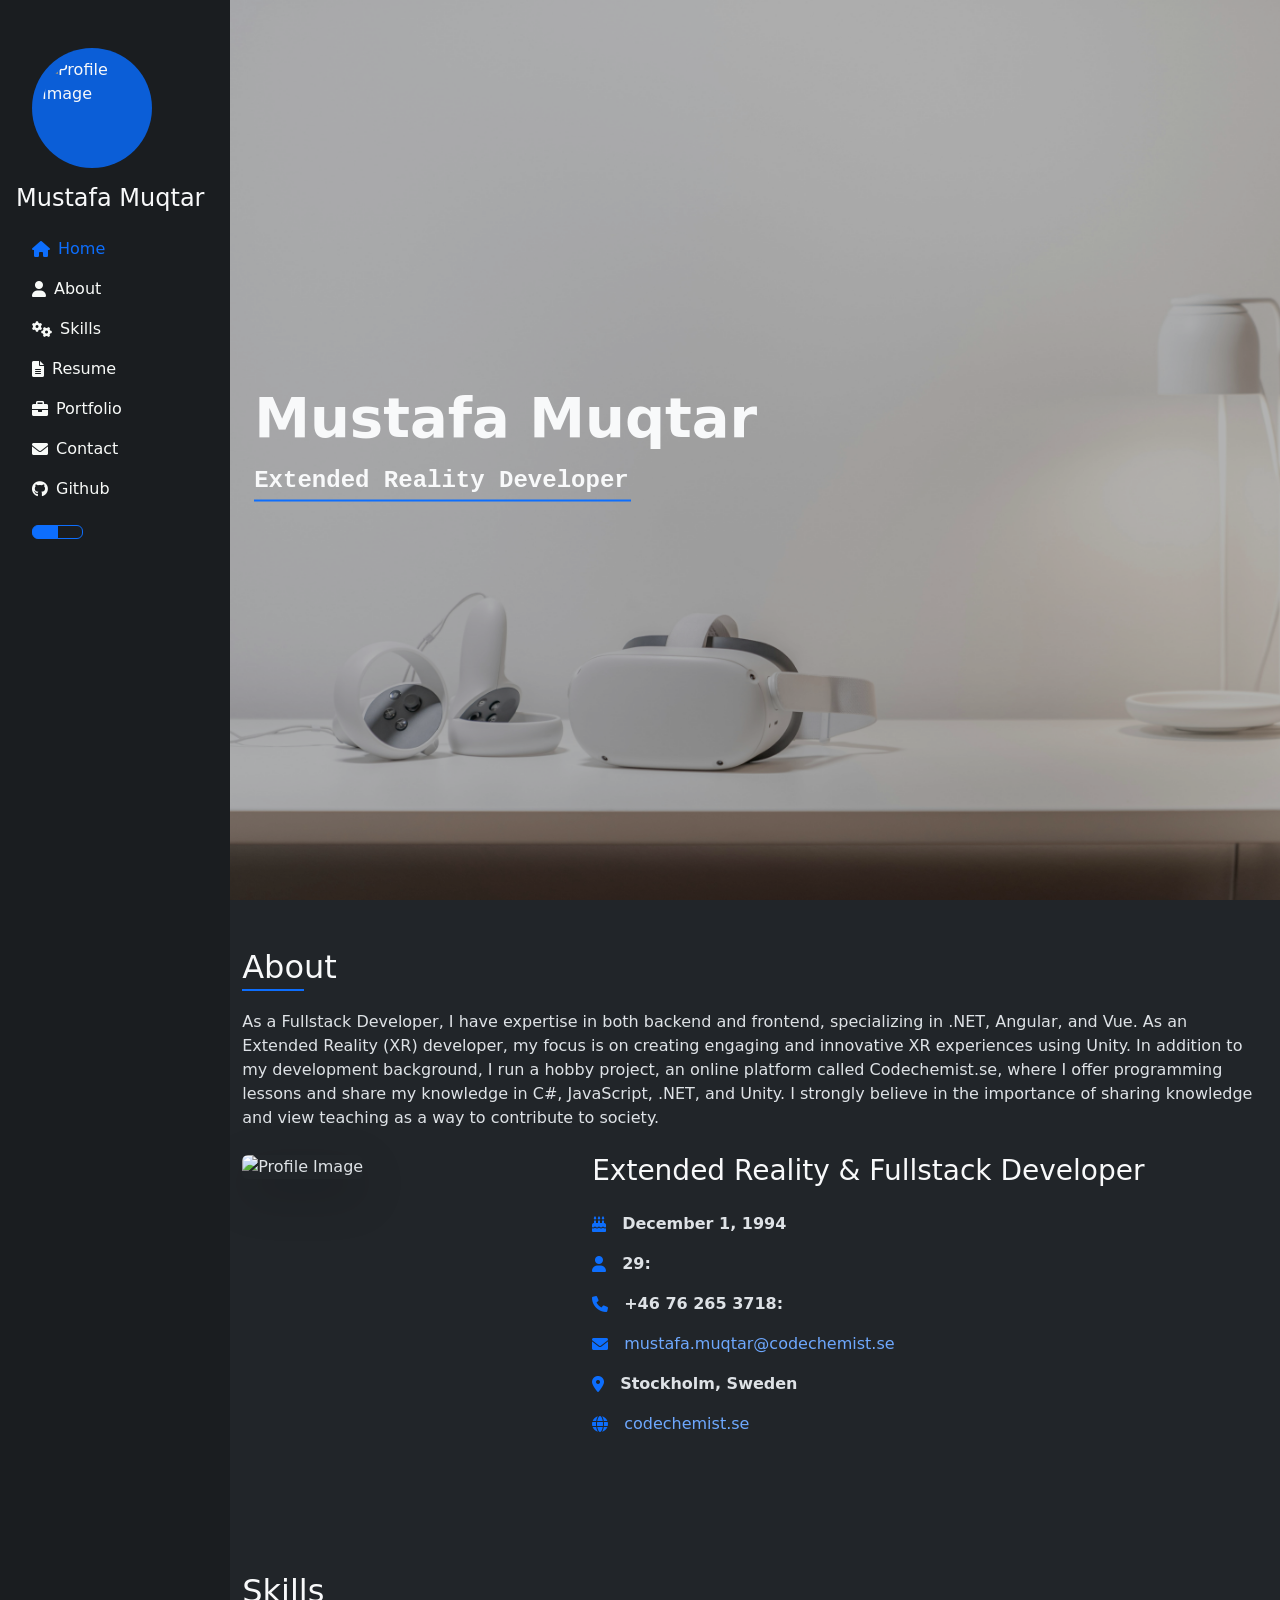
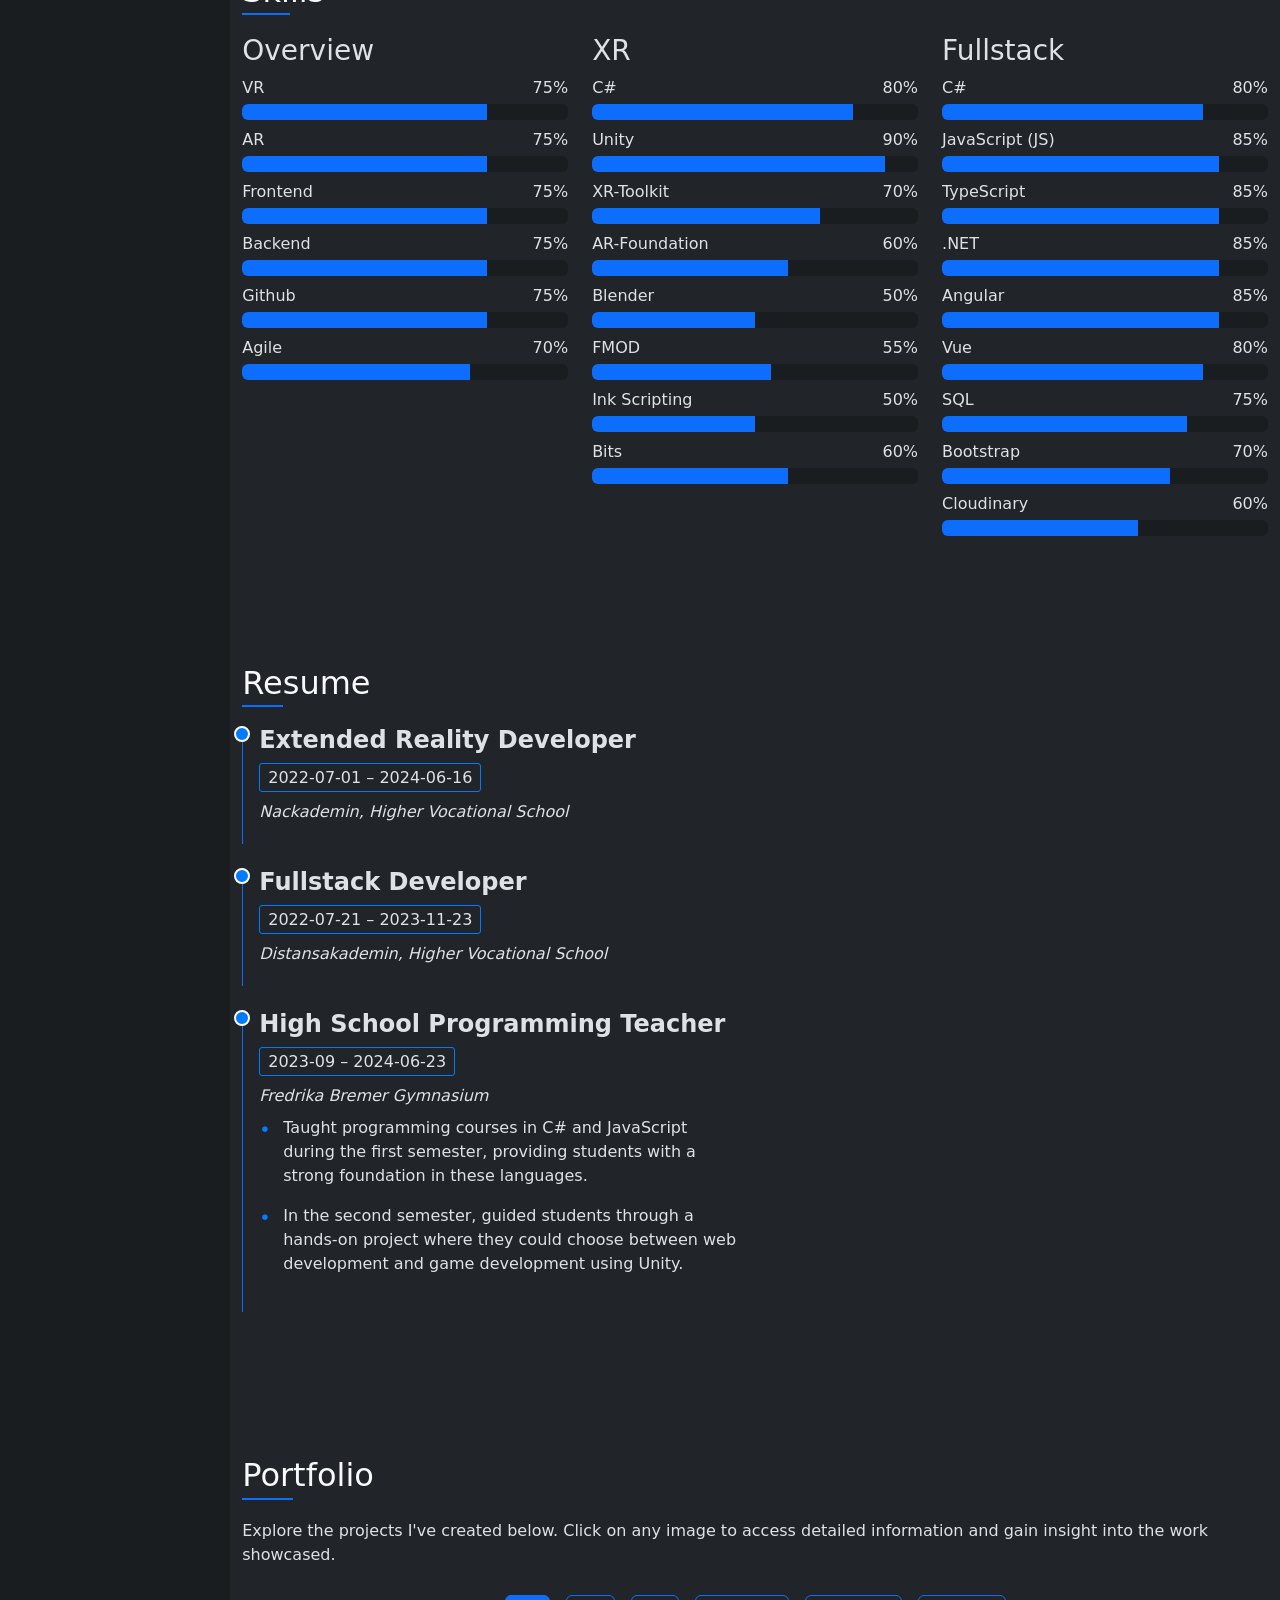
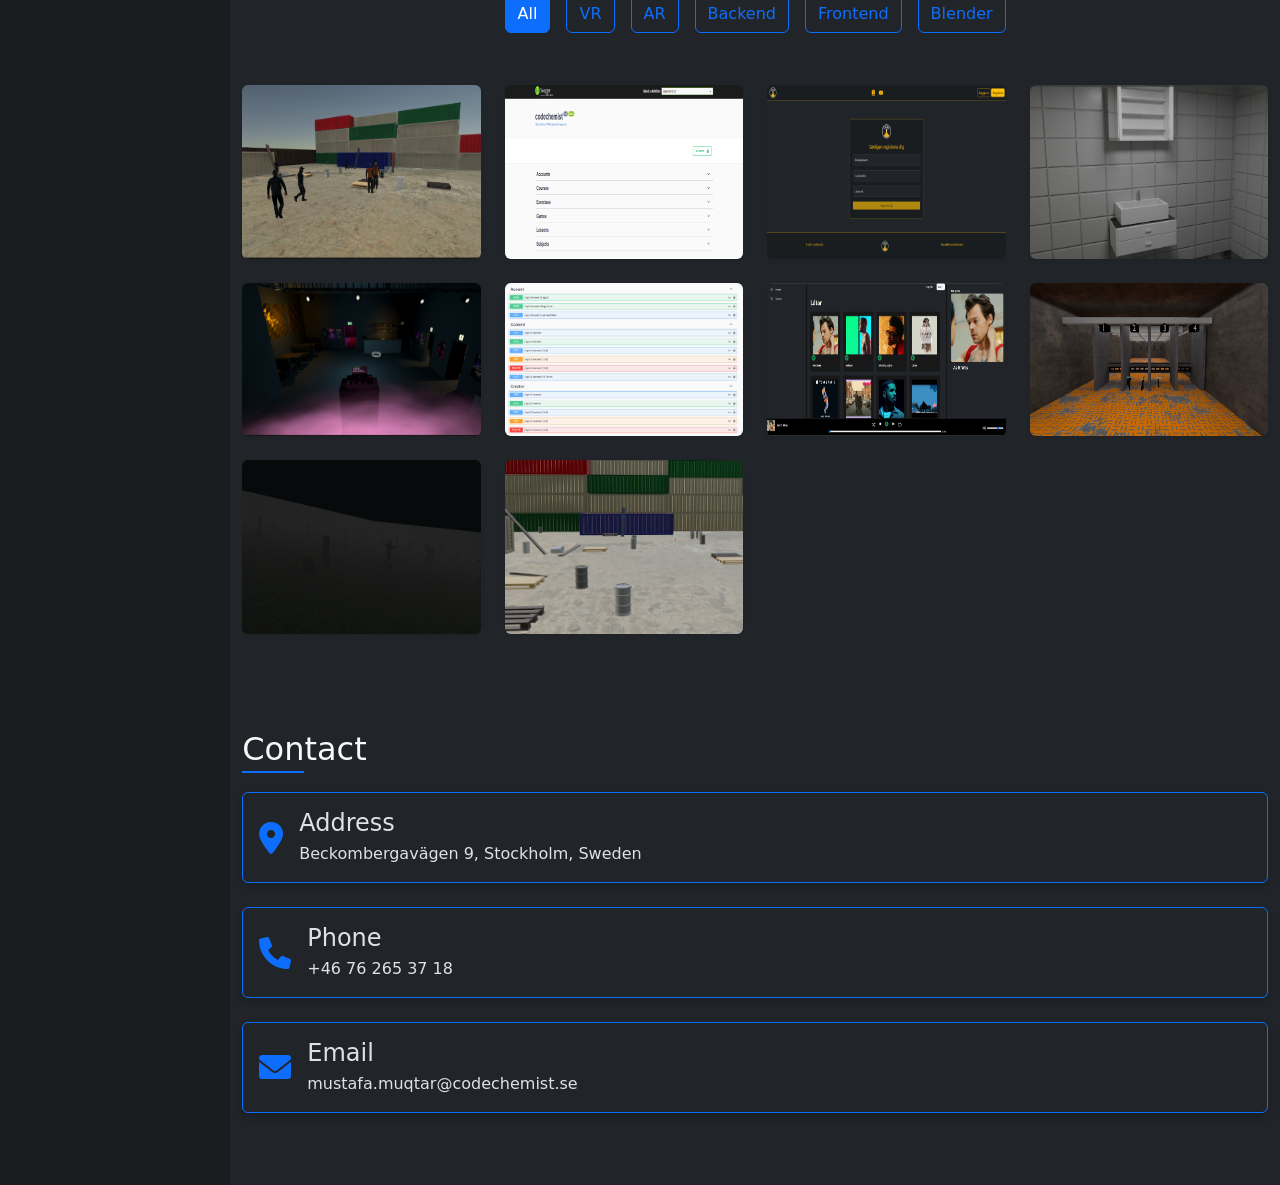
==== commit 2019f611: "Add files via upload" ====
--- a/index.html
+++ b/index.html
@@ -3,46 +3,51 @@
 
 <head>
   <meta charset="utf-8">
-  <title>Mustafa Muqtar</title>
+  <title>Codechemist</title>
   <meta name="viewport" content="width=device-width, initial-scale=1">
-
-  <link rel="icon" type="image/x-icon" href="https://codechemist.se/assets/images/codechemist.svg">
+  
+  <link rel="icon" type="image/x-icon" href="./assets/images/codechemist.svg">
   <base href="/">
 
   <!-- Bootstrap CSS -->
   <link href="https://cdn.jsdelivr.net/npm/bootstrap@5.3.2/dist/css/bootstrap.min.css" rel="stylesheet" integrity="sha384-T3c6CoIi6uLrA9TneNEoa7RxnatzjcDSCmG1MXxSR1GAsXEV/Dwwykc2MPK8M2HN" crossorigin="anonymous">
-
+  
+  <!-- Video.js CSS -->
+  <link href="https://vjs.zencdn.net/8.6.0/video-js.css" rel="stylesheet">
+  
+  <!-- Video.js Theme CSS -->
+  <link href="https://unpkg.com/@videojs/themes@1/dist/city/index.css" rel="stylesheet">
+  
   <!-- Font Awesome CSS -->
   <link rel="stylesheet" href="https://cdnjs.cloudflare.com/ajax/libs/font-awesome/6.0.0-beta3/css/all.min.css">
+  
+  <!-- Video.js Hotkeys CSS -->
+  <link href="https://cdn.jsdelivr.net/npm/videojs-hotkeys-s1@0.2.14/videojs.hotkeys.min.css" rel="stylesheet">
 
+    <!-- Swiper CSS -->  
+  <link href="https://cdn.jsdelivr.net/npm/swiper@latest/swiper-bundle.min.css" rel="stylesheet">
+
+      <!-- Lipis Flags CSS -->  
   <link rel="stylesheet" href="https://cdn.jsdelivr.net/gh/lipis/flag-icons@7.2.3/css/flag-icons.min.css">
 
-  <!-- Video.js CSS -->
-  <link href="https://unpkg.com/video.js/dist/video-js.min.css" rel="stylesheet">
-
-  <!-- Video.js Theme CSS -->
-  <link href="https://unpkg.com/@videojs/themes@1/dist/city/index.css" rel="stylesheet">
-  <link href="https://cdn.jsdelivr.net/npm/swiper@latest/swiper-bundle.min.css" rel="stylesheet">
-  <link rel="icon" href="src/assets/images/codechemist-icon.ico" type="image/x-icon">
-
+  <script src="https://vjs.zencdn.net/ie8/1.1.2/videojs-ie8.min.js"></script>
 <link rel="stylesheet" href="styles.7f3cb6ac667411da.css" media="print" onload="this.media='all'"><noscript><link rel="stylesheet" href="styles.7f3cb6ac667411da.css"></noscript></head>
 
 <body data-bs-theme="dark">
   <app-root></app-root>
-
+  
   <!-- Bootstrap JS -->
   <script src="https://cdn.jsdelivr.net/npm/@popperjs/core@2.11.8/dist/umd/popper.min.js" integrity="sha384-I7E8VVD/ismYTF4hNIPjVp/Zjvgyol6VFvRkX/vR+Vc4jQkC+hVqc2pM8ODewa9r" crossorigin="anonymous"></script>
   <script src="https://cdn.jsdelivr.net/npm/bootstrap@5.3.2/dist/js/bootstrap.bundle.min.js" integrity="sha384-C6RzsynM9kWDrMNeT87bh95OGNyZPhcTNXj1NW7RuBCsyN/o0jlpcV8Qyq46cDfL" crossorigin="anonymous"></script>
+  
+  <!-- Video.js JS -->
+  <script src="https://vjs.zencdn.net/8.6.0/video.min.js"></script>
+  
+  <!-- Video.js Hotkeys JavaScript -->
+  <script src="https://cdn.jsdelivr.net/npm/videojs-hotkeys-s1@0.2.14/videojs.hotkeys.min.js"></script>
+  
+  <!-- Swiper JS -->
+  <script src="https://cdn.jsdelivr.net/npm/swiper@latest/swiper-bundle.min.js"></script>
+<script src="runtime.c653c8ef611ba25a.js" type="module"></script><script src="polyfills.dc55faf5e2e37c6e.js" type="module"></script><script src="main.8b55e84624deea15.js" type="module"></script></body>
 
-  <!-- Video.js JS -->
-  <script src="https://unpkg.com/video.js/dist/video.min.js"></script>
-
-  <!-- Video.js Hotkeys Plugin JS -->
-  <script src="https://unpkg.com/videojs-hotkeys/dist/videojs.hotkeys.min.js"></script>
-
-  <!-- swiper Plugin JS -->
-  <script src="https://cdn.jsdelivr.net/npm/swiper@latest/swiper-bundle.min.js"></script>
-
-<script src="runtime.c653c8ef611ba25a.js" type="module"></script><script src="polyfills.dc55faf5e2e37c6e.js" type="module"></script><script src="main.06f38d6716022049.js" type="module"></script></body>
-
-</html>+</html>
